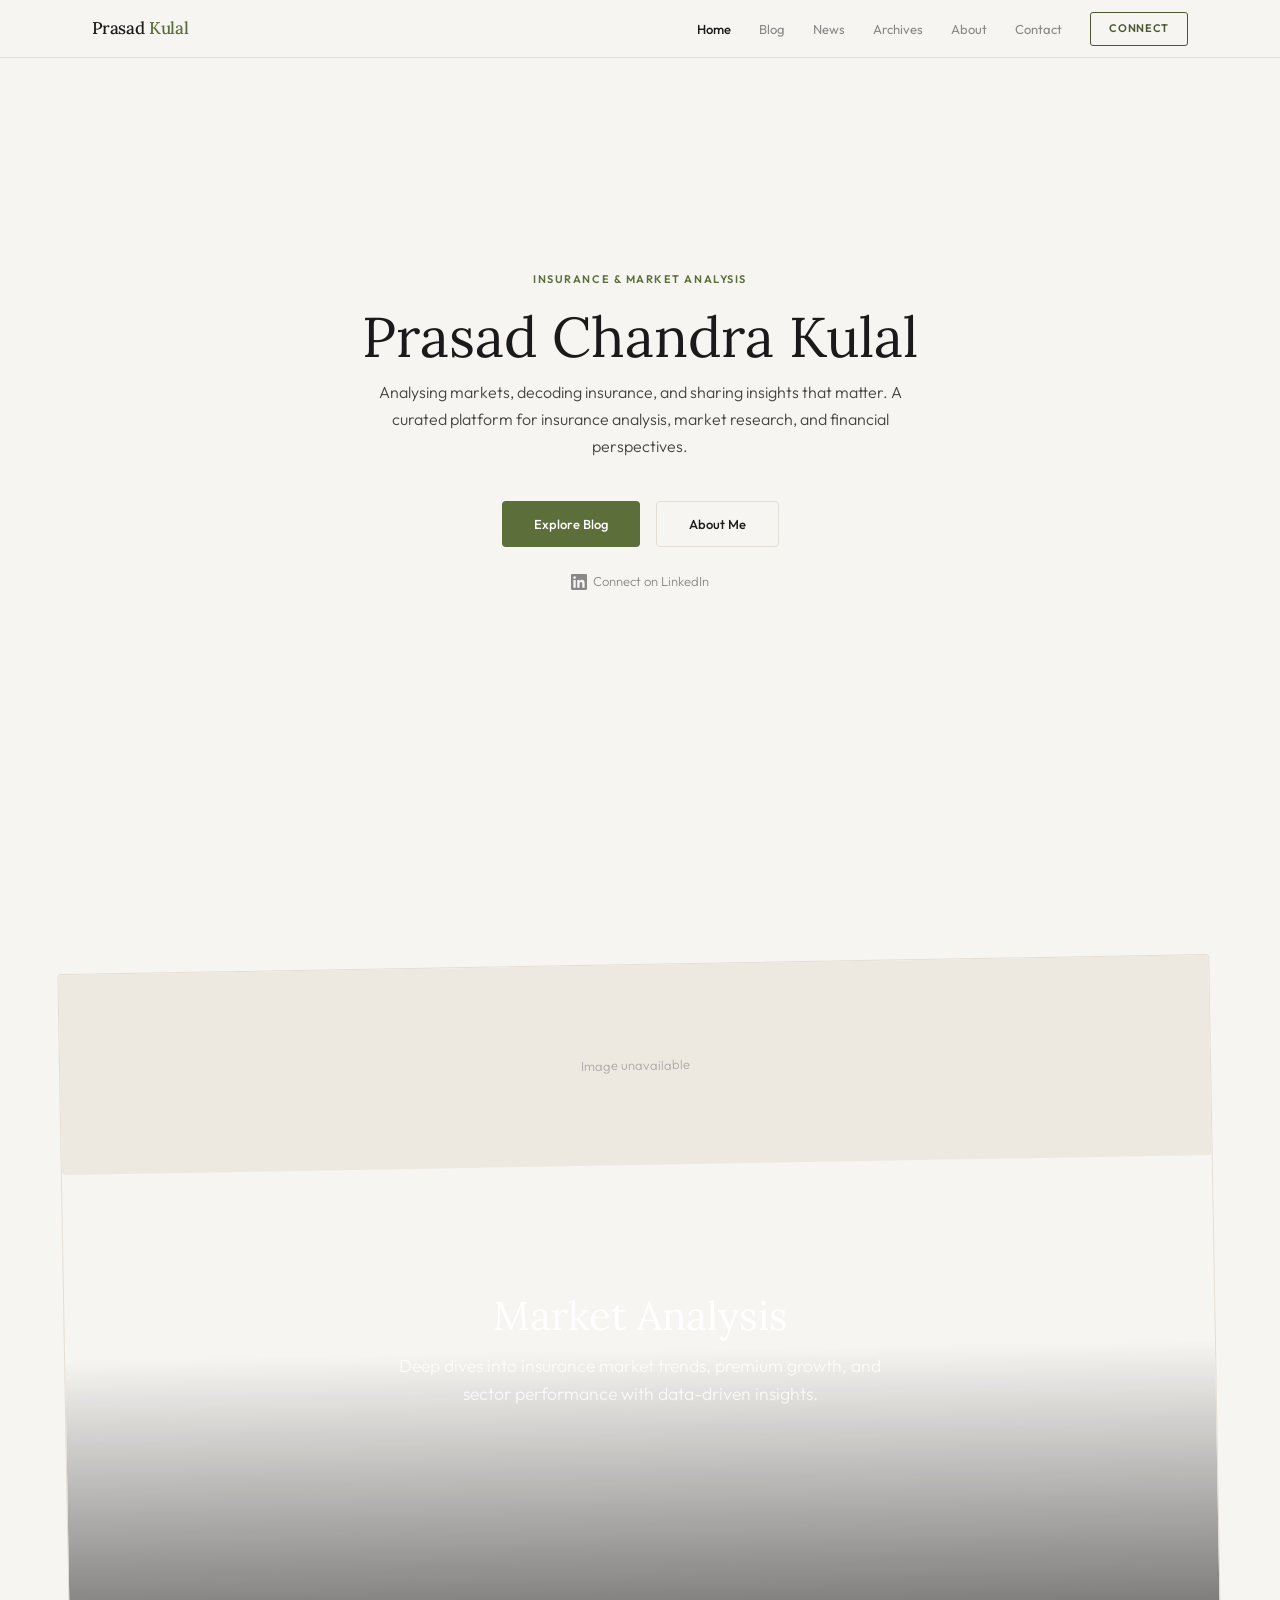
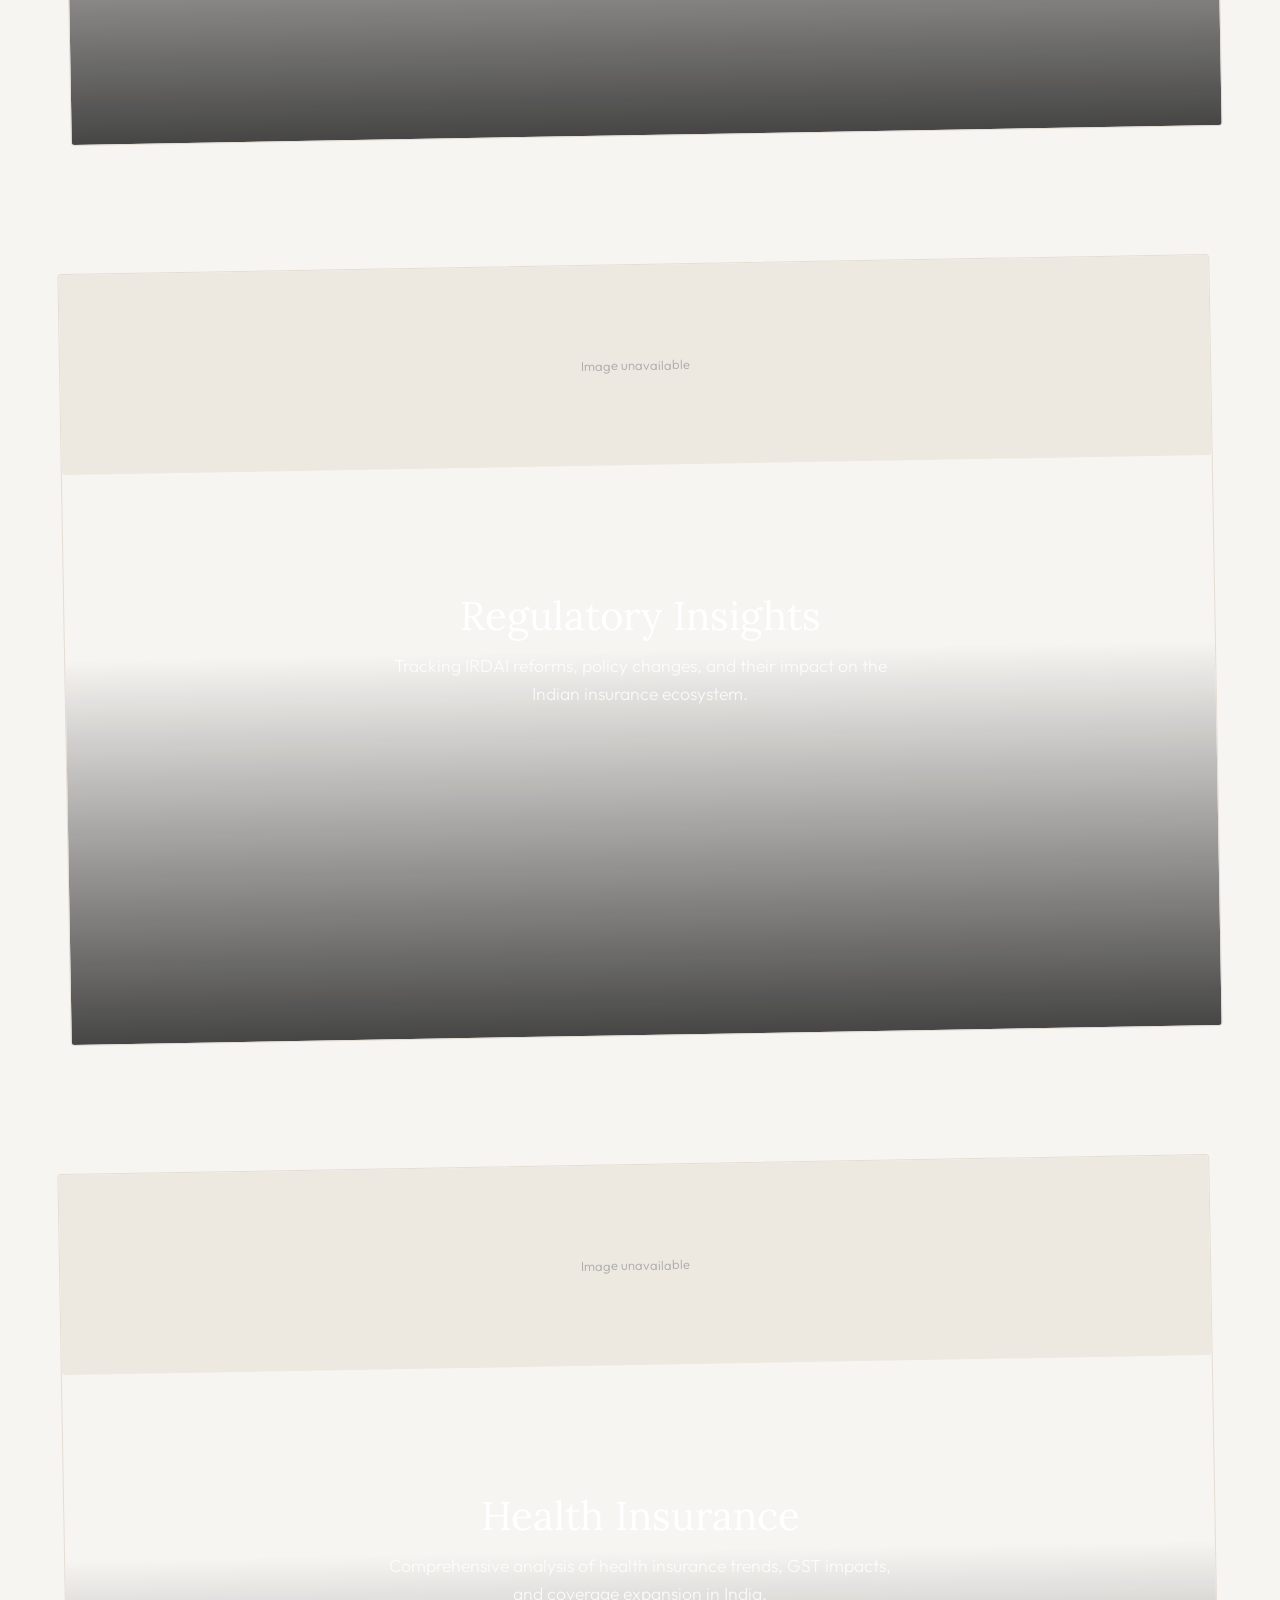
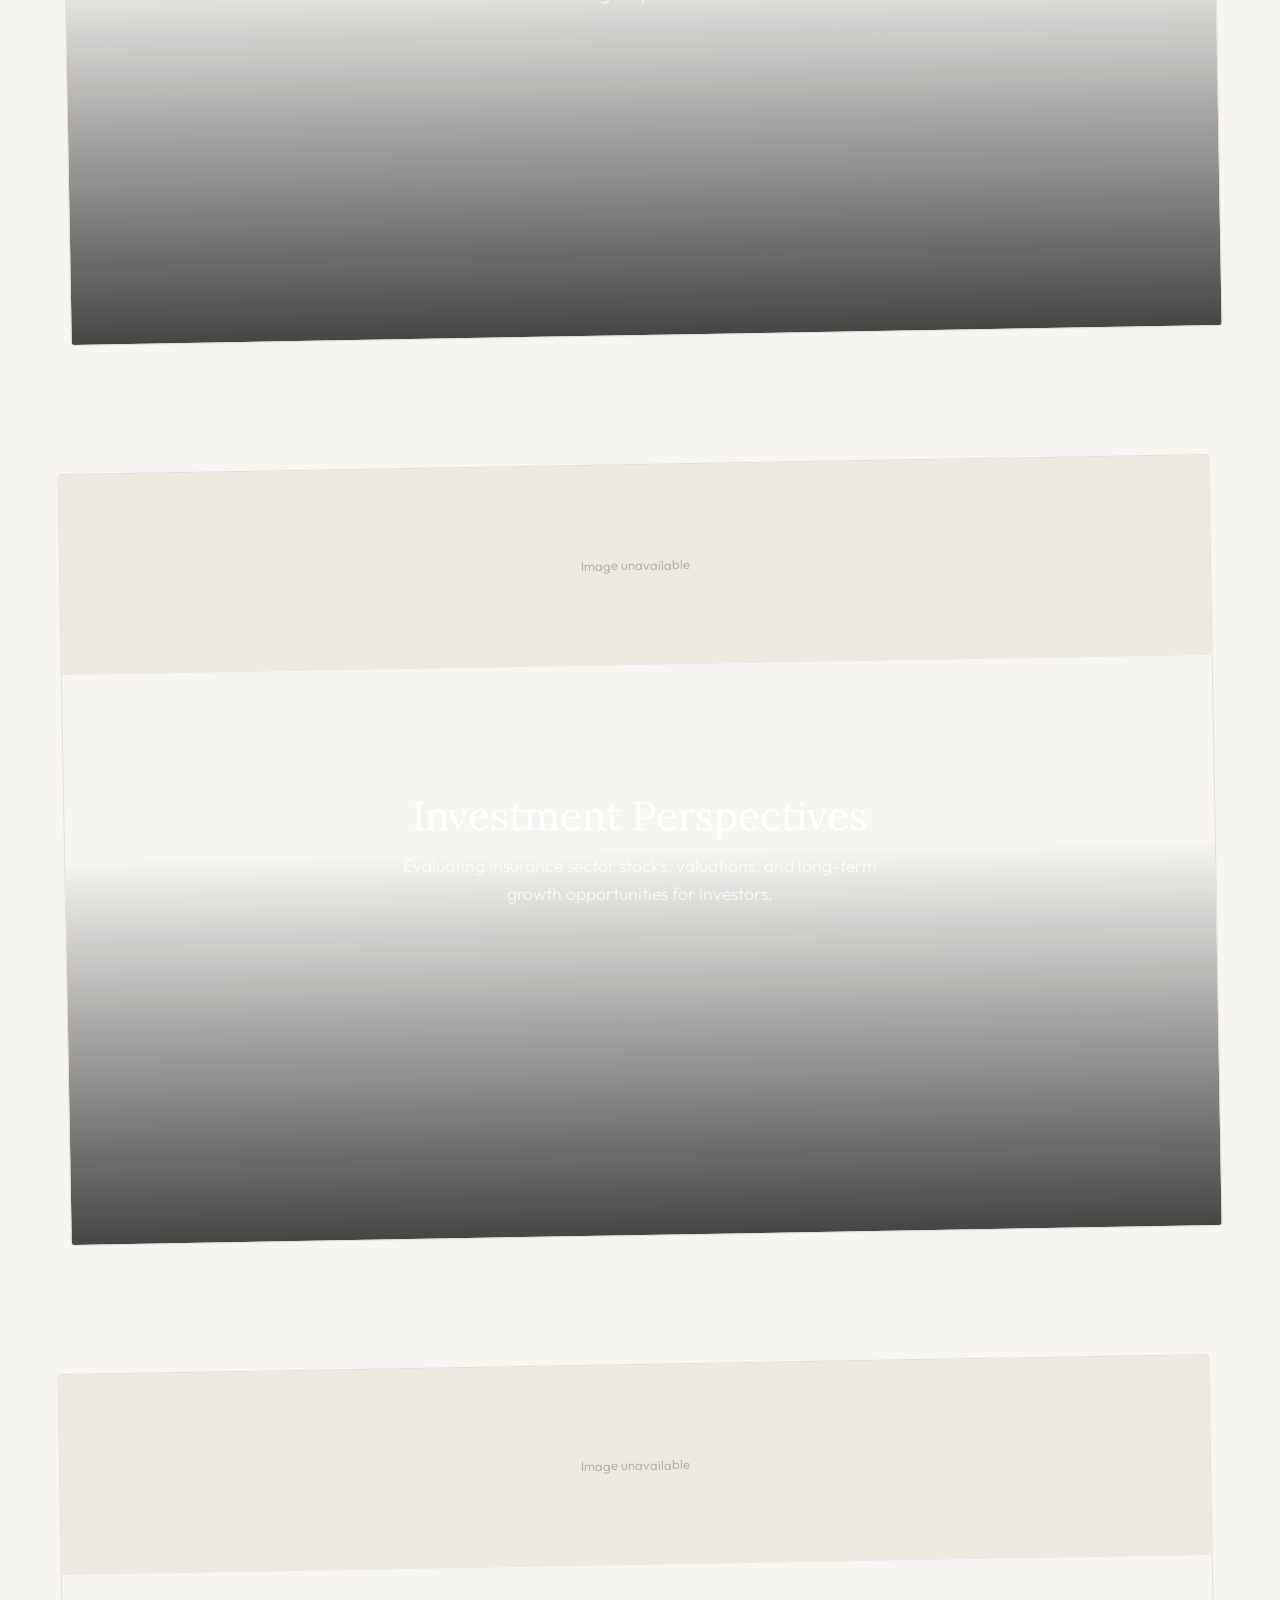
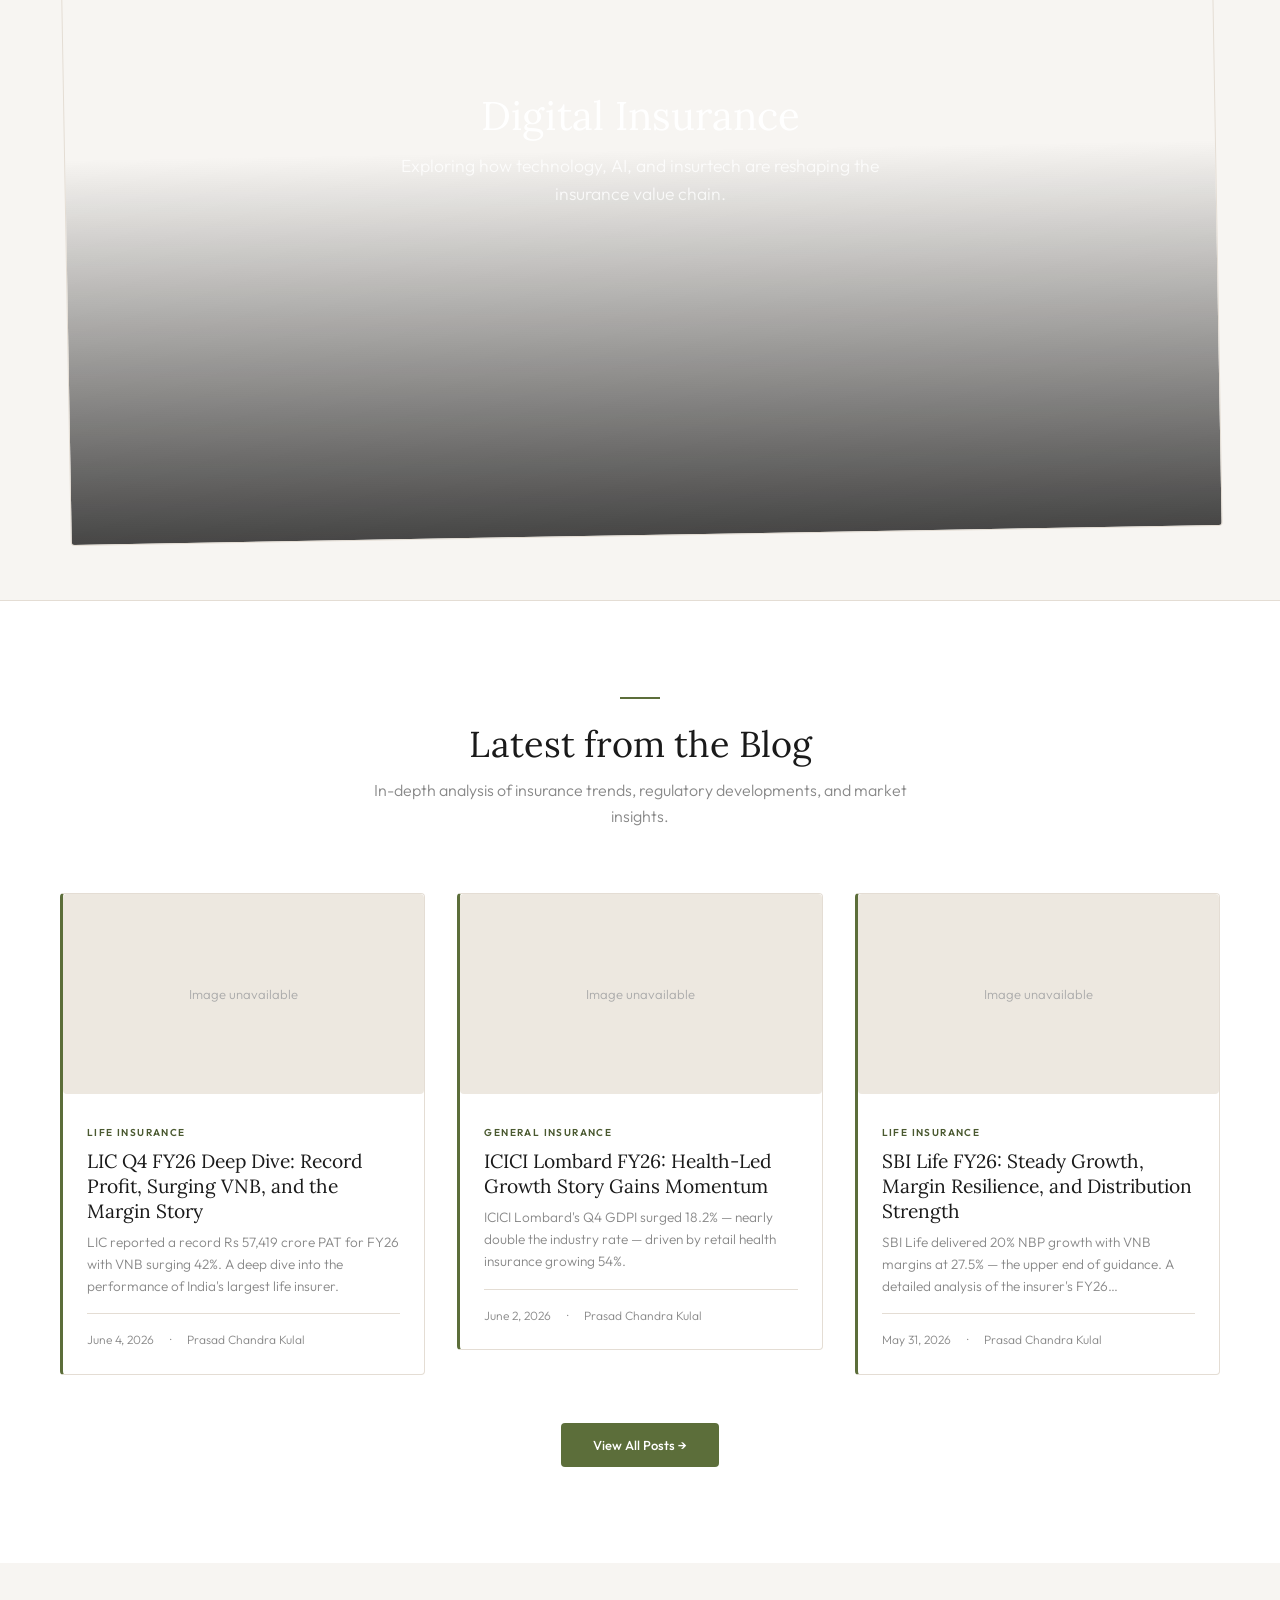
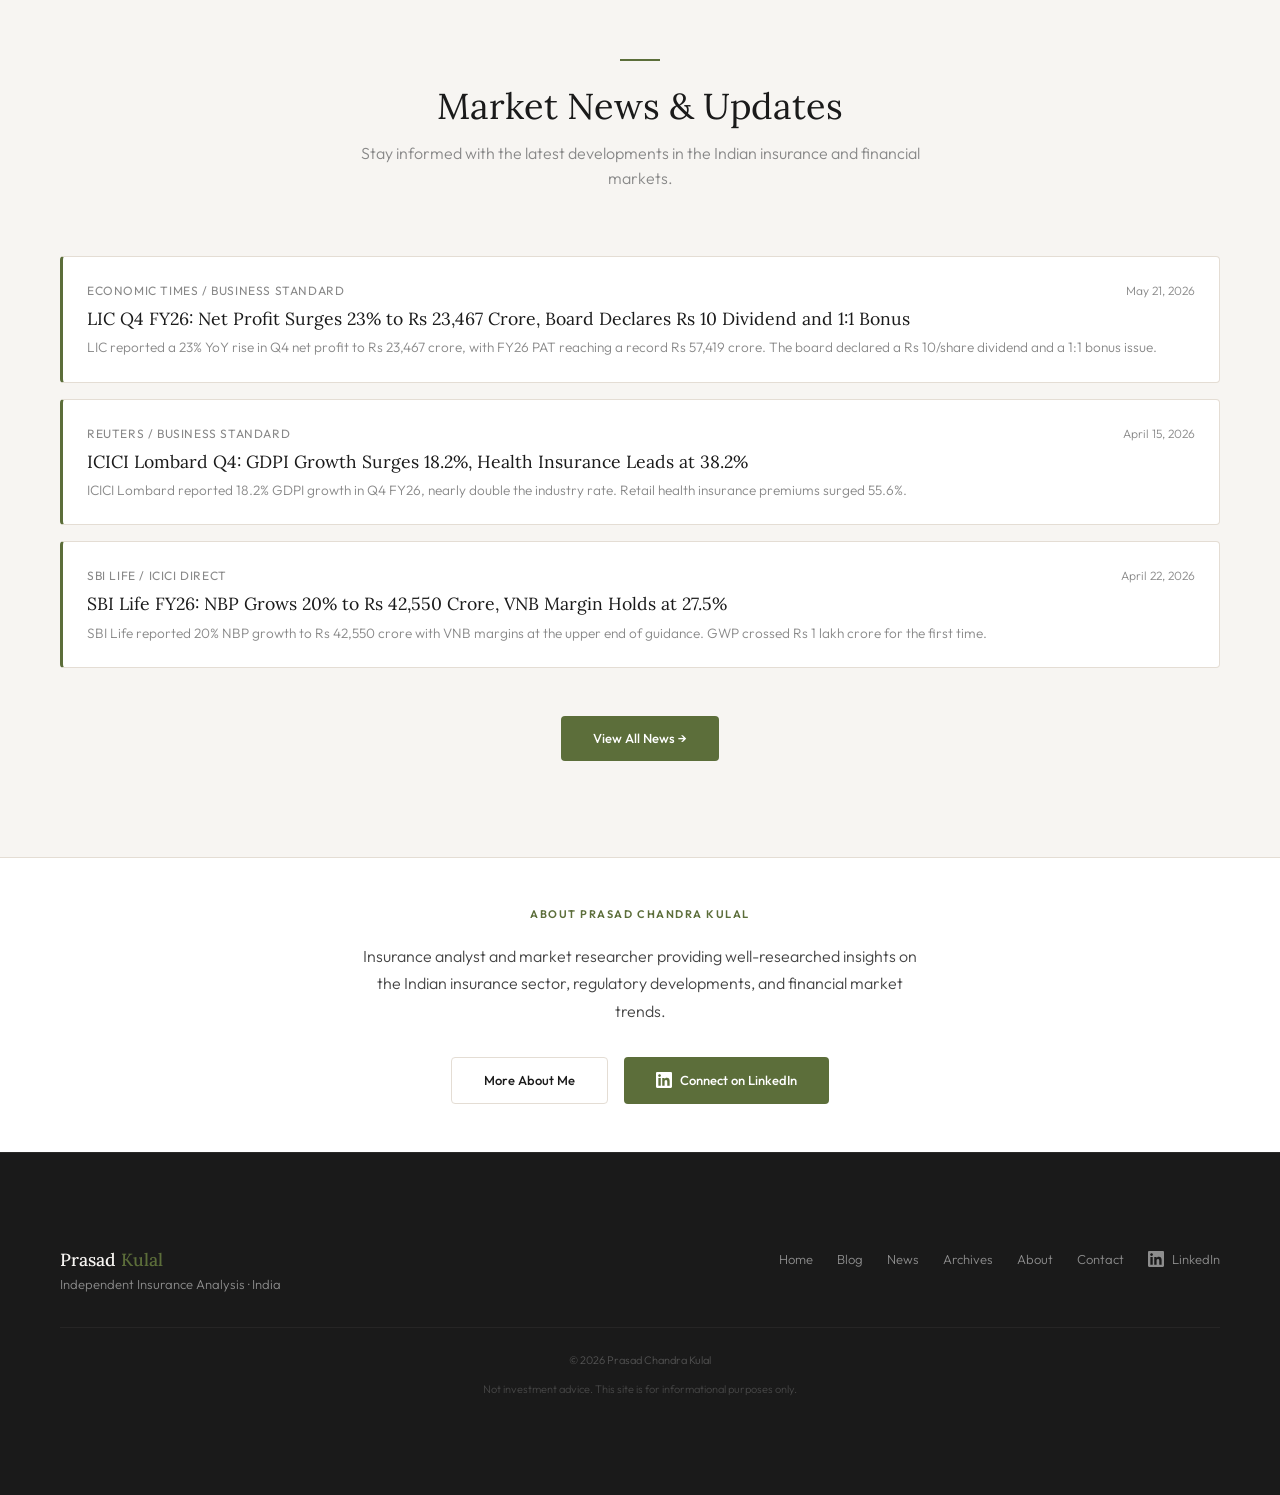
==== index.html @ c57cc8fb "restore stacking gallery animation on front page" ====
<!DOCTYPE html>
<html lang="en">
<head>
    <meta charset="UTF-8">
    <meta name="viewport" content="width=device-width, initial-scale=1.0">
    <title>Prasad Kulal — Insurance & Market Insights</title>
    <meta name="description" content="Analysing markets, decoding insurance, and sharing insights that matter. A curated platform for insurance analysis, market research, and financial perspectives.">
    <meta name="keywords" content="insurance, market analysis, Indian insurance, IRDAI, financial insights, Prasad Kulal">
    <meta name="robots" content="index, follow">
    <meta property="og:title" content="Prasad Kulal — Insurance & Market Insights">
    <meta property="og:description" content="Analysing markets, decoding insurance, and sharing insights that matter.">
    <meta property="og:type" content="website">
    <meta property="og:url" content="https://iamkprasad.github.io">
    <link rel="stylesheet" href="style.css">
    <link rel="preconnect" href="https://fonts.googleapis.com">
    <link rel="preconnect" href="https://fonts.gstatic.com" crossorigin>
    <link href="https://fonts.googleapis.com/css2?family=Lora:ital,wght@0,400;0,500;1,400&family=Outfit:wght@300;400;500;600&display=swap" rel="stylesheet">
</head>
<body>
    <nav class="navbar">
        <div class="nav-container">
            <a href="index.html" class="logo">Prasad<span class="logo-accent"> Kulal</span></a>
            <div class="desktop-nav">
                <a href="index.html" class="nav-link active">Home</a>
                <a href="blog.html" class="nav-link">Blog</a>
                <a href="news.html" class="nav-link">News</a>
                <a href="archives.html" class="nav-link">Archives</a>
                <a href="about.html" class="nav-link">About</a>
                <a href="contact.html" class="nav-link">Contact</a>
                <a href="https://www.linkedin.com/in/prasadkulal/" target="_blank" class="nav-cta">Connect</a>
            </div>
            <button class="mobile-menu-btn" aria-label="Toggle menu">
                <svg xmlns="http://www.w3.org/2000/svg" width="24" height="24" viewBox="0 0 24 24" fill="none" stroke="currentColor" stroke-width="2" stroke-linecap="round" stroke-linejoin="round" class="menu-icon"><line x1="4" x2="20" y1="12" y2="12"/><line x1="4" x2="20" y1="6" y2="6"/><line x1="4" x2="20" y1="18" y2="18"/></svg>
                <svg xmlns="http://www.w3.org/2000/svg" width="24" height="24" viewBox="0 0 24 24" fill="none" stroke="currentColor" stroke-width="2" stroke-linecap="round" stroke-linejoin="round" class="close-icon hidden"><path d="M18 6 6 18"/><path d="m6 6 12 12"/></svg>
            </button>
        </div>
        <div class="mobile-nav">
            <div class="mobile-nav-content">
                <a href="index.html" class="mobile-nav-link active">Home</a>
                <a href="blog.html" class="mobile-nav-link">Blog</a>
                <a href="news.html" class="mobile-nav-link">News</a>
                <a href="archives.html" class="mobile-nav-link">Archives</a>
                <a href="about.html" class="mobile-nav-link">About</a>
                <a href="contact.html" class="mobile-nav-link">Contact</a>
                <a href="https://www.linkedin.com/in/prasadkulal/" target="_blank" class="mobile-nav-link" style="color:var(--accent);">LinkedIn →</a>
            </div>
        </div>
    </nav>

    <main>
        <section class="hero">
            <div class="hero-content">
                <div class="hero-eyebrow fade-in">Insurance &amp; Market Analysis</div>
                <h1 class="hero-title fade-in-up" style="animation-delay: 0.2s">Prasad Chandra Kulal</h1>
                <p class="hero-desc fade-in" style="animation-delay: 0.4s">
                    Analysing markets, decoding insurance, and sharing insights that matter.
                    A curated platform for insurance analysis, market research, and financial perspectives.
                </p>
                <div class="hero-actions fade-in-up" style="animation-delay: 0.6s">
                    <a href="blog.html" class="btn-primary">Explore Blog</a>
                    <a href="about.html" class="btn-outline">About Me</a>
                </div>
                <a href="https://www.linkedin.com/in/prasadkulal/" target="_blank" class="hero-linkedin-cta">
                    <svg xmlns="http://www.w3.org/2000/svg" width="16" height="16" viewBox="0 0 24 24" fill="currentColor"><path d="M20.447 20.452h-3.554v-5.569c0-1.328-.027-3.037-1.852-3.037-1.853 0-2.136 1.445-2.136 2.939v5.667H9.351V9h3.414v1.561h.046c.477-.9 1.637-1.85 3.37-1.85 3.601 0 4.267 2.37 4.267 5.455v6.286zM5.337 7.433c-1.144 0-2.063-.926-2.063-2.065 0-1.138.92-2.063 2.063-2.063 1.14 0 2.064.925 2.064 2.063 0 1.139-.925 2.065-2.064 2.065zm1.782 13.019H3.555V9h3.564v11.452zM22.225 0H1.771C.792 0 0 .774 0 1.729v20.542C0 23.227.792 24 1.771 24h20.451C23.2 24 24 23.227 24 22.271V1.729C24 .774 23.2 0 22.222 0h.003z"/></svg>
                    Connect on LinkedIn
                </a>
            </div>
        </section>

        <section class="stacking-section" id="stacking-container">
        </section>

        <section class="section-white py-24 px-6">
            <div class="max-w-5xl mx-auto">
                <div class="text-center mb-16">
                    <div class="divider"></div>
                    <h2 class="section-title">Latest from the Blog</h2>
                    <p class="section-desc">In-depth analysis of insurance trends, regulatory developments, and market insights.</p>
                </div>
                <div class="grid-3" id="featured-posts">
                </div>
                <div class="text-center mt-12">
                    <a href="blog.html" class="btn-primary">View All Posts →</a>
                </div>
            </div>
        </section>

        <section style="background: var(--page-bg); padding: 6rem 1.5rem;">
            <div class="max-w-5xl mx-auto">
                <div class="text-center mb-16">
                    <div class="divider"></div>
                    <h2 class="section-title">Market News &amp; Updates</h2>
                    <p class="section-desc">Stay informed with the latest developments in the Indian insurance and financial markets.</p>
                </div>
                <div class="space-y-4" id="latest-news">
                </div>
                <div class="text-center mt-12">
                    <a href="news.html" class="btn-primary">View All News →</a>
                </div>
            </div>
        </section>

        <section class="focus-section">
            <div class="max-w-4xl mx-auto text-center">
                <div style="font-family: var(--font-body); font-size: 11px; font-weight: 600; text-transform: uppercase; letter-spacing: 0.14em; color: var(--accent); margin-bottom: 20px;">About Prasad Chandra Kulal</div>
                <p style="color: var(--text-mid); max-width: 36rem; margin: 0 auto 2rem; line-height: 1.7; font-weight: 300; font-size: 1rem;">
                    Insurance analyst and market researcher providing well-researched insights on the Indian insurance sector,
                    regulatory developments, and financial market trends.
                </p>
                <div style="display: flex; gap: 1rem; justify-content: center; flex-wrap: wrap;">
                    <a href="about.html" class="btn-outline">More About Me</a>
                    <a href="https://www.linkedin.com/in/prasadkulal/" target="_blank" class="btn-primary">
                        <svg xmlns="http://www.w3.org/2000/svg" width="16" height="16" viewBox="0 0 24 24" fill="currentColor"><path d="M20.447 20.452h-3.554v-5.569c0-1.328-.027-3.037-1.852-3.037-1.853 0-2.136 1.445-2.136 2.939v5.667H9.351V9h3.414v1.561h.046c.477-.9 1.637-1.85 3.37-1.85 3.601 0 4.267 2.37 4.267 5.455v6.286zM5.337 7.433c-1.144 0-2.063-.926-2.063-2.065 0-1.138.92-2.063 2.063-2.063 1.14 0 2.064.925 2.064 2.063 0 1.139-.925 2.065-2.064 2.065zm1.782 13.019H3.555V9h3.564v11.452zM22.225 0H1.771C.792 0 0 .774 0 1.729v20.542C0 23.227.792 24 1.771 24h20.451C23.2 24 24 23.227 24 22.271V1.729C24 .774 23.2 0 22.222 0h.003z"/></svg>
                        Connect on LinkedIn
                    </a>
                </div>
            </div>
        </section>
    </main>

    <footer class="footer py-24 px-6">
        <div class="max-w-5xl mx-auto">
            <div class="footer-content">
                <div>
                    <h3 class="footer-brand">Prasad<span style="color:var(--accent);"> Kulal</span></h3>
                    <p class="footer-desc">Independent Insurance Analysis · India</p>
                </div>
                <div class="footer-links">
                    <a href="index.html" class="footer-link">Home</a>
                    <a href="blog.html" class="footer-link">Blog</a>
                    <a href="news.html" class="footer-link">News</a>
                    <a href="archives.html" class="footer-link">Archives</a>
                    <a href="about.html" class="footer-link">About</a>
                    <a href="contact.html" class="footer-link">Contact</a>
                    <a href="https://www.linkedin.com/in/prasadkulal/" target="_blank" class="footer-social">
                        <svg xmlns="http://www.w3.org/2000/svg" width="16" height="16" viewBox="0 0 24 24" fill="currentColor"><path d="M20.447 20.452h-3.554v-5.569c0-1.328-.027-3.037-1.852-3.037-1.853 0-2.136 1.445-2.136 2.939v5.667H9.351V9h3.414v1.561h.046c.477-.9 1.637-1.85 3.37-1.85 3.601 0 4.267 2.37 4.267 5.455v6.286zM5.337 7.433c-1.144 0-2.063-.926-2.063-2.065 0-1.138.92-2.063 2.063-2.063 1.14 0 2.064.925 2.064 2.063 0 1.139-.925 2.065-2.064 2.065zm1.782 13.019H3.555V9h3.564v11.452zM22.225 0H1.771C.792 0 0 .774 0 1.729v20.542C0 23.227.792 24 1.771 24h20.451C23.2 24 24 23.227 24 22.271V1.729C24 .774 23.2 0 22.222 0h.003z"/></svg>
                        LinkedIn
                    </a>
                </div>
            </div>
            <p class="footer-copyright">© <span id="currentYear"></span> Prasad Chandra Kulal</p>
            <p class="footer-disclaimer">Not investment advice. This site is for informational purposes only.</p>
        </div>
    </footer>

    <script src="script.js" defer></script>
</body>
</html>
---- style.css ----
@import url('https://fonts.googleapis.com/css2?family=Lora:ital,wght@0,400;0,500;1,400&family=Outfit:wght@300;400;500;600&display=swap');

:root {
  --font-display: 'Lora', Georgia, serif;
  --font-body: 'Outfit', system-ui, sans-serif;
  --page-bg: #F7F5F2;
  --surface: #FFFFFF;
  --text-dark: #1A1A1A;
  --text-mid: #444444;
  --text-muted: #888888;
  --border: #E4DDD4;
  --accent: #5C6E3A;
  --accent-hover: #4A5930;
  --alert: #B94040;
  --dark-bg: #1A1A1A;
  --max-w: 1160px;
  --article-w: 680px;
  --radius: 4px;
  --transition: 200ms ease;
}

* { box-sizing: border-box; margin: 0; padding: 0; }


body {
  background: var(--page-bg);
  color: #333333;
  font-family: var(--font-body);
  font-weight: 300;
  -webkit-font-smoothing: antialiased;
  line-height: 1.6;
  overflow-x: hidden;
}

a { text-decoration: none; color: inherit; }

h1, h2, h3, h4, h5, h6 {
  font-family: var(--font-display);
  font-weight: 400;
  line-height: 1.2;
  color: var(--text-dark);
}

::selection { background: rgba(92,110,58,0.2); color: var(--text-dark); }
img { max-width: 100%; height: auto; }

/* Utilities */
.hidden { display: none !important; }
.py-28 { padding-top: 7rem; padding-bottom: 7rem; }
.py-24 { padding-top: 6rem; padding-bottom: 6rem; }
.py-20 { padding-top: 5rem; padding-bottom: 5rem; }
.py-12 { padding-top: 3rem; padding-bottom: 3rem; }
.px-6 { padding-left: 1.5rem; padding-right: 1.5rem; }
.pt-20 { padding-top: 5rem; }
.scroll-mt-20 { scroll-margin-top: 5rem; }
.mx-auto { margin-left: auto; margin-right: auto; }
.mb-2 { margin-bottom: 0.5rem; }
.mb-3 { margin-bottom: 0.75rem; }
.mb-4 { margin-bottom: 1rem; }
.mb-6 { margin-bottom: 1.5rem; }
.mb-8 { margin-bottom: 2rem; }
.mb-10 { margin-bottom: 2.5rem; }
.mb-12 { margin-bottom: 3rem; }
.mb-16 { margin-bottom: 4rem; }
.mt-4 { margin-top: 1rem; }
.mt-8 { margin-top: 2rem; }
.mt-12 { margin-top: 3rem; }
.mt-16 { margin-top: 4rem; }
.max-w-3xl { max-width: 48rem; }
.max-w-4xl { max-width: 56rem; }
.max-w-5xl { max-width: var(--max-w); }
.text-center { text-align: center; }
.text-sm { font-size: 0.875rem; }
.text-lg { font-size: 1.125rem; }
.text-xl { font-size: 1.25rem; }
.text-2xl { font-size: 1.5rem; }
.text-3xl { font-size: 2rem; }
.w-full { width: 100%; }
.flex { display: flex; }
.flex-col { display: flex; flex-direction: column; }
.items-center { align-items: center; }
.justify-center { justify-content: center; }
.justify-between { justify-content: space-between; }
.gap-2 { gap: 0.5rem; }
.gap-4 { gap: 1rem; }
.gap-6 { gap: 1.5rem; }
.gap-8 { gap: 2rem; }
.flex-1 { flex: 1; }
.space-y-4 > * + * { margin-top: 1rem; }
.space-y-6 > * + * { margin-top: 1.5rem; }
.space-y-8 > * + * { margin-top: 2rem; }
.font-serif { font-family: var(--font-display); }

@media (min-width: 768px) {
  .text-3xl { font-size: 2.5rem; }
}

/* Navbar */
.navbar {
  position: fixed;
  top: 0; left: 0; right: 0;
  z-index: 100;
  height: 58px;
  background: var(--page-bg);
  border-bottom: 1px solid var(--border);
}

.nav-container {
  max-width: var(--max-w);
  margin: 0 auto;
  padding: 0 32px;
  height: 58px;
  display: flex;
  align-items: center;
  justify-content: space-between;
}

@media (max-width: 640px) {
  .nav-container { padding: 0 16px; }
}

.logo {
  font-family: var(--font-display);
  font-size: 17px;
  font-weight: 500;
  color: var(--text-dark);
  letter-spacing: -0.01em;
}

.logo-accent {
  color: var(--accent);
}

.desktop-nav { display: none; align-items: center; gap: 28px; }
@media (min-width: 768px) { .desktop-nav { display: flex; } }

.nav-link {
  font-family: var(--font-body);
  font-size: 13px;
  font-weight: 400;
  color: var(--text-muted);
  transition: color 150ms ease;
}

.nav-link:hover, .nav-link.active {
  color: var(--text-dark);
  font-weight: 500;
}

.nav-cta {
  font-family: var(--font-body);
  font-size: 11px;
  font-weight: 600;
  text-transform: uppercase;
  letter-spacing: 0.06em;
  color: #4A5930;
  border: 1.5px solid #4A5930;
  padding: 7px 18px;
  border-radius: 3px;
  background: transparent;
  transition: background 0.15s ease, color 0.15s ease;
}

.nav-cta:hover {
  background: #4A5930;
  color: #fff;
}

.mobile-menu-btn {
  display: block;
  background: none;
  border: none;
  color: var(--text-dark);
  cursor: pointer;
  padding: 0.5rem;
}
@media (min-width: 768px) { .mobile-menu-btn { display: none; } }

.mobile-nav {
  position: absolute;
  top: 100%;
  left: 0;
  right: 0;
  z-index: 99;
  background: var(--page-bg);
  border-top: 1px solid var(--border);
  border-bottom: 1px solid var(--border);
  overflow: hidden;
  transition: max-height 0.4s ease, opacity 0.3s ease;
  max-height: 0; opacity: 0;
}

.mobile-nav.open { max-height: 500px; opacity: 1; }

.mobile-nav-content {
  padding: 1.5rem;
  display: flex;
  flex-direction: column;
  gap: 1rem;
}

.mobile-nav-link {
  font-family: var(--font-body);
  font-size: 15px;
  color: var(--text-mid);
  padding: 0.25rem 0;
}

.mobile-nav-link.active { color: var(--accent); font-weight: 500; }

/* Hero */
.hero {
  min-height: 100vh;
  min-height: 100dvh;
  display: flex;
  flex-direction: column;
  align-items: center;
  justify-content: center;
  padding: 6rem 1.5rem 8rem;
  position: relative;
  background: var(--page-bg);
}

.hero-content {
  position: relative;
  z-index: 10;
  text-align: center;
  max-width: 48rem;
}

.hero-eyebrow {
  font-family: var(--font-body);
  font-size: 11px;
  font-weight: 600;
  text-transform: uppercase;
  letter-spacing: 0.14em;
  color: var(--accent);
  margin-bottom: 20px;
}

.hero-title {
  font-family: var(--font-display);
  font-size: 2.75rem;
  font-weight: 400;
  color: var(--text-dark);
  line-height: 1.05;
  margin-bottom: 0.75rem;
}

@media (min-width: 768px) {
  .hero-title { font-size: 3.5rem; }
}

.hero-desc {
  font-family: var(--font-body);
  font-size: 1rem;
  font-weight: 300;
  color: var(--text-mid);
  line-height: 1.7;
  max-width: 560px;
  margin: 0 auto 2.5rem;
}

.hero-actions {
  display: flex;
  flex-wrap: wrap;
  gap: 1rem;
  justify-content: center;
}

.btn-primary {
  display: inline-flex;
  align-items: center;
  gap: 0.5rem;
  padding: 0.75rem 2rem;
  background: var(--accent);
  color: #fff;
  border: none;
  border-radius: var(--radius);
  font-family: var(--font-body);
  font-size: 0.8125rem;
  font-weight: 500;
  cursor: pointer;
  transition: all var(--transition);
}

.btn-primary:hover {
  background: var(--accent-hover);
}

.btn-outline {
  display: inline-flex;
  align-items: center;
  gap: 0.5rem;
  padding: 0.75rem 2rem;
  background: transparent;
  color: var(--text-dark);
  border: 1px solid var(--border);
  border-radius: var(--radius);
  font-family: var(--font-body);
  font-size: 0.8125rem;
  font-weight: 500;
  cursor: pointer;
  transition: all var(--transition);
}

.btn-outline:hover {
  border-color: var(--accent);
  color: var(--accent);
}

.hero-linkedin-cta {
  display: inline-flex;
  align-items: center;
  gap: 0.375rem;
  margin-top: 1.5rem;
  color: var(--text-muted);
  font-size: 0.8125rem;
  font-family: var(--font-body);
  font-weight: 300;
  text-decoration: underline;
  text-underline-offset: 4px;
  text-decoration-color: transparent;
  transition: color var(--transition), text-decoration-color var(--transition);
}

.hero-linkedin-cta:hover {
  color: var(--accent);
  text-decoration-color: var(--accent);
}

/* Sections */
.section-default {
  background: var(--page-bg);
  color: var(--text-mid);
}

.section-white {
  background: var(--surface);
  color: var(--text-mid);
  border-top: 1px solid var(--border);
}

.section-title {
  font-family: var(--font-display);
  font-size: 2rem;
  font-weight: 400;
  color: var(--text-dark);
  margin-bottom: 0.75rem;
}

@media (min-width: 768px) {
  .section-title { font-size: 2.25rem; }
}

.section-label {
  font-family: var(--font-body);
  font-size: 11px;
  font-weight: 600;
  text-transform: uppercase;
  letter-spacing: 0.14em;
  color: var(--accent);
  display: block;
  margin-bottom: 24px;
}

.section-desc {
  color: var(--text-muted);
  max-width: 36rem;
  margin: 0.75rem auto 3rem;
  font-size: 1rem;
  font-weight: 300;
}

.divider {
  width: 40px;
  height: 2px;
  background: var(--accent);
  margin: 0 auto 1.5rem;
}

/* Grid layouts */
.grid-2 {
  display: grid;
  gap: 1.5rem;
}

@media (min-width: 768px) {
  .grid-2 { grid-template-columns: repeat(2, 1fr); gap: 2rem; }
}

.grid-3 {
  display: grid;
  gap: 1.5rem;
}

@media (min-width: 768px) {
  .grid-3 { grid-template-columns: repeat(3, 1fr); gap: 2rem; }
}

/* Category Pills */
.tag-pill {
  display: inline-block;
  font-family: var(--font-body);
  font-size: 10px;
  font-weight: 600;
  text-transform: uppercase;
  letter-spacing: 0.08em;
  padding: 3px 10px;
  border-radius: 3px;
  line-height: 1.4;
}

.tag-life { background: #EAF0F5; color: #1A4A6E; }
.tag-general { background: #EAF5EA; color: #1A4A2A; }
.tag-health { background: #F5EAF0; color: #6E1A4A; }
.tag-motor { background: #FFF3E0; color: #7A4000; }
.tag-irdai { background: #F0EDF5; color: #3A1A6E; }
.tag-breaking { background: #FDECEA; color: var(--alert); }

/* Cards */
.card {
  background: var(--surface);
  border: 1px solid var(--border);
  border-left: 3px solid var(--accent);
  border-radius: var(--radius);
  overflow: hidden;
  transition: all var(--transition);
}

.card.breaking {
  border-left: 3px solid var(--alert);
}

.card:hover {
  transform: translateY(-2px);
}

.card-img {
  width: 100%;
  aspect-ratio: 16/9;
  object-fit: cover;
  display: block;
}

.card-body {
  padding: 1.5rem;
}

.card-label {
  font-family: var(--font-body);
  font-size: 10px;
  font-weight: 600;
  text-transform: uppercase;
  letter-spacing: 0.14em;
  color: #4A5930;
  margin-bottom: 0.5rem;
  display: inline-block;
}

.card-title {
  font-family: var(--font-display);
  font-size: 1.2rem;
  font-weight: 400;
  color: var(--text-dark);
  margin-bottom: 0.5rem;
  line-height: 1.3;
}

.card-excerpt {
  font-family: var(--font-body);
  font-size: 0.85rem;
  color: var(--text-muted);
  font-weight: 300;
  line-height: 1.6;
  display: -webkit-box;
  -webkit-line-clamp: 3;
  line-clamp: 3;
  -webkit-box-orient: vertical;
  overflow: hidden;
}

.card-meta {
  display: flex;
  align-items: center;
  gap: 1rem;
  font-family: var(--font-body);
  font-size: 0.75rem;
  font-weight: 300;
  color: var(--text-muted);
  margin-top: 1rem;
  padding-top: 1rem;
  border-top: 1px solid var(--border);
}

.card-link { display: block; height: 100%; }

/* Blog list card — text-only */
.blog-card {
  background: #FFFFFF;
  border: 1px solid #E4DDD4;
  border-left: 3px solid #4A5930;
  border-radius: 6px;
  padding: 24px 28px;
  margin-bottom: 14px;
  display: block;
  transition: box-shadow 0.15s ease, border-left-color 0.15s ease;
}

.blog-card:hover {
  border-left-color: #2E3D1E;
  box-shadow: 0 2px 12px rgba(0,0,0,0.06);
}

.blog-card-tag {
  font-size: 10px;
  font-weight: 600;
  text-transform: uppercase;
  letter-spacing: 0.12em;
  color: #4A5930;
  margin-bottom: 10px;
  display: block;
}

.blog-card-title {
  font-family: var(--font-display);
  font-size: 20px;
  font-weight: 500;
  color: #1A1A1A;
  line-height: 1.3;
  margin-bottom: 8px;
}

.blog-card-excerpt {
  font-size: 14px;
  font-weight: 300;
  color: #666666;
  line-height: 1.7;
  max-width: 580px;
  margin-bottom: 16px;
}

.blog-card-footer {
  display: flex;
  justify-content: space-between;
  align-items: center;
  border-top: 1px solid #F0EBE4;
  padding-top: 14px;
}

.blog-card-meta {
  font-size: 12px;
  font-weight: 300;
  color: #999999;
}

.blog-card-meta strong {
  font-weight: 400;
  color: #555555;
}

.blog-card-more {
  font-size: 12px;
  font-weight: 600;
  color: #4A5930;
  text-transform: uppercase;
  letter-spacing: 0.04em;
}

/* Filter and search */
.filter-section {
  display: flex;
  flex-direction: column;
  gap: 1rem;
  margin-bottom: 2rem;
}

@media (min-width: 640px) {
  .filter-section {
    flex-direction: row;
    align-items: center;
    justify-content: space-between;
  }
}

.search-box {
  position: relative;
  flex: 1;
  max-width: 320px;
}

.search-box input {
  width: 100%;
  padding: 8px 14px 8px 36px;
  border: 1px solid #DDD6CC;
  border-radius: 4px;
  background: #FFFFFF;
  color: #333333;
  font-family: var(--font-body);
  font-size: 13px;
  font-weight: 300;
  outline: none;
  transition: border-color var(--transition);
}

.search-box input:focus {
  border-color: var(--accent);
}

.search-box input::placeholder {
  color: #AAAAAA;
  opacity: 1;
}

.search-box svg {
  position: absolute;
  left: 12px;
  top: 50%;
  transform: translateY(-50%);
  color: #AAAAAA;
}

.filter-buttons {
  display: flex;
  flex-wrap: wrap;
  gap: 8px;
}

.filter-btn {
  padding: 7px 18px;
  font-family: var(--font-body);
  font-size: 12px;
  font-weight: 500;
  border-radius: 20px;
  border: 1px solid #DDD6CC;
  background: #FFFFFF;
  color: #777777;
  cursor: pointer;
  transition: border-color 0.15s ease, color 0.15s ease, background 0.15s ease;
}

.filter-btn:hover:not(.active) {
  border-color: #4A5930;
  color: #4A5930;
}

.filter-btn.active {
  background: #1A1A1A;
  border-color: #1A1A1A;
  color: #FFFFFF;
}

/* Stacking Gallery */
.stacking-section {
  position: relative;
  background: var(--page-bg);
}

.stack-layer {
  position: sticky;
  top: 0;
  height: 100vh;
  height: 100dvh;
  display: flex;
  align-items: center;
  justify-content: center;
  overflow: hidden;
}

.stack-content {
  position: relative;
  width: 100%;
  height: 100%;
  display: flex;
  flex-direction: column;
  align-items: center;
  justify-content: center;
}

.stack-img-wrapper {
  position: absolute;
  inset: 2rem;
  border-radius: 4px;
  overflow: hidden;
  border: 1px solid var(--border);
  transform: rotate(var(--rot, 0deg));
}

.stack-img-wrapper:nth-child(odd) { --rot: -1deg; }
.stack-img-wrapper:nth-child(even) { --rot: 1deg; }

@media (min-width: 768px) {
  .stack-img-wrapper { inset: 4rem; }
}

.stack-img {
  width: 100%;
  height: 100%;
  object-fit: cover;
}

.stack-overlay {
  position: absolute;
  inset: 0;
  background: linear-gradient(to top, rgba(26,26,26,0.8), transparent 50%);
}

.stack-text {
  position: relative;
  z-index: 3;
  text-align: center;
  padding: 2rem;
  max-width: 36rem;
}

.stack-title {
  font-family: var(--font-display);
  font-size: 2.5rem;
  color: #fff;
  margin-bottom: 0.75rem;
}

.stack-desc {
  font-family: var(--font-body);
  font-size: 1.1rem;
  color: rgba(255,255,255,0.8);
  font-weight: 300;
}

@media (max-width: 768px) {
  .stack-title { font-size: 2rem; }
  .stack-desc { font-size: 0.95rem; }
  .stack-text {
    padding: 1.5rem;
    background: rgba(0,0,0,0.3);
    backdrop-filter: blur(5px);
    border-radius: 4px;
    margin: 1rem;
    width: calc(100% - 2rem);
  }
}

/* Footer */
.footer {
  background: var(--dark-bg);
  color: #fff;
  border-top: 1px solid rgba(228,221,212,0.08);
}

.footer-content {
  display: flex;
  flex-direction: column;
  gap: 2rem;
  margin-bottom: 2rem;
}

@media (min-width: 768px) {
  .footer-content {
    flex-direction: row;
    justify-content: space-between;
    align-items: flex-start;
  }
}

.footer-brand {
  font-family: var(--font-display);
  font-size: 1.1rem;
  font-weight: 500;
  color: var(--page-bg);
  margin-bottom: 0.25rem;
}

.footer-desc {
  font-family: var(--font-body);
  font-size: 0.8125rem;
  color: rgba(255,255,255,0.5);
  font-weight: 300;
  max-width: 20rem;
  line-height: 1.6;
}

.footer-links {
  display: flex;
  flex-wrap: wrap;
  gap: 1.5rem;
}

.footer-link {
  font-family: var(--font-body);
  font-size: 0.8125rem;
  color: rgba(255,255,255,0.5);
  font-weight: 300;
  transition: color var(--transition);
}

.footer-link:hover { color: var(--accent); }

.footer-social {
  display: inline-flex;
  align-items: center;
  gap: 0.5rem;
  color: rgba(255,255,255,0.5);
  font-family: var(--font-body);
  font-size: 0.8125rem;
  font-weight: 300;
  transition: color var(--transition);
}

.footer-social:hover { color: var(--accent); }

.footer-copyright {
  font-family: var(--font-body);
  font-size: 0.6875rem;
  color: rgba(255,255,255,0.25);
  font-weight: 300;
  text-align: center;
  padding-top: 1.5rem;
  border-top: 1px solid rgba(228,221,212,0.06);
}

.footer-disclaimer {
  font-family: var(--font-body);
  font-size: 0.6875rem;
  color: rgba(255,255,255,0.2);
  font-weight: 300;
  text-align: center;
  margin-top: 0.75rem;
}

/* Post page */
.post-hero {
  background: var(--page-bg);
  text-align: center;
  padding: 48px 24px 40px;
}

.post-hero-inner {
  max-width: 680px;
  margin: 0 auto;
}

.post-hero-tag {
  font-size: 10px;
  font-weight: 600;
  text-transform: uppercase;
  letter-spacing: 0.13em;
  color: #4A5930;
  margin-bottom: 14px;
  display: block;
}

.post-hero h1 {
  font-family: var(--font-display);
  font-size: 34px;
  font-weight: 500;
  color: #1A1A1A;
  line-height: 1.2;
  max-width: 640px;
  margin: 0 auto 14px;
  opacity: 1;
}

@media (min-width: 768px) {
  .post-hero h1 { font-size: 36px; }
}

.post-hero-byline {
  font-family: var(--font-body);
  font-size: 13px;
  font-weight: 300;
  color: #888888;
}

.post-hero-byline strong {
  font-weight: 400;
  color: #555555;
}

.post-body-wrapper {
  background: var(--surface);
  padding: 0 24px 64px;
}

.post-featured-image {
  max-width: 680px;
  margin: 32px auto;
  display: block;
  border-radius: 6px;
  width: 100%;
}

.post-featured-placeholder {
  max-width: 680px;
  margin: 32px auto;
  background: #EDE8E0;
  height: 260px;
  border-radius: 6px;
  display: flex;
  align-items: center;
  justify-content: center;
  font-family: var(--font-body);
  font-size: 13px;
  color: #AAAAAA;
}

.post-content {
  max-width: 680px;
  margin: 0 auto;
  font-family: var(--font-body);
  font-size: 16px;
  font-weight: 300;
  line-height: 1.85;
  color: #333333;
}

.post-content h2 {
  font-family: var(--font-display);
  font-size: 1.5rem;
  font-weight: 400;
  color: var(--text-dark);
  margin-top: 2.5rem;
  margin-bottom: 1rem;
  line-height: 1.2;
}

.post-content h3 {
  font-family: var(--font-display);
  font-size: 1.25rem;
  font-weight: 400;
  color: var(--text-dark);
  margin-top: 2rem;
  margin-bottom: 0.75rem;
}

.post-content p {
  margin-bottom: 1.25rem;
  margin-top: 20px;
}

.post-content p:first-of-type {
  margin-top: 0;
}

.post-content > p:first-of-type::first-letter {
  font-family: 'Lora', serif;
  font-size: 52px;
  font-weight: 500;
  color: #4A5930;
  float: left;
  line-height: 0.82;
  margin: 6px 10px 0 0;
  padding: 0;
}

@media (max-width: 640px) {
  .post-content > p:first-of-type::first-letter {
    font-size: 36px;
    margin: 4px 8px 0 0;
  }
}

.post-content ul, .post-content ol {
  margin-bottom: 1.25rem;
  padding-left: 1.5rem;
}

.post-content li {
  margin-bottom: 0.5rem;
}

.post-content strong {
  color: var(--text-dark);
  font-weight: 500;
}

.post-content em {
  color: var(--text-muted);
}

.post-content blockquote {
  border-left: 3px solid var(--accent);
  padding-left: 1.25rem;
  margin: 1.5rem 0;
  font-family: var(--font-display);
  font-size: 1.375rem;
  font-style: italic;
  color: var(--text-dark);
  line-height: 1.4;
}

.post-sources {
  max-width: var(--article-w);
  margin: 3rem auto 0;
  border-top: 1px solid var(--border);
  padding-top: 1.5rem;
}

.post-sources h4 {
  font-family: var(--font-body);
  font-size: 0.8125rem;
  text-transform: uppercase;
  letter-spacing: 0.1em;
  color: var(--text-muted);
  margin-bottom: 0.75rem;
}

.post-sources a {
  font-family: var(--font-body);
  font-size: 0.8125rem;
  color: var(--accent);
  transition: color var(--transition);
}

.post-sources a:hover {
  color: var(--accent-hover);
  text-decoration: underline;
}

/* Post card for listings */
.post-card {
  background: var(--surface);
  border: 1px solid var(--border);
  border-radius: var(--radius);
  border-left: 3px solid var(--accent);
  padding: 1.5rem;
  transition: all var(--transition);
  display: block;
}

.post-card.breaking {
  border-left: 3px solid var(--alert);
}

.post-card:hover {
  transform: translateY(-2px);
}

.post-card-title {
  font-family: var(--font-display);
  font-size: 1.1rem;
  font-weight: 400;
  color: var(--text-dark);
  margin: 0.5rem 0;
}

.post-card-desc {
  font-family: var(--font-body);
  font-size: 0.85rem;
  color: var(--text-muted);
  font-weight: 300;
  line-height: 1.6;
  display: -webkit-box;
  -webkit-line-clamp: 2;
  line-clamp: 2;
  -webkit-box-orient: vertical;
  overflow: hidden;
}

.post-card-meta {
  display: flex;
  align-items: center;
  gap: 0.75rem;
  font-family: var(--font-body);
  font-size: 0.75rem;
  font-weight: 300;
  color: var(--text-muted);
  margin-top: 1rem;
  padding-top: 0.75rem;
  border-top: 1px solid var(--border);
}

.news-source {
  display: inline-flex;
  align-items: center;
  gap: 0.35rem;
  font-family: var(--font-body);
  font-size: 0.75rem;
  color: var(--text-muted);
  font-weight: 400;
  text-transform: uppercase;
  letter-spacing: 0.05em;
}

/* Contact page */
.contact-card {
  background: var(--surface);
  border: 1px solid var(--border);
  border-radius: var(--radius);
  padding: 2.5rem;
}

.contact-input {
  width: 100%;
  padding: 0.75rem 1rem;
  border: 1px solid var(--border);
  border-radius: var(--radius);
  background: var(--page-bg);
  color: var(--text-dark);
  font-family: var(--font-body);
  font-size: 0.95rem;
  font-weight: 300;
  outline: none;
  transition: border-color var(--transition);
}

.contact-input:focus {
  border-color: var(--accent);
}

.contact-input::placeholder {
  color: var(--text-muted);
  opacity: 0.6;
}

textarea.contact-input {
  min-height: 140px;
  resize: vertical;
}

/* Share buttons */
.share-btn {
  display: inline-flex;
  align-items: center;
  gap: 0.5rem;
  padding: 0.5rem 1rem;
  background: transparent;
  border: 1px solid var(--border);
  border-radius: var(--radius);
  color: var(--text-muted);
  font-family: var(--font-body);
  font-size: 0.8125rem;
  font-weight: 300;
  cursor: pointer;
  transition: all var(--transition);
}

.share-btn:hover {
  border-color: var(--accent);
  color: var(--accent);
}

/* Archives specific */
.archive-section {
  margin-bottom: 3rem;
}

.archive-section-title {
  font-family: var(--font-display);
  font-size: 20px;
  font-weight: 500;
  color: #1A1A1A;
  display: inline-block;
  border-bottom: 2px solid #4A5930;
  padding-bottom: 6px;
  margin: 32px 0 12px;
}

.archive-row {
  display: flex;
  justify-content: space-between;
  align-items: baseline;
  gap: 16px;
  padding: 14px 20px;
  background: #FFFFFF;
  border: 1px solid #E4DDD4;
  border-left: 3px solid #E4DDD4;
  border-radius: 4px;
  margin-bottom: 8px;
  display: block;
  transition: border-left-color 0.15s ease;
}

.archive-row:hover {
  border-left-color: #4A5930;
}

.archive-row-left {
  display: flex;
  flex-direction: column;
  gap: 5px;
  min-width: 0;
}

.archive-row-tag {
  font-size: 10px;
  font-weight: 600;
  text-transform: uppercase;
  letter-spacing: 0.1em;
  color: #4A5930;
  display: block;
}

.archive-row-title {
  font-family: var(--font-display);
  font-size: 16px;
  font-weight: 400;
  color: #1A1A1A;
  line-height: 1.3;
}

.archive-row-date {
  font-size: 12px;
  font-weight: 300;
  color: #AAAAAA;
  white-space: nowrap;
  flex-shrink: 0;
}

/* About page - mockup based */
.page-header {
  padding: 64px 1.5rem 48px;
  max-width: 720px;
  margin: 0 auto;
  text-align: left;
}

.page-eyebrow {
  font-family: var(--font-body);
  font-size: 11px;
  font-weight: 600;
  text-transform: uppercase;
  letter-spacing: 0.14em;
  color: var(--accent);
  margin-bottom: 20px;
}

.page-name {
  font-family: var(--font-display);
  font-size: 40px;
  font-weight: 400;
  color: var(--text-dark);
  line-height: 1.15;
  margin-bottom: 10px;
}

.page-role {
  font-family: var(--font-display);
  font-size: 17px;
  font-style: italic;
  color: var(--text-muted);
  margin-bottom: 28px;
}

.page-bio {
  font-size: 16px;
  line-height: 1.8;
  color: var(--text-mid);
  font-weight: 300;
  max-width: 620px;
}

.page-bio strong {
  font-weight: 500;
  color: var(--text-dark);
}

.divider-line {
  width: 40px;
  height: 2px;
  background: var(--accent);
  margin: 32px 0;
}

/* Focus cards */
.focus-section {
  background: var(--surface);
  border-top: 1px solid var(--border);
  padding: 48px 1.5rem;
}

.focus-grid {
  display: grid;
  grid-template-columns: 1fr;
  gap: 16px;
}

@media (min-width: 640px) {
  .focus-grid {
    grid-template-columns: 1fr 1fr;
  }
}

.focus-card {
  background: var(--page-bg);
  border-radius: var(--radius);
  padding: 18px 20px;
  border-left: 2px solid var(--accent);
}

.focus-card h4 {
  font-family: var(--font-body);
  font-size: 14px;
  font-weight: 500;
  color: var(--text-dark);
  margin-bottom: 5px;
}

.focus-card p {
  font-size: 13px;
  color: var(--text-muted);
  line-height: 1.6;
  font-weight: 300;
}

/* Recent writing rows */
.writing-section {
  padding: 48px 1.5rem;
  max-width: 720px;
  margin: 0 auto;
}

.post-row {
  display: flex;
  gap: 16px;
  align-items: flex-start;
  padding: 16px 0;
  border-bottom: 1px solid var(--border);
}

.post-tag {
  font-family: var(--font-body);
  font-size: 10px;
  font-weight: 600;
  text-transform: uppercase;
  letter-spacing: 0.1em;
  color: var(--accent);
  min-width: 90px;
  margin-top: 3px;
}

.post-info {}

.post-title {
  font-family: var(--font-display);
  font-size: 16px;
  color: var(--text-dark);
  line-height: 1.35;
  margin-bottom: 4px;
}

.post-meta {
  font-family: var(--font-body);
  font-size: 12px;
  color: var(--text-muted);
  font-weight: 300;
}

/* Connect strip (dark) */
.connect-section {
  background: var(--dark-bg);
  padding: 40px 1.5rem;
}

.connect-inner {
  max-width: 720px;
  margin: 0 auto;
  display: flex;
  align-items: center;
  justify-content: space-between;
  flex-wrap: wrap;
  gap: 24px;
}

.connect-text h3 {
  font-family: var(--font-display);
  font-size: 22px;
  color: var(--page-bg);
  font-weight: 400;
  margin-bottom: 6px;
}

.connect-text p {
  font-family: var(--font-body);
  font-size: 13px;
  color: var(--text-muted);
  font-weight: 300;
}

.connect-btn {
  font-family: var(--font-body);
  font-size: 12px;
  font-weight: 500;
  text-transform: uppercase;
  letter-spacing: 0.08em;
  color: var(--page-bg);
  border: 1px solid var(--accent);
  background: transparent;
  padding: 10px 22px;
  border-radius: 3px;
  white-space: nowrap;
  cursor: pointer;
  transition: all var(--transition);
}

.connect-btn:hover {
  background: var(--accent);
}

/* Animations removed — editorial site uses minimal motion */

/* Responsive */
@media (max-width: 640px) {
  .py-24 { padding-top: 3rem; padding-bottom: 3rem; }
  .px-6 { padding-left: 1rem; padding-right: 1rem; }
  .mb-16 { margin-bottom: 2.5rem; }
  .hero-title { font-size: 2.25rem; }
  .section-title { font-size: 1.75rem; }
  .page-name { font-size: 2rem; }
  .post-content { font-size: 1rem; }
  .post-hero h1 { font-size: 28px; }
  .post-content blockquote {
    font-size: 1.125rem;
  }
}
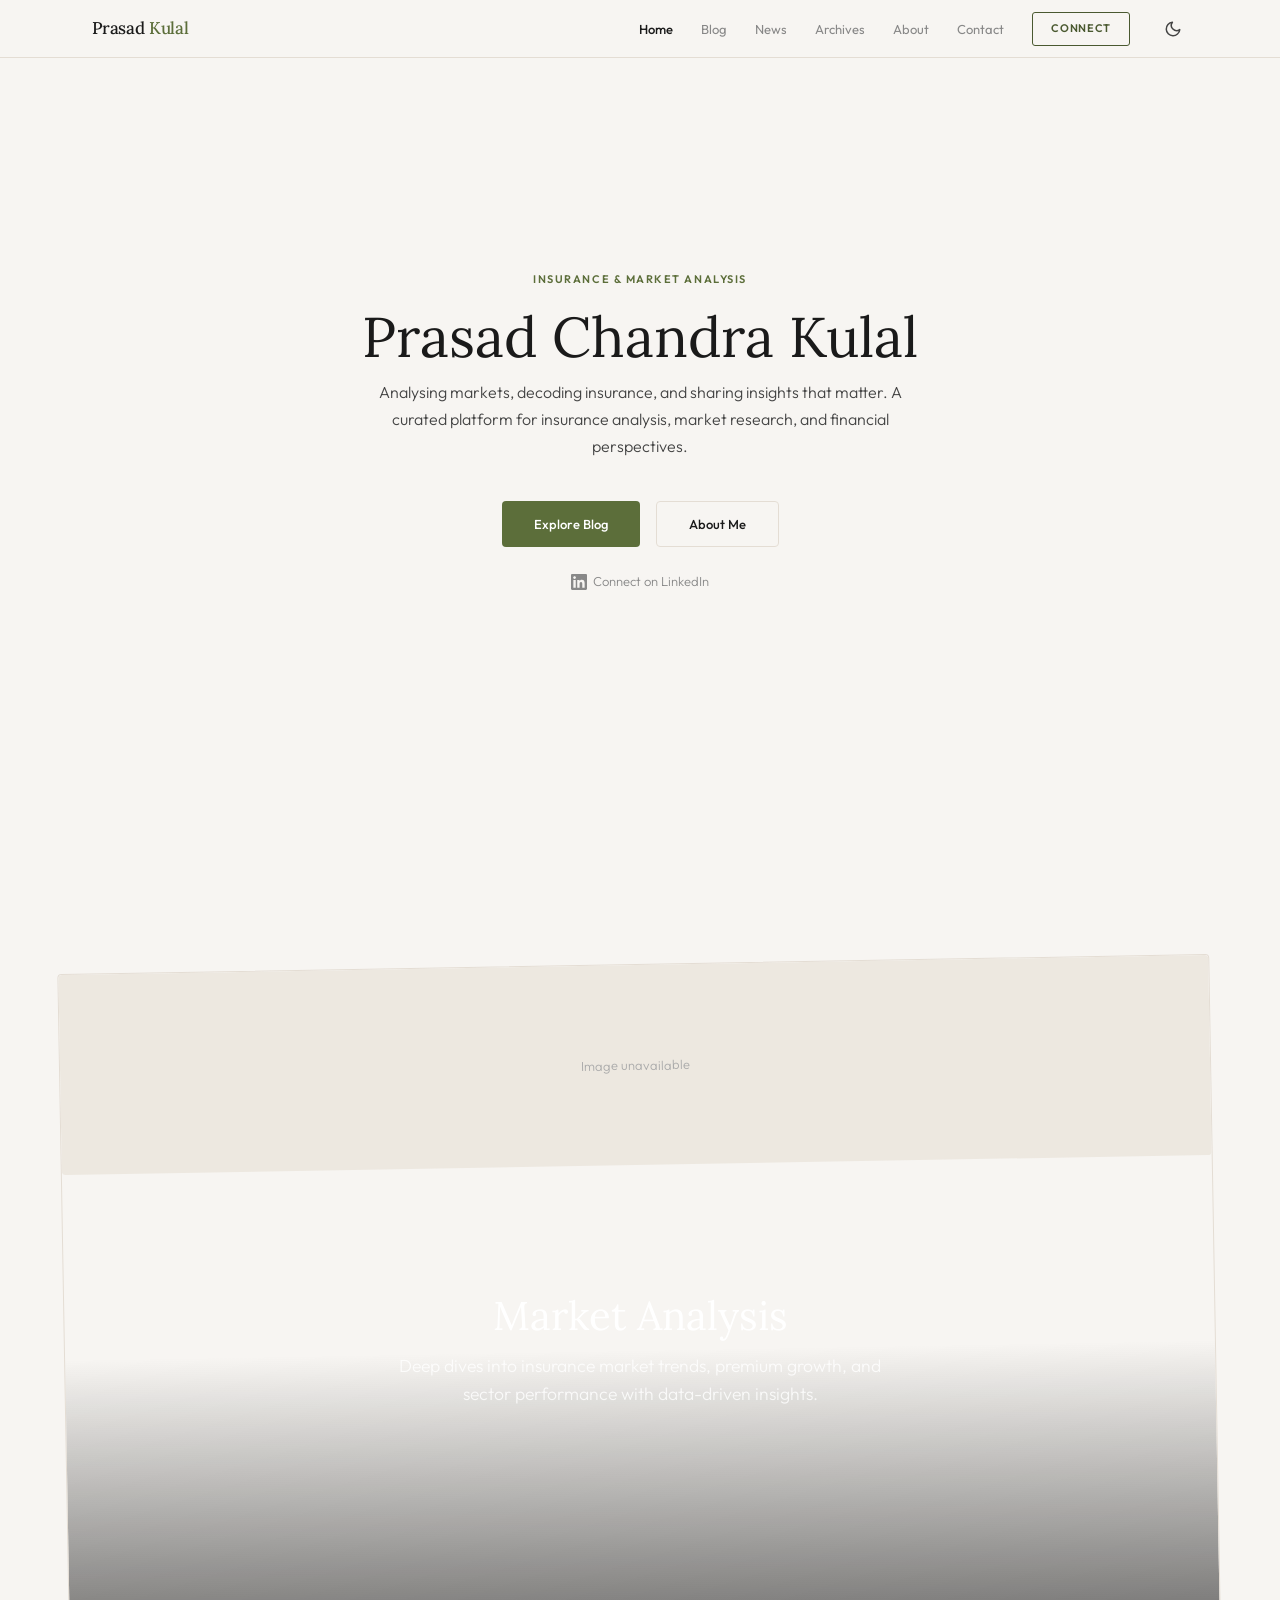
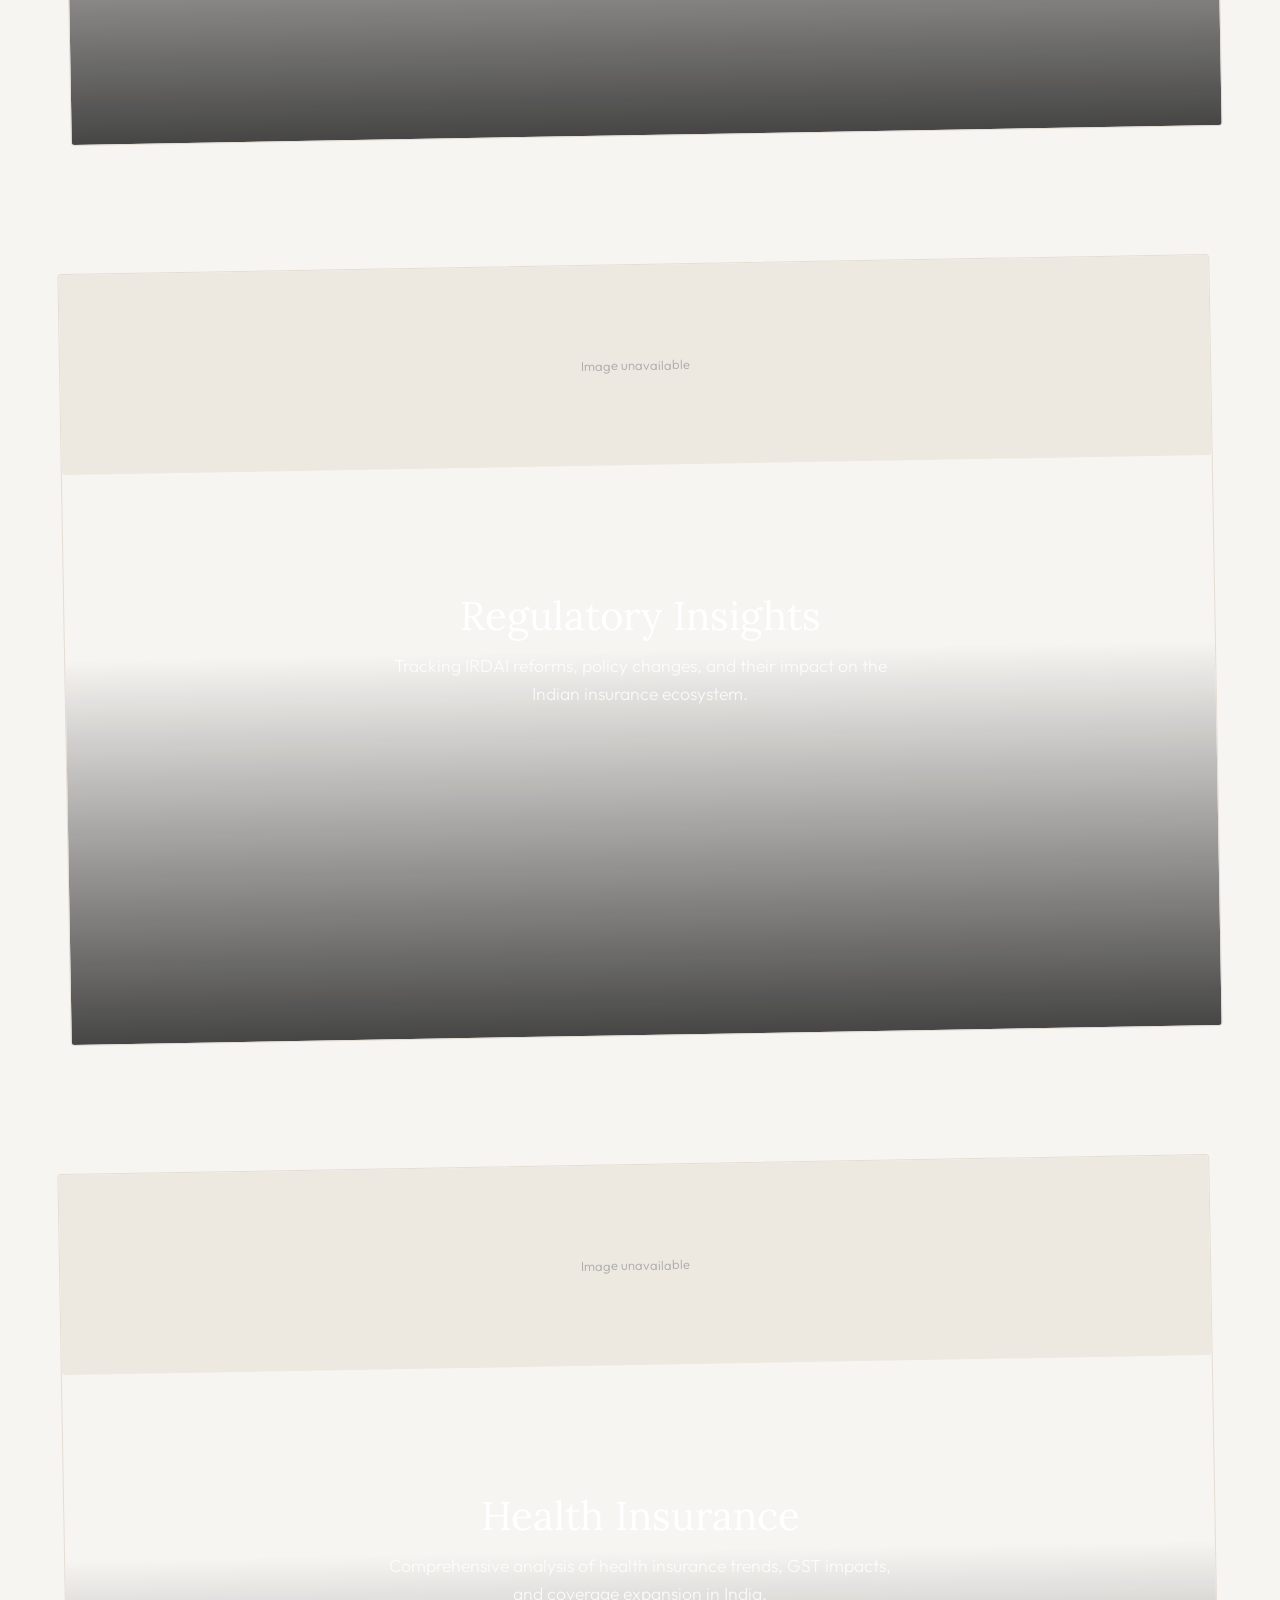
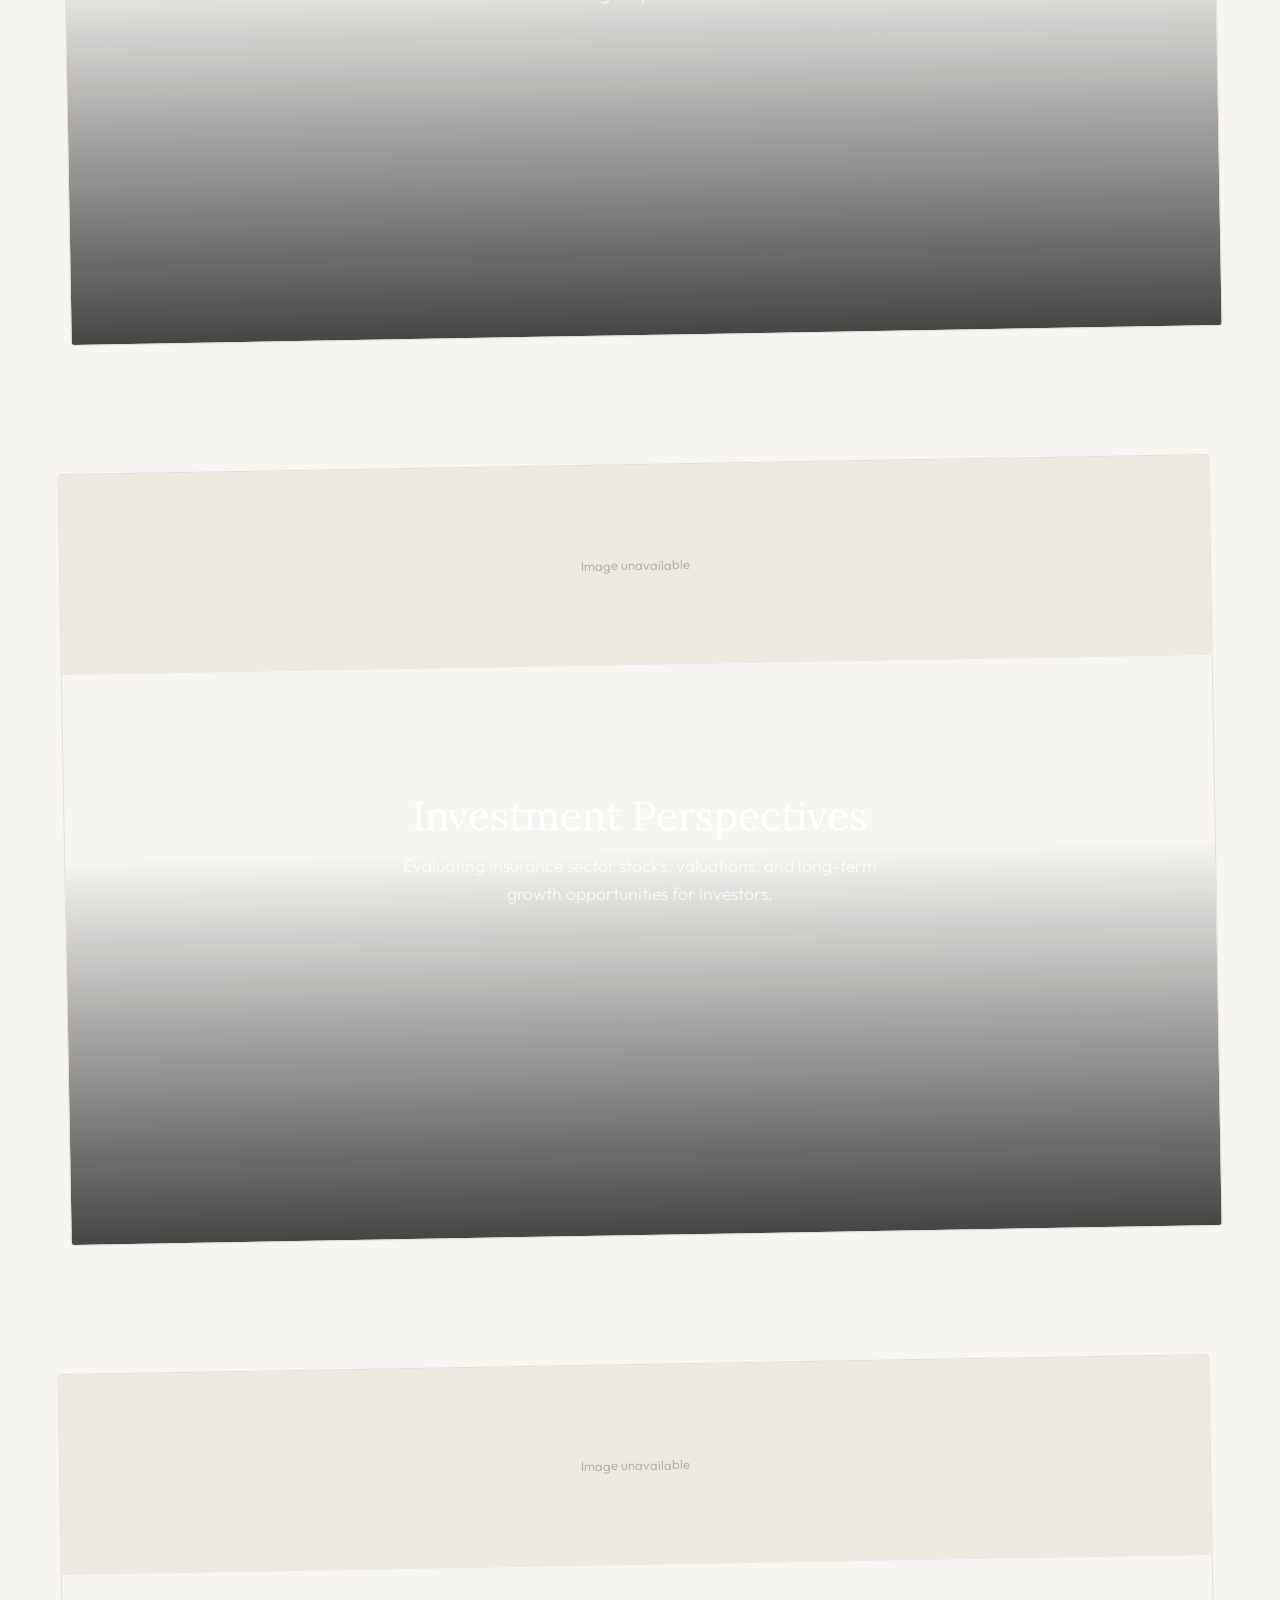
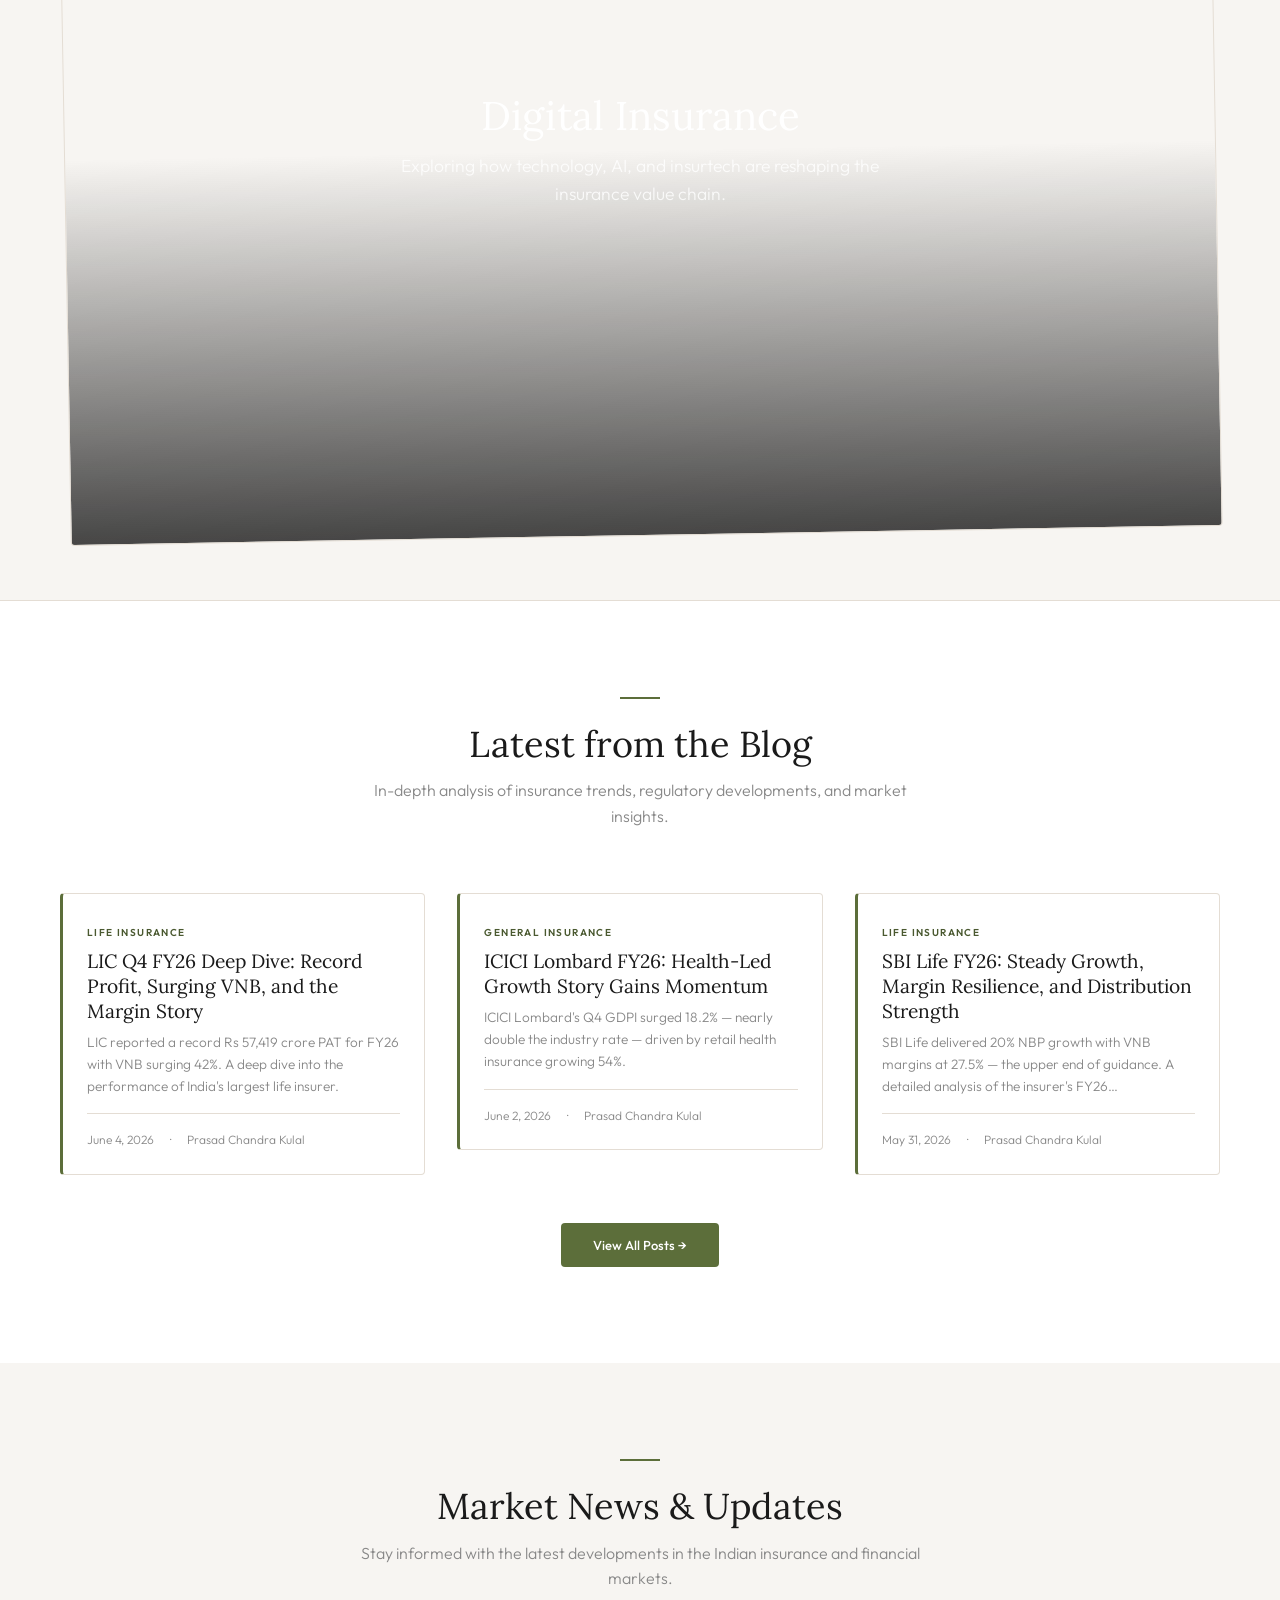
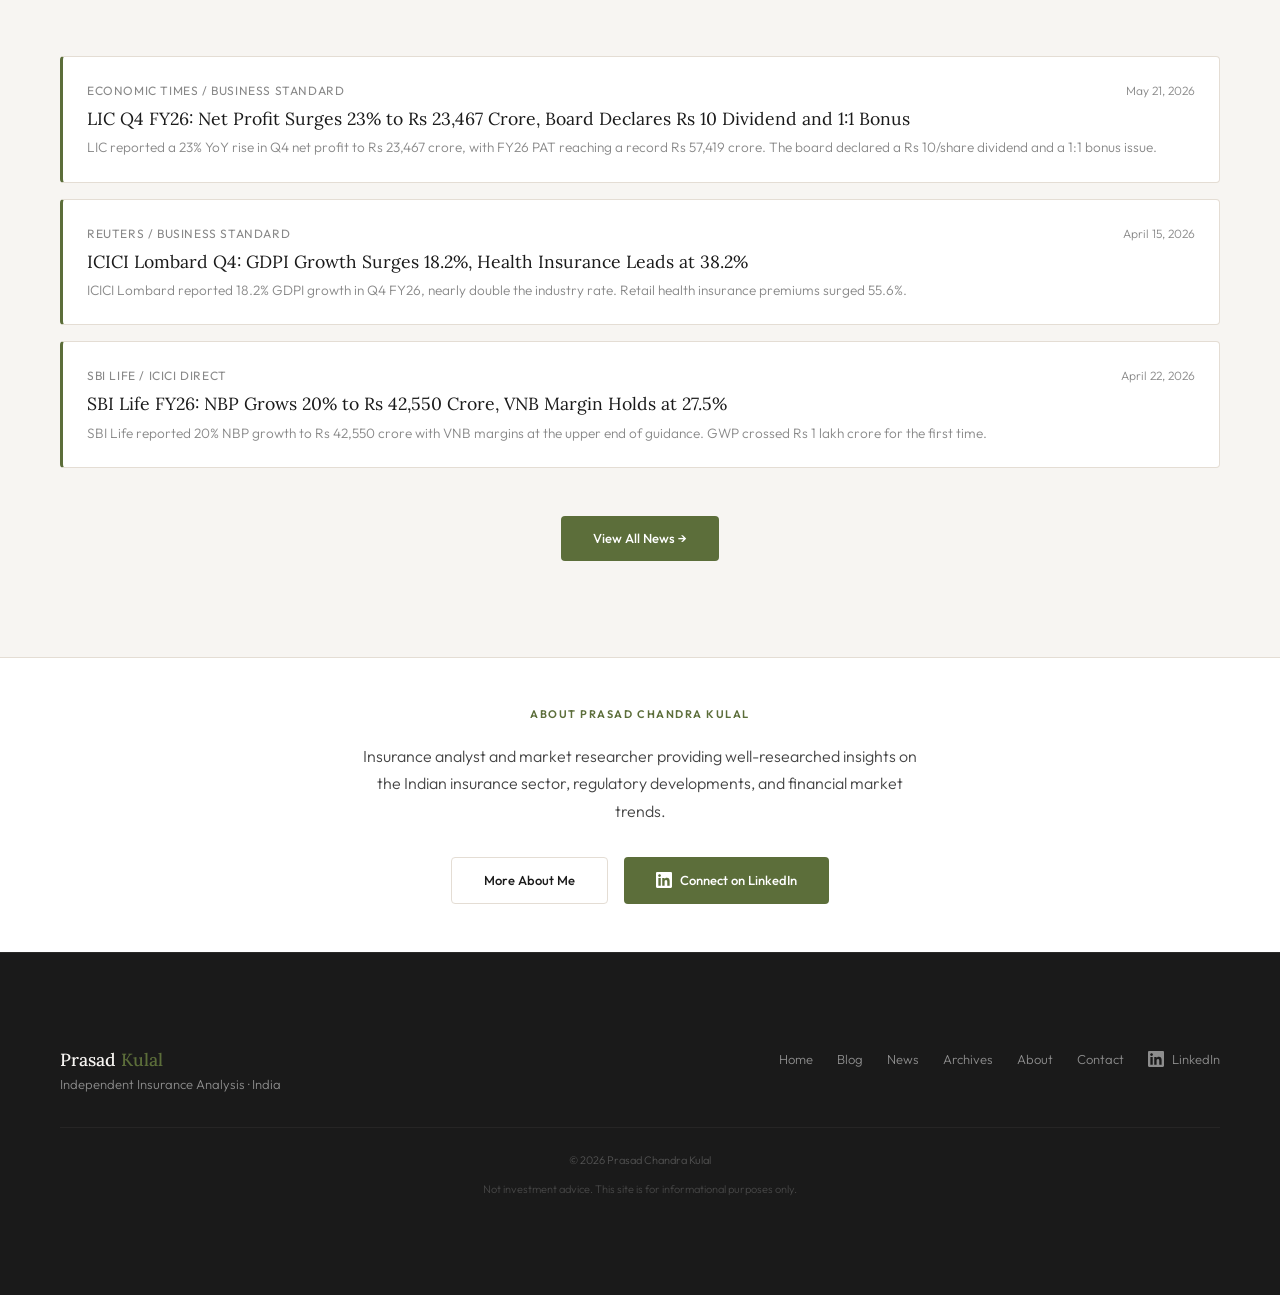
==== commit bb8dd80c: "dark mode, fadeUp animation, post hero crop fix - Dark mode: .dark CSS vars (warm dark tones), theme" ====
--- a/index.html
+++ b/index.html
@@ -28,6 +28,10 @@
                 <a href="about.html" class="nav-link">About</a>
                 <a href="contact.html" class="nav-link">Contact</a>
                 <a href="https://www.linkedin.com/in/prasadkulal/" target="_blank" class="nav-cta">Connect</a>
+                <button class="theme-toggle" aria-label="Toggle dark mode">
+                    <svg class="icon-moon" xmlns="http://www.w3.org/2000/svg" width="18" height="18" viewBox="0 0 24 24" fill="none" stroke="currentColor" stroke-width="2" stroke-linecap="round" stroke-linejoin="round"><path d="M21 12.79A9 9 0 1 1 11.21 3 7 7 0 0 0 21 12.79z"/></svg>
+                    <svg class="icon-sun" xmlns="http://www.w3.org/2000/svg" width="18" height="18" viewBox="0 0 24 24" fill="none" stroke="currentColor" stroke-width="2" stroke-linecap="round" stroke-linejoin="round"><circle cx="12" cy="12" r="5"/><line x1="12" y1="1" x2="12" y2="3"/><line x1="12" y1="21" x2="12" y2="23"/><line x1="4.22" y1="4.22" x2="5.64" y2="5.64"/><line x1="18.36" y1="18.36" x2="19.78" y2="19.78"/><line x1="1" y1="12" x2="3" y2="12"/><line x1="21" y1="12" x2="23" y2="12"/><line x1="4.22" y1="19.78" x2="5.64" y2="18.36"/><line x1="18.36" y1="5.64" x2="19.78" y2="4.22"/></svg>
+                </button>
             </div>
             <button class="mobile-menu-btn" aria-label="Toggle menu">
                 <svg xmlns="http://www.w3.org/2000/svg" width="24" height="24" viewBox="0 0 24 24" fill="none" stroke="currentColor" stroke-width="2" stroke-linecap="round" stroke-linejoin="round" class="menu-icon"><line x1="4" x2="20" y1="12" y2="12"/><line x1="4" x2="20" y1="6" y2="6"/><line x1="4" x2="20" y1="18" y2="18"/></svg>
--- a/style.css
+++ b/style.css
@@ -1,4 +1,20 @@
 @import url('https://fonts.googleapis.com/css2?family=Lora:ital,wght@0,400;0,500;1,400&family=Outfit:wght@300;400;500;600&display=swap');
+
+html {
+  color-scheme: light;
+}
+
+html.dark {
+  color-scheme: dark;
+}
+
+/* Theme transitions — only fire when .dark is toggled, not on page load */
+html.theme-transition,
+html.theme-transition *,
+html.theme-transition *::before,
+html.theme-transition *::after {
+  transition: background-color 0.25s ease, border-color 0.25s ease, color 0.15s ease !important;
+}
 
 :root {
   --font-display: 'Lora', Georgia, serif;
@@ -19,12 +35,24 @@
   --transition: 200ms ease;
 }
 
+.dark {
+  --page-bg: #141410;
+  --surface: #1e1e1a;
+  --text-dark: #e8e4dc;
+  --text-mid: #b0aa9e;
+  --text-muted: #6e6a62;
+  --border: #2e2e28;
+  --accent: #8aaa7a;
+  --accent-hover: #a0be90;
+  --dark-bg: #0a0a08;
+}
+
 * { box-sizing: border-box; margin: 0; padding: 0; }
 
 
 body {
   background: var(--page-bg);
-  color: #333333;
+  color: var(--text-mid);
   font-family: var(--font-body);
   font-weight: 300;
   -webkit-font-smoothing: antialiased;
@@ -153,8 +181,8 @@
   font-weight: 600;
   text-transform: uppercase;
   letter-spacing: 0.06em;
-  color: #4A5930;
-  border: 1.5px solid #4A5930;
+  color: var(--accent-hover);
+  border: 1.5px solid var(--accent-hover);
   padding: 7px 18px;
   border-radius: 3px;
   background: transparent;
@@ -162,9 +190,33 @@
 }
 
 .nav-cta:hover {
-  background: #4A5930;
+  background: var(--accent-hover);
   color: #fff;
 }
+
+.theme-toggle {
+  background: none;
+  border: none;
+  cursor: pointer;
+  padding: 6px;
+  color: var(--text-mid);
+  display: flex;
+  align-items: center;
+  justify-content: center;
+  border-radius: 4px;
+  line-height: 0;
+}
+.theme-toggle:hover {
+  color: var(--text-dark);
+  background: var(--border);
+}
+.theme-toggle svg {
+  display: block;
+}
+html.dark .theme-toggle .icon-sun { display: block; }
+html.dark .theme-toggle .icon-moon { display: none; }
+.theme-toggle .icon-sun { display: none; }
+.theme-toggle .icon-moon { display: block; }
 
 .mobile-menu-btn {
   display: block;
@@ -436,13 +488,6 @@
   transform: translateY(-2px);
 }
 
-.card-img {
-  width: 100%;
-  aspect-ratio: 16/9;
-  object-fit: cover;
-  display: block;
-}
-
 .card-body {
   padding: 1.5rem;
 }
@@ -453,7 +498,7 @@
   font-weight: 600;
   text-transform: uppercase;
   letter-spacing: 0.14em;
-  color: #4A5930;
+  color: var(--accent-hover);
   margin-bottom: 0.5rem;
   display: inline-block;
 }
@@ -497,9 +542,9 @@
 
 /* Blog list card — text-only */
 .blog-card {
-  background: #FFFFFF;
-  border: 1px solid #E4DDD4;
-  border-left: 3px solid #4A5930;
+  background: var(--surface);
+  border: 1px solid var(--border);
+  border-left: 3px solid var(--accent-hover);
   border-radius: 6px;
   padding: 24px 28px;
   margin-bottom: 14px;
@@ -508,7 +553,7 @@
 }
 
 .blog-card:hover {
-  border-left-color: #2E3D1E;
+  border-left-color: var(--accent-hover);
   box-shadow: 0 2px 12px rgba(0,0,0,0.06);
 }
 
@@ -517,7 +562,7 @@
   font-weight: 600;
   text-transform: uppercase;
   letter-spacing: 0.12em;
-  color: #4A5930;
+  color: var(--accent-hover);
   margin-bottom: 10px;
   display: block;
 }
@@ -526,7 +571,7 @@
   font-family: var(--font-display);
   font-size: 20px;
   font-weight: 500;
-  color: #1A1A1A;
+  color: var(--text-dark);
   line-height: 1.3;
   margin-bottom: 8px;
 }
@@ -534,7 +579,7 @@
 .blog-card-excerpt {
   font-size: 14px;
   font-weight: 300;
-  color: #666666;
+  color: var(--text-mid);
   line-height: 1.7;
   max-width: 580px;
   margin-bottom: 16px;
@@ -544,25 +589,25 @@
   display: flex;
   justify-content: space-between;
   align-items: center;
-  border-top: 1px solid #F0EBE4;
+  border-top: 1px solid var(--border);
   padding-top: 14px;
 }
 
 .blog-card-meta {
   font-size: 12px;
   font-weight: 300;
-  color: #999999;
+  color: var(--text-muted);
 }
 
 .blog-card-meta strong {
   font-weight: 400;
-  color: #555555;
+  color: var(--text-mid);
 }
 
 .blog-card-more {
   font-size: 12px;
   font-weight: 600;
-  color: #4A5930;
+  color: var(--accent-hover);
   text-transform: uppercase;
   letter-spacing: 0.04em;
 }
@@ -592,10 +637,10 @@
 .search-box input {
   width: 100%;
   padding: 8px 14px 8px 36px;
-  border: 1px solid #DDD6CC;
+  border: 1px solid var(--border);
   border-radius: 4px;
-  background: #FFFFFF;
-  color: #333333;
+  background: var(--surface);
+  color: var(--text-mid);
   font-family: var(--font-body);
   font-size: 13px;
   font-weight: 300;
@@ -608,7 +653,7 @@
 }
 
 .search-box input::placeholder {
-  color: #AAAAAA;
+  color: var(--text-muted);
   opacity: 1;
 }
 
@@ -617,7 +662,7 @@
   left: 12px;
   top: 50%;
   transform: translateY(-50%);
-  color: #AAAAAA;
+  color: var(--text-muted);
 }
 
 .filter-buttons {
@@ -632,22 +677,22 @@
   font-size: 12px;
   font-weight: 500;
   border-radius: 20px;
-  border: 1px solid #DDD6CC;
-  background: #FFFFFF;
-  color: #777777;
+  border: 1px solid var(--border);
+  background: var(--surface);
+  color: var(--text-muted);
   cursor: pointer;
   transition: border-color 0.15s ease, color 0.15s ease, background 0.15s ease;
 }
 
 .filter-btn:hover:not(.active) {
-  border-color: #4A5930;
-  color: #4A5930;
+  border-color: var(--accent-hover);
+  color: var(--accent-hover);
 }
 
 .filter-btn.active {
-  background: #1A1A1A;
-  border-color: #1A1A1A;
-  color: #FFFFFF;
+  background: var(--text-dark);
+  border-color: var(--text-dark);
+  color: var(--surface);
 }
 
 /* Stacking Gallery */
@@ -831,7 +876,8 @@
 .post-hero {
   background: var(--page-bg);
   text-align: center;
-  padding: 48px 24px 40px;
+  padding: calc(48px + 58px) 24px 40px;
+  scroll-margin-top: 80px;
 }
 
 .post-hero-inner {
@@ -844,7 +890,7 @@
   font-weight: 600;
   text-transform: uppercase;
   letter-spacing: 0.13em;
-  color: #4A5930;
+  color: var(--accent-hover);
   margin-bottom: 14px;
   display: block;
 }
@@ -853,7 +899,7 @@
   font-family: var(--font-display);
   font-size: 34px;
   font-weight: 500;
-  color: #1A1A1A;
+  color: var(--text-dark);
   line-height: 1.2;
   max-width: 640px;
   margin: 0 auto 14px;
@@ -868,12 +914,12 @@
   font-family: var(--font-body);
   font-size: 13px;
   font-weight: 300;
-  color: #888888;
+  color: var(--text-muted);
 }
 
 .post-hero-byline strong {
   font-weight: 400;
-  color: #555555;
+  color: var(--text-mid);
 }
 
 .post-body-wrapper {
@@ -881,28 +927,6 @@
   padding: 0 24px 64px;
 }
 
-.post-featured-image {
-  max-width: 680px;
-  margin: 32px auto;
-  display: block;
-  border-radius: 6px;
-  width: 100%;
-}
-
-.post-featured-placeholder {
-  max-width: 680px;
-  margin: 32px auto;
-  background: #EDE8E0;
-  height: 260px;
-  border-radius: 6px;
-  display: flex;
-  align-items: center;
-  justify-content: center;
-  font-family: var(--font-body);
-  font-size: 13px;
-  color: #AAAAAA;
-}
-
 .post-content {
   max-width: 680px;
   margin: 0 auto;
@@ -910,7 +934,7 @@
   font-size: 16px;
   font-weight: 300;
   line-height: 1.85;
-  color: #333333;
+  color: var(--text-mid);
 }
 
 .post-content h2 {
@@ -945,7 +969,7 @@
   font-family: 'Lora', serif;
   font-size: 52px;
   font-weight: 500;
-  color: #4A5930;
+  color: var(--accent-hover);
   float: left;
   line-height: 0.82;
   margin: 6px 10px 0 0;
@@ -1148,9 +1172,9 @@
   font-family: var(--font-display);
   font-size: 20px;
   font-weight: 500;
-  color: #1A1A1A;
+  color: var(--text-dark);
   display: inline-block;
-  border-bottom: 2px solid #4A5930;
+  border-bottom: 2px solid var(--accent-hover);
   padding-bottom: 6px;
   margin: 32px 0 12px;
 }
@@ -1161,9 +1185,9 @@
   align-items: baseline;
   gap: 16px;
   padding: 14px 20px;
-  background: #FFFFFF;
-  border: 1px solid #E4DDD4;
-  border-left: 3px solid #E4DDD4;
+  background: var(--surface);
+  border: 1px solid var(--border);
+  border-left: 3px solid var(--border);
   border-radius: 4px;
   margin-bottom: 8px;
   display: block;
@@ -1171,7 +1195,7 @@
 }
 
 .archive-row:hover {
-  border-left-color: #4A5930;
+  border-left-color: var(--accent-hover);
 }
 
 .archive-row-left {
@@ -1186,7 +1210,7 @@
   font-weight: 600;
   text-transform: uppercase;
   letter-spacing: 0.1em;
-  color: #4A5930;
+  color: var(--accent-hover);
   display: block;
 }
 
@@ -1194,14 +1218,14 @@
   font-family: var(--font-display);
   font-size: 16px;
   font-weight: 400;
-  color: #1A1A1A;
+  color: var(--text-dark);
   line-height: 1.3;
 }
 
 .archive-row-date {
   font-size: 12px;
   font-weight: 300;
-  color: #AAAAAA;
+  color: var(--text-muted);
   white-space: nowrap;
   flex-shrink: 0;
 }
@@ -1364,7 +1388,7 @@
 .connect-text h3 {
   font-family: var(--font-display);
   font-size: 22px;
-  color: var(--page-bg);
+  color: #FFFFFF;
   font-weight: 400;
   margin-bottom: 6px;
 }
@@ -1382,7 +1406,7 @@
   font-weight: 500;
   text-transform: uppercase;
   letter-spacing: 0.08em;
-  color: var(--page-bg);
+  color: #FFFFFF;
   border: 1px solid var(--accent);
   background: transparent;
   padding: 10px 22px;
@@ -1396,7 +1420,21 @@
   background: var(--accent);
 }
 
-/* Animations removed — editorial site uses minimal motion */
+/* Content fade-up — post header + body only, no delays */
+@keyframes fadeUp {
+  from { opacity: 0; transform: translateY(12px); }
+  to { opacity: 1; transform: translateY(0); }
+}
+
+.post-hero,
+.post-body-wrapper {
+  animation: fadeUp 0.4s cubic-bezier(0.22, 1, 0.36, 1);
+}
+
+.post-body-wrapper {
+  animation-delay: 0.15s;
+  animation-fill-mode: backwards;
+}
 
 /* Responsive */
 @media (max-width: 640px) {
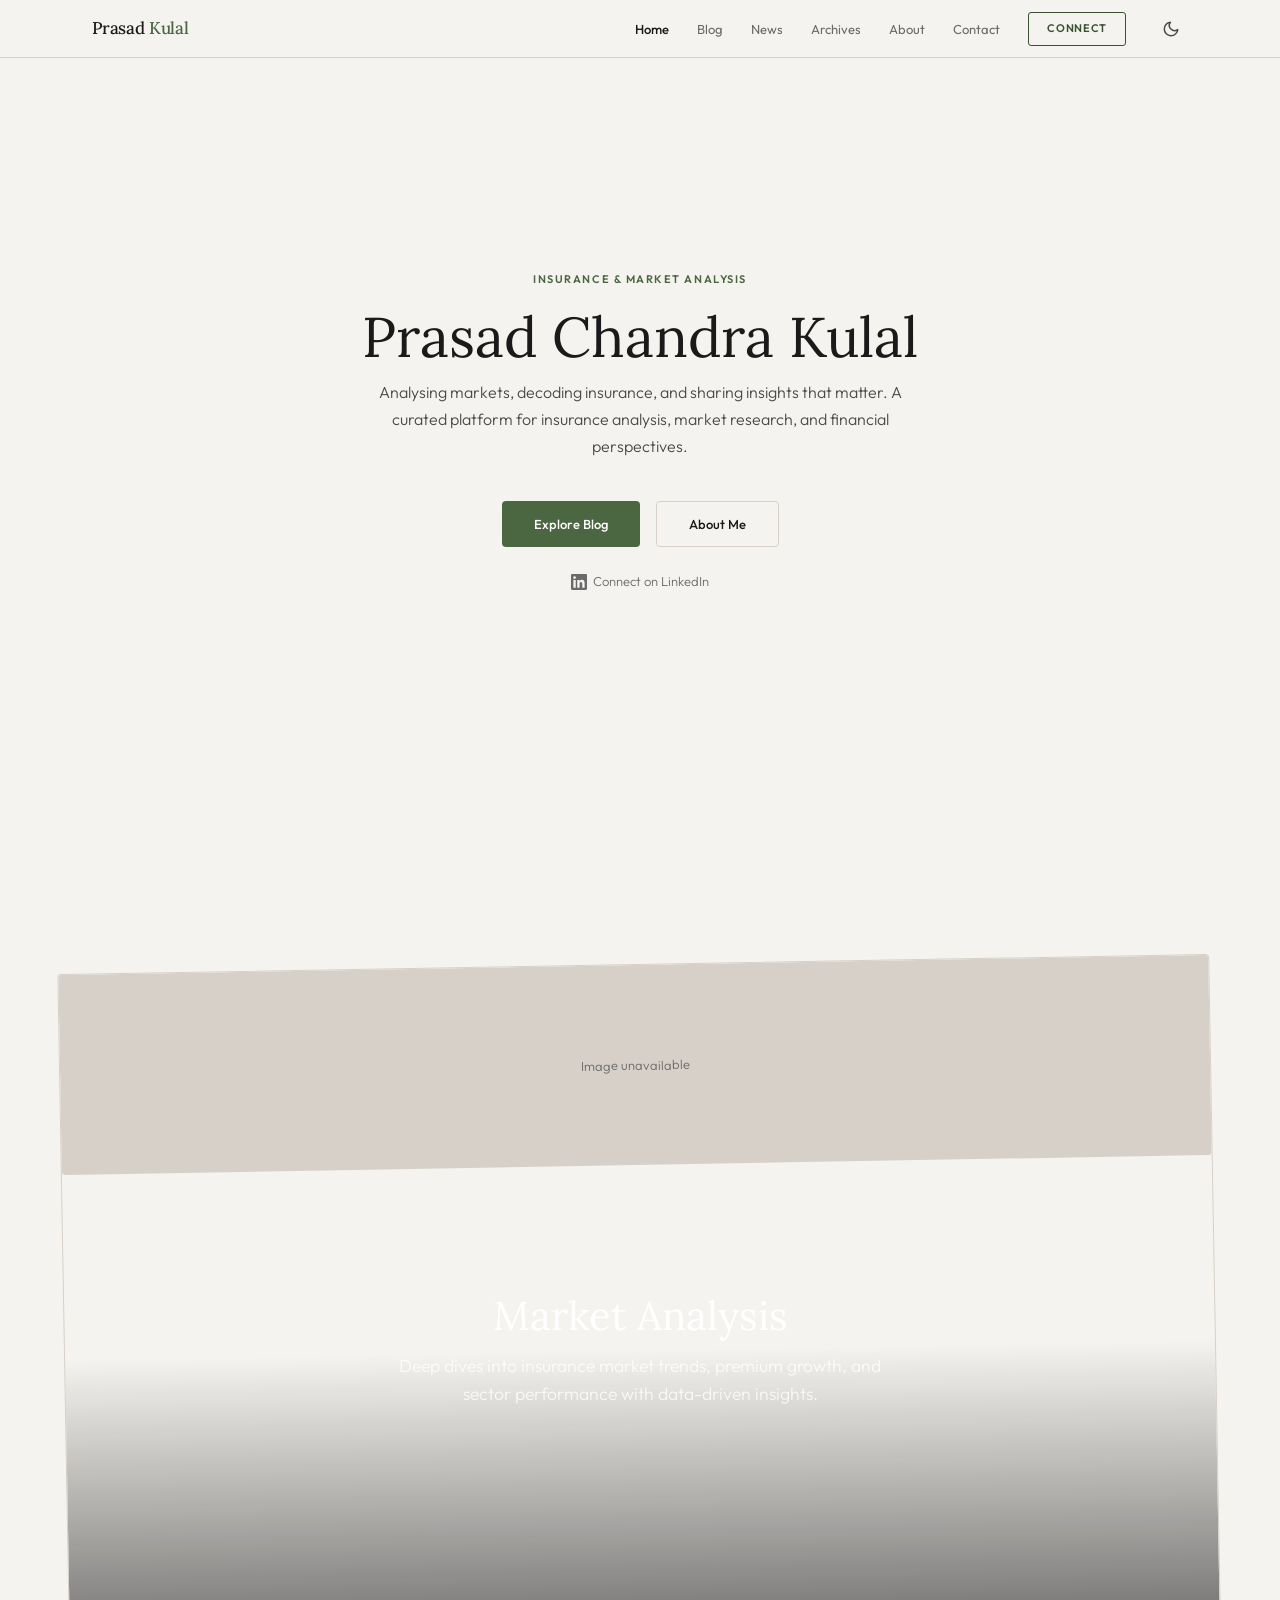
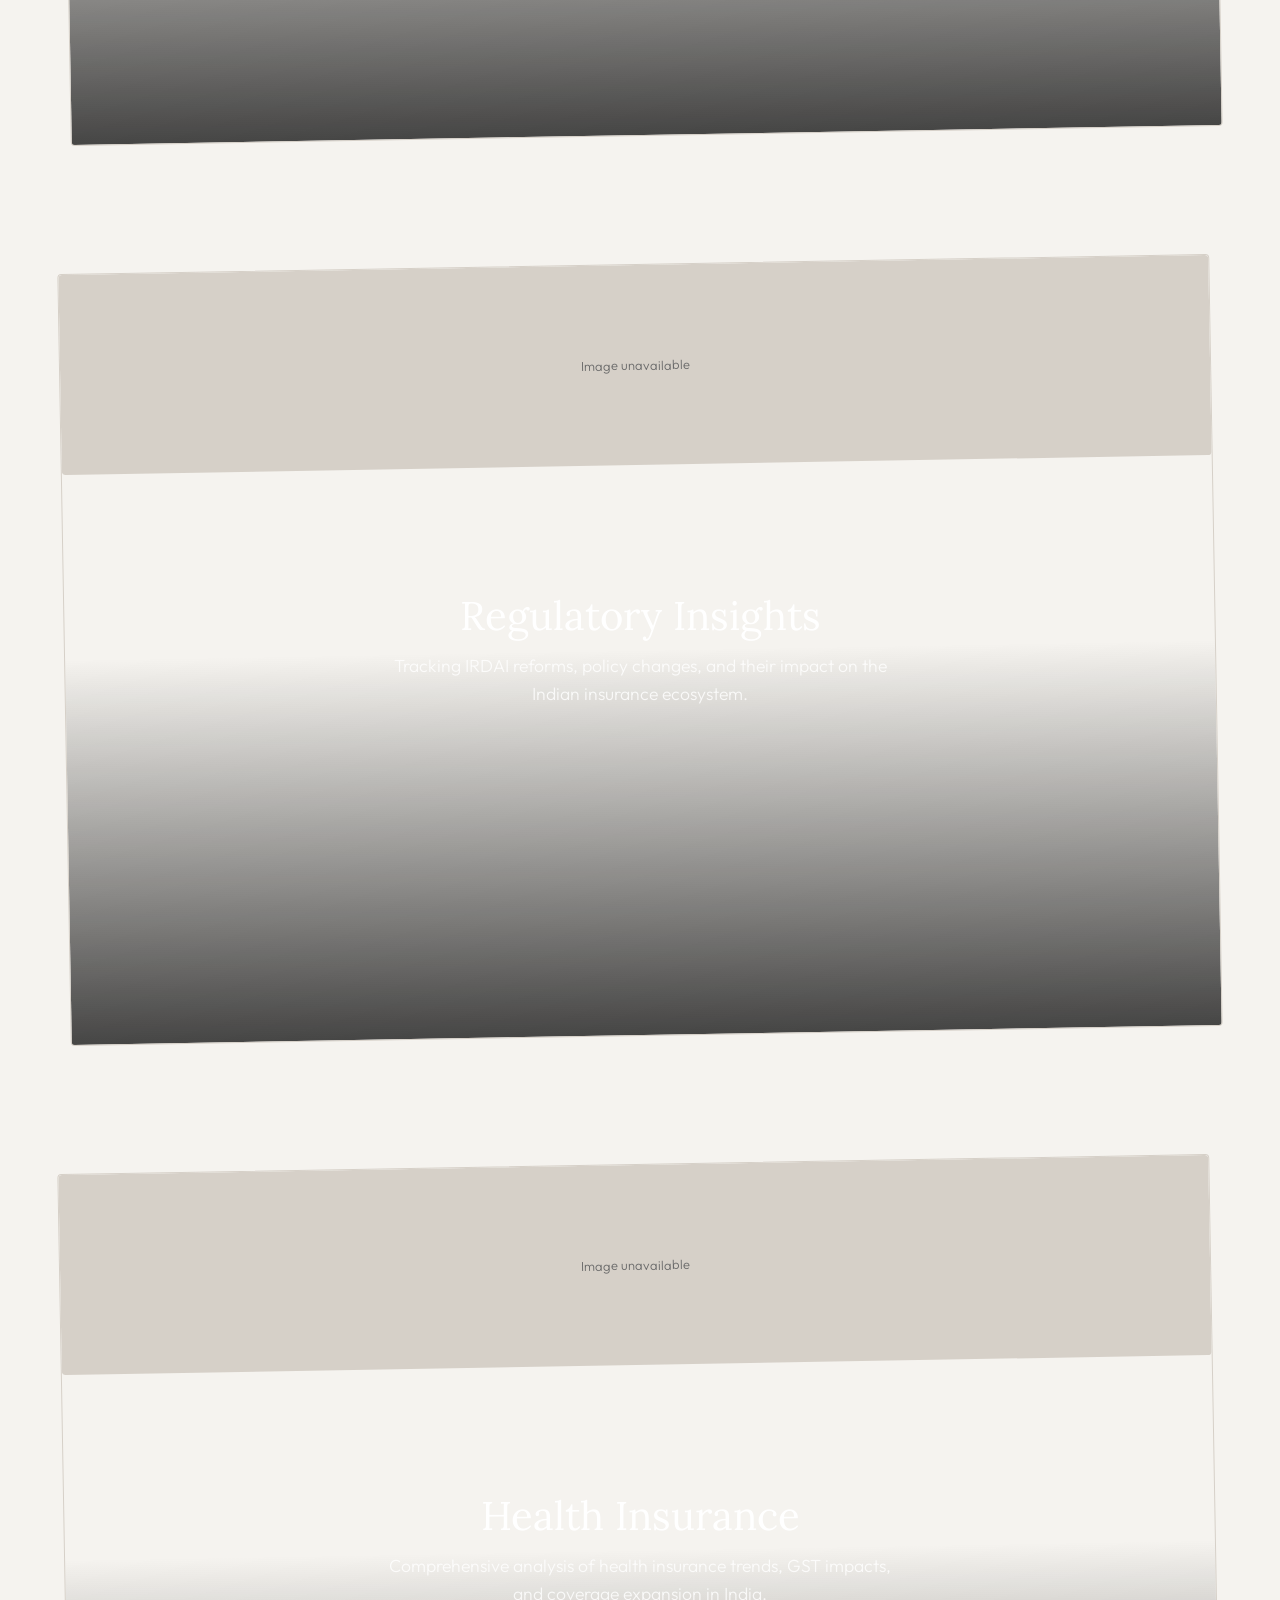
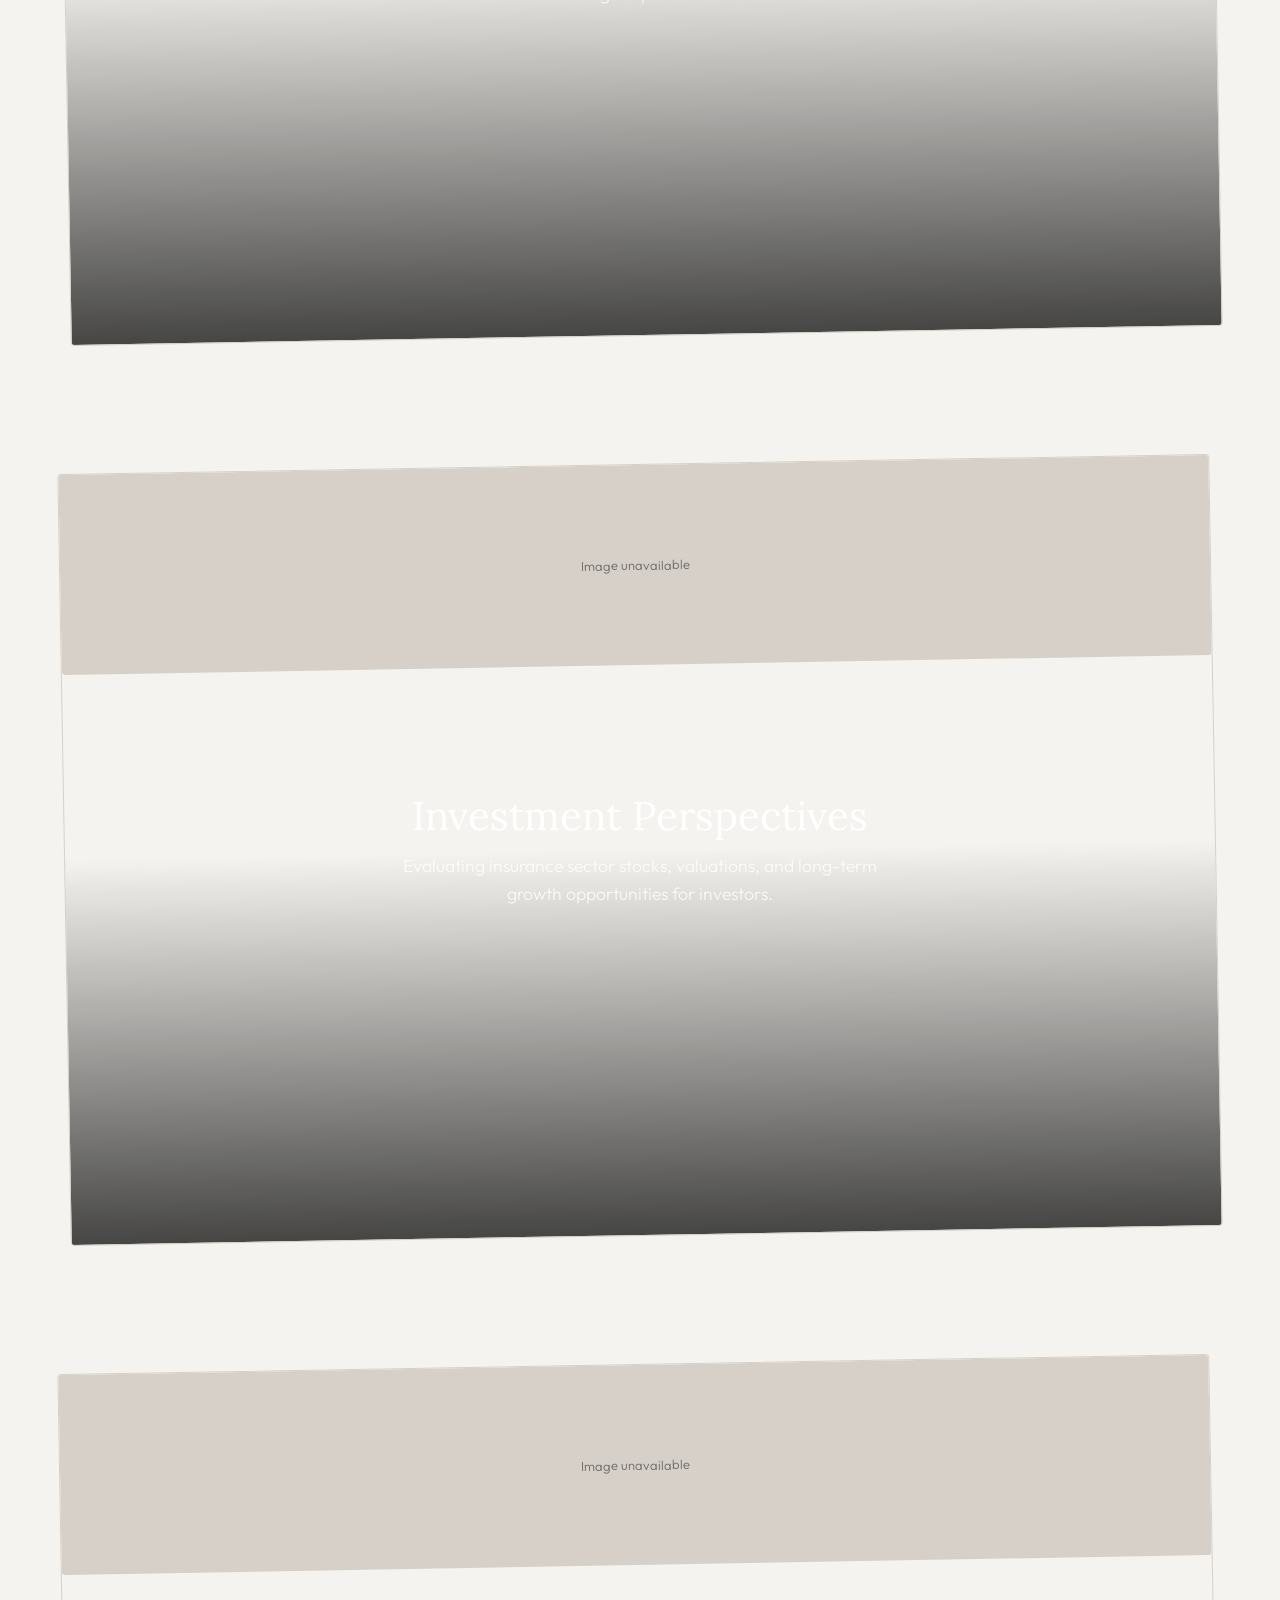
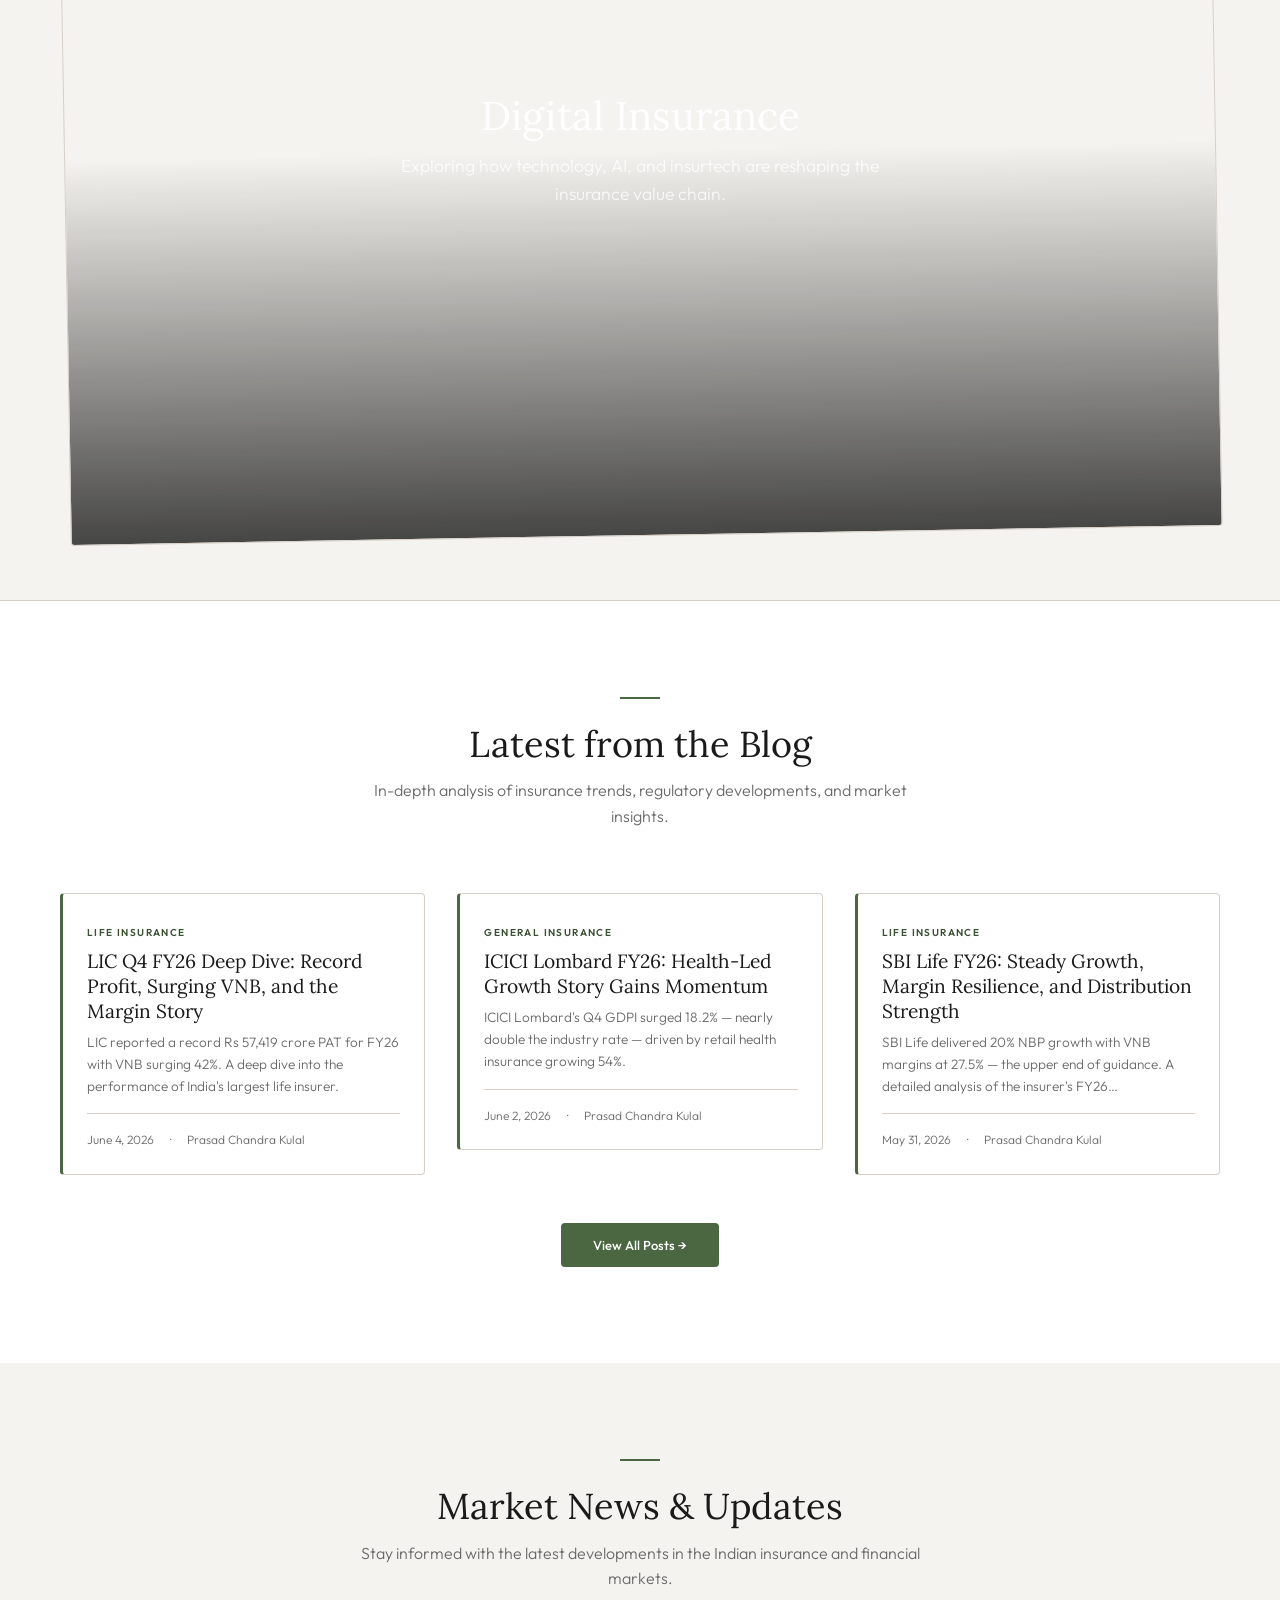
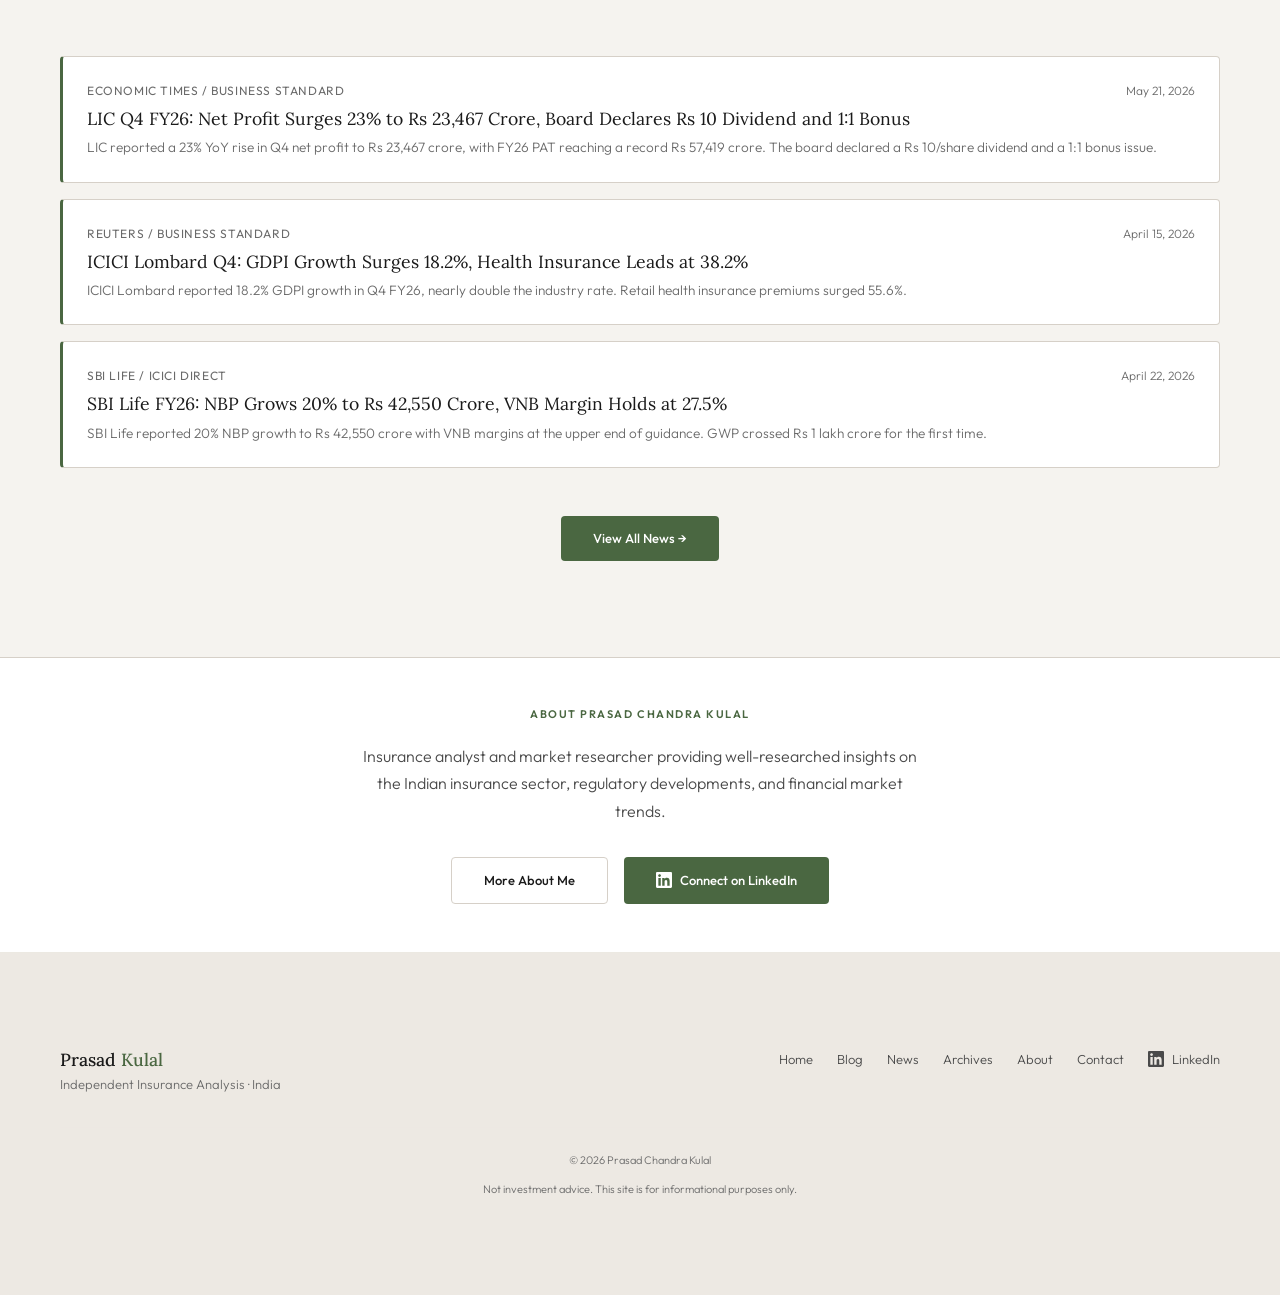
==== commit abffd344: "dark mode: new variable system, default light, header offset fixes - New CSS variable names: --bg-pr" ====
--- a/index.html
+++ b/index.html
@@ -89,7 +89,7 @@
             </div>
         </section>
 
-        <section style="background: var(--page-bg); padding: 6rem 1.5rem;">
+        <section style="background: var(--bg-primary); padding: 6rem 1.5rem;">
             <div class="max-w-5xl mx-auto">
                 <div class="text-center mb-16">
                     <div class="divider"></div>
@@ -107,7 +107,7 @@
         <section class="focus-section">
             <div class="max-w-4xl mx-auto text-center">
                 <div style="font-family: var(--font-body); font-size: 11px; font-weight: 600; text-transform: uppercase; letter-spacing: 0.14em; color: var(--accent); margin-bottom: 20px;">About Prasad Chandra Kulal</div>
-                <p style="color: var(--text-mid); max-width: 36rem; margin: 0 auto 2rem; line-height: 1.7; font-weight: 300; font-size: 1rem;">
+                <p style="color: var(--text-secondary); max-width: 36rem; margin: 0 auto 2rem; line-height: 1.7; font-weight: 300; font-size: 1rem;">
                     Insurance analyst and market researcher providing well-researched insights on the Indian insurance sector,
                     regulatory developments, and financial market trends.
                 </p>
--- a/style.css
+++ b/style.css
@@ -1,34 +1,26 @@
 @import url('https://fonts.googleapis.com/css2?family=Lora:ital,wght@0,400;0,500;1,400&family=Outfit:wght@300;400;500;600&display=swap');
 
-html {
-  color-scheme: light;
-}
-
-html.dark {
-  color-scheme: dark;
-}
-
-/* Theme transitions — only fire when .dark is toggled, not on page load */
-html.theme-transition,
-html.theme-transition *,
-html.theme-transition *::before,
-html.theme-transition *::after {
-  transition: background-color 0.25s ease, border-color 0.25s ease, color 0.15s ease !important;
+html { color-scheme: light; }
+html.dark { color-scheme: dark; }
+
+*, *::before, *::after {
+  transition: background-color 0.25s ease, border-color 0.2s ease, color 0.15s ease;
 }
 
 :root {
   --font-display: 'Lora', Georgia, serif;
   --font-body: 'Outfit', system-ui, sans-serif;
-  --page-bg: #F7F5F2;
-  --surface: #FFFFFF;
-  --text-dark: #1A1A1A;
-  --text-mid: #444444;
-  --text-muted: #888888;
-  --border: #E4DDD4;
-  --accent: #5C6E3A;
-  --accent-hover: #4A5930;
-  --alert: #B94040;
-  --dark-bg: #1A1A1A;
+  --bg-primary: #f5f3ef;
+  --bg-secondary: #ede9e3;
+  --text-primary: #1a1a1a;
+  --text-secondary: #4a4a4a;
+  --text-muted: #6a6a6a;
+  --accent: #4a6741;
+  --accent-hover: #3a5232;
+  --border: #d6d0c8;
+  --card-bg: #ffffff;
+  --nav-bg: #f5f3ef;
+  --alert: #b94040;
   --max-w: 1160px;
   --article-w: 680px;
   --radius: 4px;
@@ -36,23 +28,44 @@
 }
 
 .dark {
-  --page-bg: #141410;
-  --surface: #1e1e1a;
-  --text-dark: #e8e4dc;
-  --text-mid: #b0aa9e;
-  --text-muted: #6e6a62;
-  --border: #2e2e28;
+  --bg-primary: #141410;
+  --bg-secondary: #1c1c18;
+  --text-primary: #e8e4dc;
+  --text-secondary: #c0bab0;
+  --text-muted: #8a8680;
   --accent: #8aaa7a;
   --accent-hover: #a0be90;
-  --dark-bg: #0a0a08;
+  --border: #2e2e28;
+  --card-bg: #1e1e1a;
+  --nav-bg: #141410;
 }
 
 * { box-sizing: border-box; margin: 0; padding: 0; }
 
+/* Page header offset — prevents fixed navbar from cropping content */
+.page-header {
+  padding-top: 80px;
+  scroll-margin-top: 96px;
+}
+@media (max-width: 768px) {
+  .page-header { padding-top: 64px; scroll-margin-top: 80px; }
+}
+
+/* Page section eyebrow label — e.g. "Insurance analysis" */
+.page-eyebrow {
+  font-family: var(--font-body);
+  font-size: 11px;
+  font-weight: 600;
+  text-transform: uppercase;
+  letter-spacing: 0.14em;
+  color: var(--accent);
+  margin-bottom: 12px;
+}
+
 
 body {
-  background: var(--page-bg);
-  color: var(--text-mid);
+  background: var(--bg-primary);
+  color: var(--text-secondary);
   font-family: var(--font-body);
   font-weight: 300;
   -webkit-font-smoothing: antialiased;
@@ -66,10 +79,10 @@
   font-family: var(--font-display);
   font-weight: 400;
   line-height: 1.2;
-  color: var(--text-dark);
-}
-
-::selection { background: rgba(92,110,58,0.2); color: var(--text-dark); }
+  color: var(--text-primary);
+}
+
+::selection { background: rgba(92,110,58,0.2); color: var(--text-primary); }
 img { max-width: 100%; height: auto; }
 
 /* Utilities */
@@ -129,7 +142,7 @@
   top: 0; left: 0; right: 0;
   z-index: 100;
   height: 58px;
-  background: var(--page-bg);
+  background: var(--bg-primary);
   border-bottom: 1px solid var(--border);
 }
 
@@ -151,7 +164,7 @@
   font-family: var(--font-display);
   font-size: 17px;
   font-weight: 500;
-  color: var(--text-dark);
+  color: var(--text-primary);
   letter-spacing: -0.01em;
 }
 
@@ -171,7 +184,7 @@
 }
 
 .nav-link:hover, .nav-link.active {
-  color: var(--text-dark);
+  color: var(--text-primary);
   font-weight: 500;
 }
 
@@ -198,17 +211,18 @@
   background: none;
   border: none;
   cursor: pointer;
-  padding: 6px;
-  color: var(--text-mid);
+  padding: 8px;
+  color: var(--text-secondary);
   display: flex;
   align-items: center;
   justify-content: center;
-  border-radius: 4px;
+  border-radius: 50%;
   line-height: 0;
+  transition: background-color 0.15s ease, color 0.15s ease;
 }
 .theme-toggle:hover {
-  color: var(--text-dark);
-  background: var(--border);
+  color: var(--text-primary);
+  background: color-mix(in srgb, var(--accent) 10%, transparent);
 }
 .theme-toggle svg {
   display: block;
@@ -222,7 +236,7 @@
   display: block;
   background: none;
   border: none;
-  color: var(--text-dark);
+  color: var(--text-primary);
   cursor: pointer;
   padding: 0.5rem;
 }
@@ -234,7 +248,7 @@
   left: 0;
   right: 0;
   z-index: 99;
-  background: var(--page-bg);
+  background: var(--bg-primary);
   border-top: 1px solid var(--border);
   border-bottom: 1px solid var(--border);
   overflow: hidden;
@@ -254,7 +268,7 @@
 .mobile-nav-link {
   font-family: var(--font-body);
   font-size: 15px;
-  color: var(--text-mid);
+  color: var(--text-secondary);
   padding: 0.25rem 0;
 }
 
@@ -270,7 +284,7 @@
   justify-content: center;
   padding: 6rem 1.5rem 8rem;
   position: relative;
-  background: var(--page-bg);
+  background: var(--bg-primary);
 }
 
 .hero-content {
@@ -294,7 +308,7 @@
   font-family: var(--font-display);
   font-size: 2.75rem;
   font-weight: 400;
-  color: var(--text-dark);
+  color: var(--text-primary);
   line-height: 1.05;
   margin-bottom: 0.75rem;
 }
@@ -307,7 +321,7 @@
   font-family: var(--font-body);
   font-size: 1rem;
   font-weight: 300;
-  color: var(--text-mid);
+  color: var(--text-secondary);
   line-height: 1.7;
   max-width: 560px;
   margin: 0 auto 2.5rem;
@@ -346,7 +360,7 @@
   gap: 0.5rem;
   padding: 0.75rem 2rem;
   background: transparent;
-  color: var(--text-dark);
+  color: var(--text-primary);
   border: 1px solid var(--border);
   border-radius: var(--radius);
   font-family: var(--font-body);
@@ -383,13 +397,13 @@
 
 /* Sections */
 .section-default {
-  background: var(--page-bg);
-  color: var(--text-mid);
+  background: var(--bg-primary);
+  color: var(--text-secondary);
 }
 
 .section-white {
-  background: var(--surface);
-  color: var(--text-mid);
+  background: var(--card-bg);
+  color: var(--text-secondary);
   border-top: 1px solid var(--border);
 }
 
@@ -397,7 +411,7 @@
   font-family: var(--font-display);
   font-size: 2rem;
   font-weight: 400;
-  color: var(--text-dark);
+  color: var(--text-primary);
   margin-bottom: 0.75rem;
 }
 
@@ -472,7 +486,7 @@
 
 /* Cards */
 .card {
-  background: var(--surface);
+  background: var(--card-bg);
   border: 1px solid var(--border);
   border-left: 3px solid var(--accent);
   border-radius: var(--radius);
@@ -507,7 +521,7 @@
   font-family: var(--font-display);
   font-size: 1.2rem;
   font-weight: 400;
-  color: var(--text-dark);
+  color: var(--text-primary);
   margin-bottom: 0.5rem;
   line-height: 1.3;
 }
@@ -542,7 +556,7 @@
 
 /* Blog list card — text-only */
 .blog-card {
-  background: var(--surface);
+  background: var(--card-bg);
   border: 1px solid var(--border);
   border-left: 3px solid var(--accent-hover);
   border-radius: 6px;
@@ -571,7 +585,7 @@
   font-family: var(--font-display);
   font-size: 20px;
   font-weight: 500;
-  color: var(--text-dark);
+  color: var(--text-primary);
   line-height: 1.3;
   margin-bottom: 8px;
 }
@@ -579,7 +593,7 @@
 .blog-card-excerpt {
   font-size: 14px;
   font-weight: 300;
-  color: var(--text-mid);
+  color: var(--text-secondary);
   line-height: 1.7;
   max-width: 580px;
   margin-bottom: 16px;
@@ -601,7 +615,7 @@
 
 .blog-card-meta strong {
   font-weight: 400;
-  color: var(--text-mid);
+  color: var(--text-secondary);
 }
 
 .blog-card-more {
@@ -639,8 +653,8 @@
   padding: 8px 14px 8px 36px;
   border: 1px solid var(--border);
   border-radius: 4px;
-  background: var(--surface);
-  color: var(--text-mid);
+  background: var(--card-bg);
+  color: var(--text-secondary);
   font-family: var(--font-body);
   font-size: 13px;
   font-weight: 300;
@@ -678,7 +692,7 @@
   font-weight: 500;
   border-radius: 20px;
   border: 1px solid var(--border);
-  background: var(--surface);
+  background: var(--card-bg);
   color: var(--text-muted);
   cursor: pointer;
   transition: border-color 0.15s ease, color 0.15s ease, background 0.15s ease;
@@ -690,15 +704,15 @@
 }
 
 .filter-btn.active {
-  background: var(--text-dark);
-  border-color: var(--text-dark);
-  color: var(--surface);
+  background: var(--text-primary);
+  border-color: var(--text-primary);
+  color: var(--card-bg);
 }
 
 /* Stacking Gallery */
 .stacking-section {
   position: relative;
-  background: var(--page-bg);
+  background: var(--bg-primary);
 }
 
 .stack-layer {
@@ -787,8 +801,8 @@
 
 /* Footer */
 .footer {
-  background: var(--dark-bg);
-  color: #fff;
+  background: var(--bg-secondary);
+  color: var(--text-secondary);
   border-top: 1px solid rgba(228,221,212,0.08);
 }
 
@@ -811,14 +825,14 @@
   font-family: var(--font-display);
   font-size: 1.1rem;
   font-weight: 500;
-  color: var(--page-bg);
+  color: var(--text-primary);
   margin-bottom: 0.25rem;
 }
 
 .footer-desc {
   font-family: var(--font-body);
   font-size: 0.8125rem;
-  color: rgba(255,255,255,0.5);
+  color: var(--text-muted);
   font-weight: 300;
   max-width: 20rem;
   line-height: 1.6;
@@ -833,7 +847,7 @@
 .footer-link {
   font-family: var(--font-body);
   font-size: 0.8125rem;
-  color: rgba(255,255,255,0.5);
+  color: var(--text-secondary);
   font-weight: 300;
   transition: color var(--transition);
 }
@@ -844,7 +858,7 @@
   display: inline-flex;
   align-items: center;
   gap: 0.5rem;
-  color: rgba(255,255,255,0.5);
+  color: var(--text-secondary);
   font-family: var(--font-body);
   font-size: 0.8125rem;
   font-weight: 300;
@@ -856,7 +870,7 @@
 .footer-copyright {
   font-family: var(--font-body);
   font-size: 0.6875rem;
-  color: rgba(255,255,255,0.25);
+  color: var(--text-muted);
   font-weight: 300;
   text-align: center;
   padding-top: 1.5rem;
@@ -866,7 +880,7 @@
 .footer-disclaimer {
   font-family: var(--font-body);
   font-size: 0.6875rem;
-  color: rgba(255,255,255,0.2);
+  color: var(--text-muted);
   font-weight: 300;
   text-align: center;
   margin-top: 0.75rem;
@@ -874,7 +888,7 @@
 
 /* Post page */
 .post-hero {
-  background: var(--page-bg);
+  background: var(--bg-primary);
   text-align: center;
   padding: calc(48px + 58px) 24px 40px;
   scroll-margin-top: 80px;
@@ -899,7 +913,7 @@
   font-family: var(--font-display);
   font-size: 34px;
   font-weight: 500;
-  color: var(--text-dark);
+  color: var(--text-primary);
   line-height: 1.2;
   max-width: 640px;
   margin: 0 auto 14px;
@@ -919,11 +933,11 @@
 
 .post-hero-byline strong {
   font-weight: 400;
-  color: var(--text-mid);
+  color: var(--text-secondary);
 }
 
 .post-body-wrapper {
-  background: var(--surface);
+  background: var(--card-bg);
   padding: 0 24px 64px;
 }
 
@@ -934,14 +948,14 @@
   font-size: 16px;
   font-weight: 300;
   line-height: 1.85;
-  color: var(--text-mid);
+  color: var(--text-secondary);
 }
 
 .post-content h2 {
   font-family: var(--font-display);
   font-size: 1.5rem;
   font-weight: 400;
-  color: var(--text-dark);
+  color: var(--text-primary);
   margin-top: 2.5rem;
   margin-bottom: 1rem;
   line-height: 1.2;
@@ -951,7 +965,7 @@
   font-family: var(--font-display);
   font-size: 1.25rem;
   font-weight: 400;
-  color: var(--text-dark);
+  color: var(--text-primary);
   margin-top: 2rem;
   margin-bottom: 0.75rem;
 }
@@ -993,7 +1007,7 @@
 }
 
 .post-content strong {
-  color: var(--text-dark);
+  color: var(--text-primary);
   font-weight: 500;
 }
 
@@ -1008,7 +1022,7 @@
   font-family: var(--font-display);
   font-size: 1.375rem;
   font-style: italic;
-  color: var(--text-dark);
+  color: var(--text-primary);
   line-height: 1.4;
 }
 
@@ -1042,7 +1056,7 @@
 
 /* Post card for listings */
 .post-card {
-  background: var(--surface);
+  background: var(--card-bg);
   border: 1px solid var(--border);
   border-radius: var(--radius);
   border-left: 3px solid var(--accent);
@@ -1063,7 +1077,7 @@
   font-family: var(--font-display);
   font-size: 1.1rem;
   font-weight: 400;
-  color: var(--text-dark);
+  color: var(--text-primary);
   margin: 0.5rem 0;
 }
 
@@ -1107,7 +1121,7 @@
 
 /* Contact page */
 .contact-card {
-  background: var(--surface);
+  background: var(--card-bg);
   border: 1px solid var(--border);
   border-radius: var(--radius);
   padding: 2.5rem;
@@ -1118,8 +1132,8 @@
   padding: 0.75rem 1rem;
   border: 1px solid var(--border);
   border-radius: var(--radius);
-  background: var(--page-bg);
-  color: var(--text-dark);
+  background: var(--bg-primary);
+  color: var(--text-primary);
   font-family: var(--font-body);
   font-size: 0.95rem;
   font-weight: 300;
@@ -1172,7 +1186,7 @@
   font-family: var(--font-display);
   font-size: 20px;
   font-weight: 500;
-  color: var(--text-dark);
+  color: var(--text-primary);
   display: inline-block;
   border-bottom: 2px solid var(--accent-hover);
   padding-bottom: 6px;
@@ -1185,7 +1199,7 @@
   align-items: baseline;
   gap: 16px;
   padding: 14px 20px;
-  background: var(--surface);
+  background: var(--card-bg);
   border: 1px solid var(--border);
   border-left: 3px solid var(--border);
   border-radius: 4px;
@@ -1218,7 +1232,7 @@
   font-family: var(--font-display);
   font-size: 16px;
   font-weight: 400;
-  color: var(--text-dark);
+  color: var(--text-primary);
   line-height: 1.3;
 }
 
@@ -1252,7 +1266,7 @@
   font-family: var(--font-display);
   font-size: 40px;
   font-weight: 400;
-  color: var(--text-dark);
+  color: var(--text-primary);
   line-height: 1.15;
   margin-bottom: 10px;
 }
@@ -1268,14 +1282,14 @@
 .page-bio {
   font-size: 16px;
   line-height: 1.8;
-  color: var(--text-mid);
+  color: var(--text-secondary);
   font-weight: 300;
   max-width: 620px;
 }
 
 .page-bio strong {
   font-weight: 500;
-  color: var(--text-dark);
+  color: var(--text-primary);
 }
 
 .divider-line {
@@ -1287,7 +1301,7 @@
 
 /* Focus cards */
 .focus-section {
-  background: var(--surface);
+  background: var(--card-bg);
   border-top: 1px solid var(--border);
   padding: 48px 1.5rem;
 }
@@ -1305,7 +1319,7 @@
 }
 
 .focus-card {
-  background: var(--page-bg);
+  background: var(--bg-primary);
   border-radius: var(--radius);
   padding: 18px 20px;
   border-left: 2px solid var(--accent);
@@ -1315,7 +1329,7 @@
   font-family: var(--font-body);
   font-size: 14px;
   font-weight: 500;
-  color: var(--text-dark);
+  color: var(--text-primary);
   margin-bottom: 5px;
 }
 
@@ -1357,7 +1371,7 @@
 .post-title {
   font-family: var(--font-display);
   font-size: 16px;
-  color: var(--text-dark);
+  color: var(--text-primary);
   line-height: 1.35;
   margin-bottom: 4px;
 }
@@ -1371,7 +1385,7 @@
 
 /* Connect strip (dark) */
 .connect-section {
-  background: var(--dark-bg);
+  background: var(--bg-secondary);
   padding: 40px 1.5rem;
 }
 
@@ -1406,9 +1420,9 @@
   font-weight: 500;
   text-transform: uppercase;
   letter-spacing: 0.08em;
-  color: #FFFFFF;
+  color: #fff;
+  background: var(--accent);
   border: 1px solid var(--accent);
-  background: transparent;
   padding: 10px 22px;
   border-radius: 3px;
   white-space: nowrap;
@@ -1417,7 +1431,8 @@
 }
 
 .connect-btn:hover {
-  background: var(--accent);
+  background: var(--accent-hover);
+  border-color: var(--accent-hover);
 }
 
 /* Content fade-up — post header + body only, no delays */
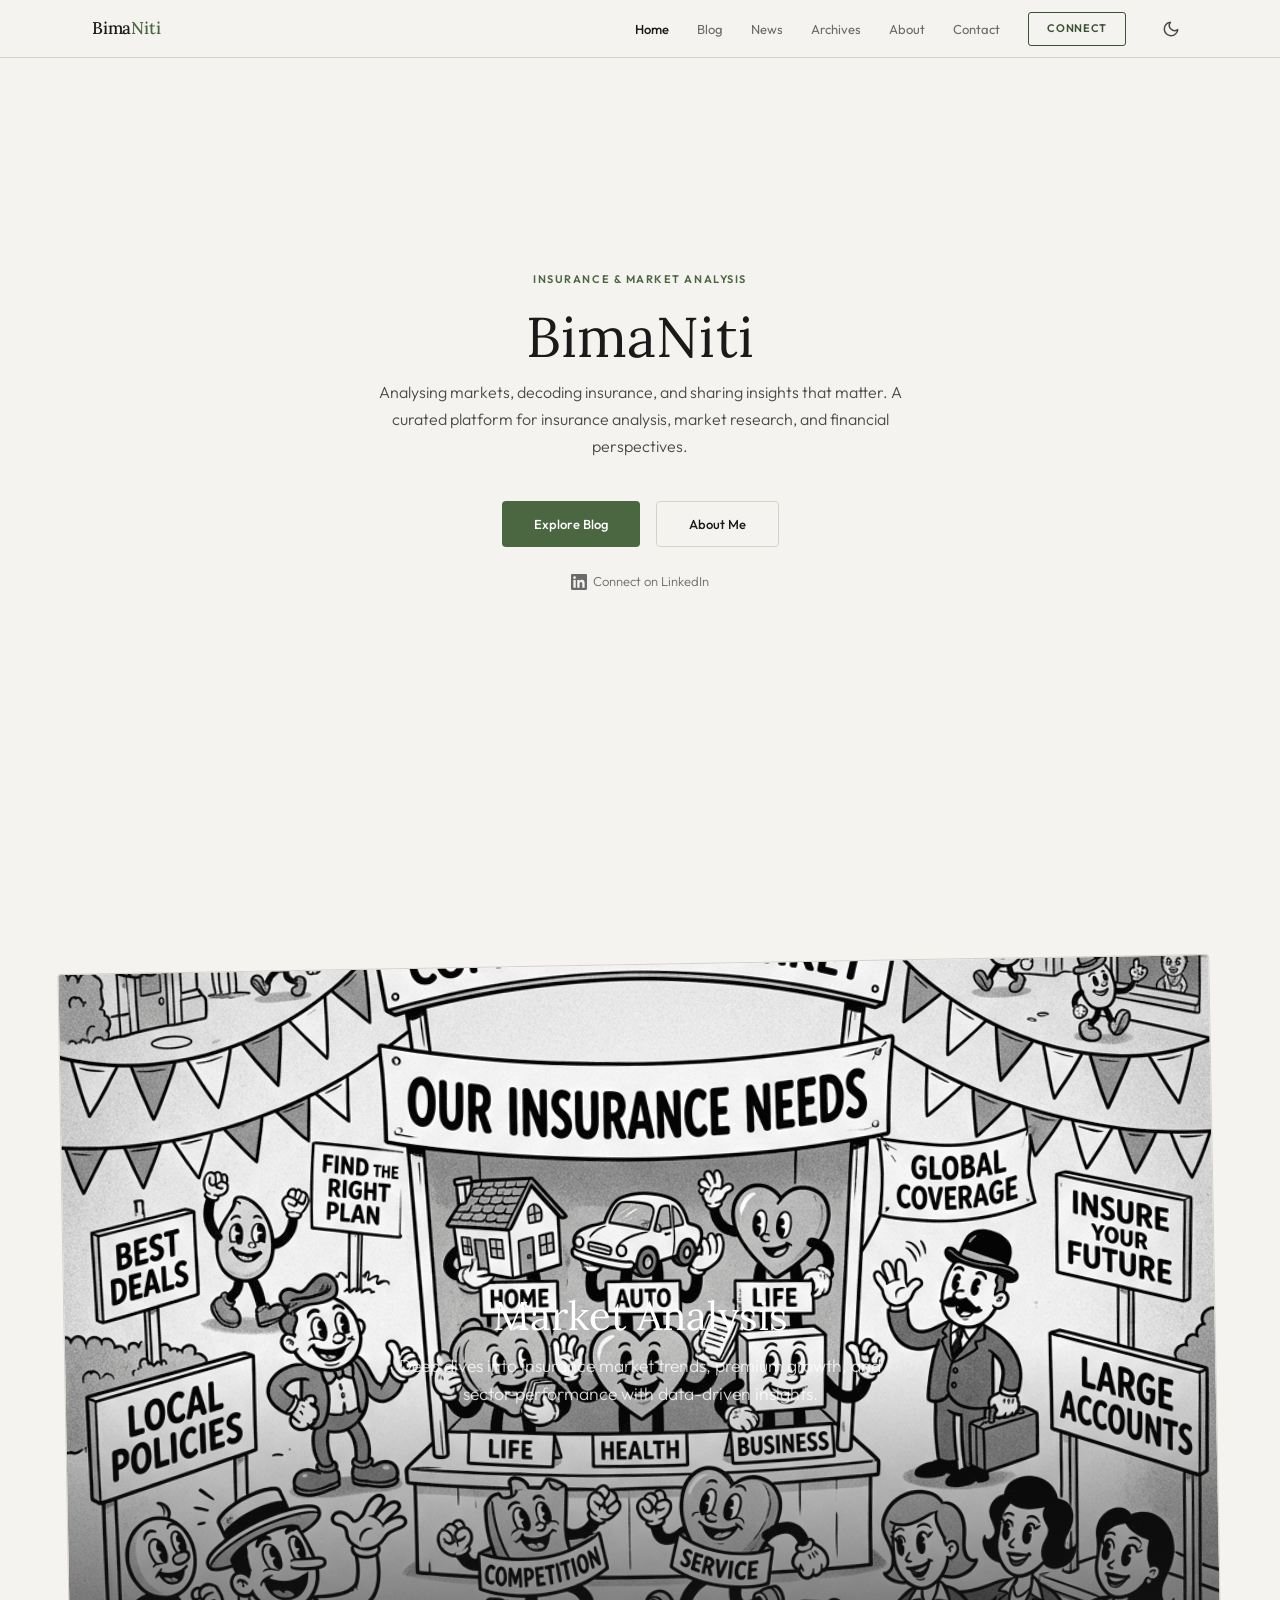
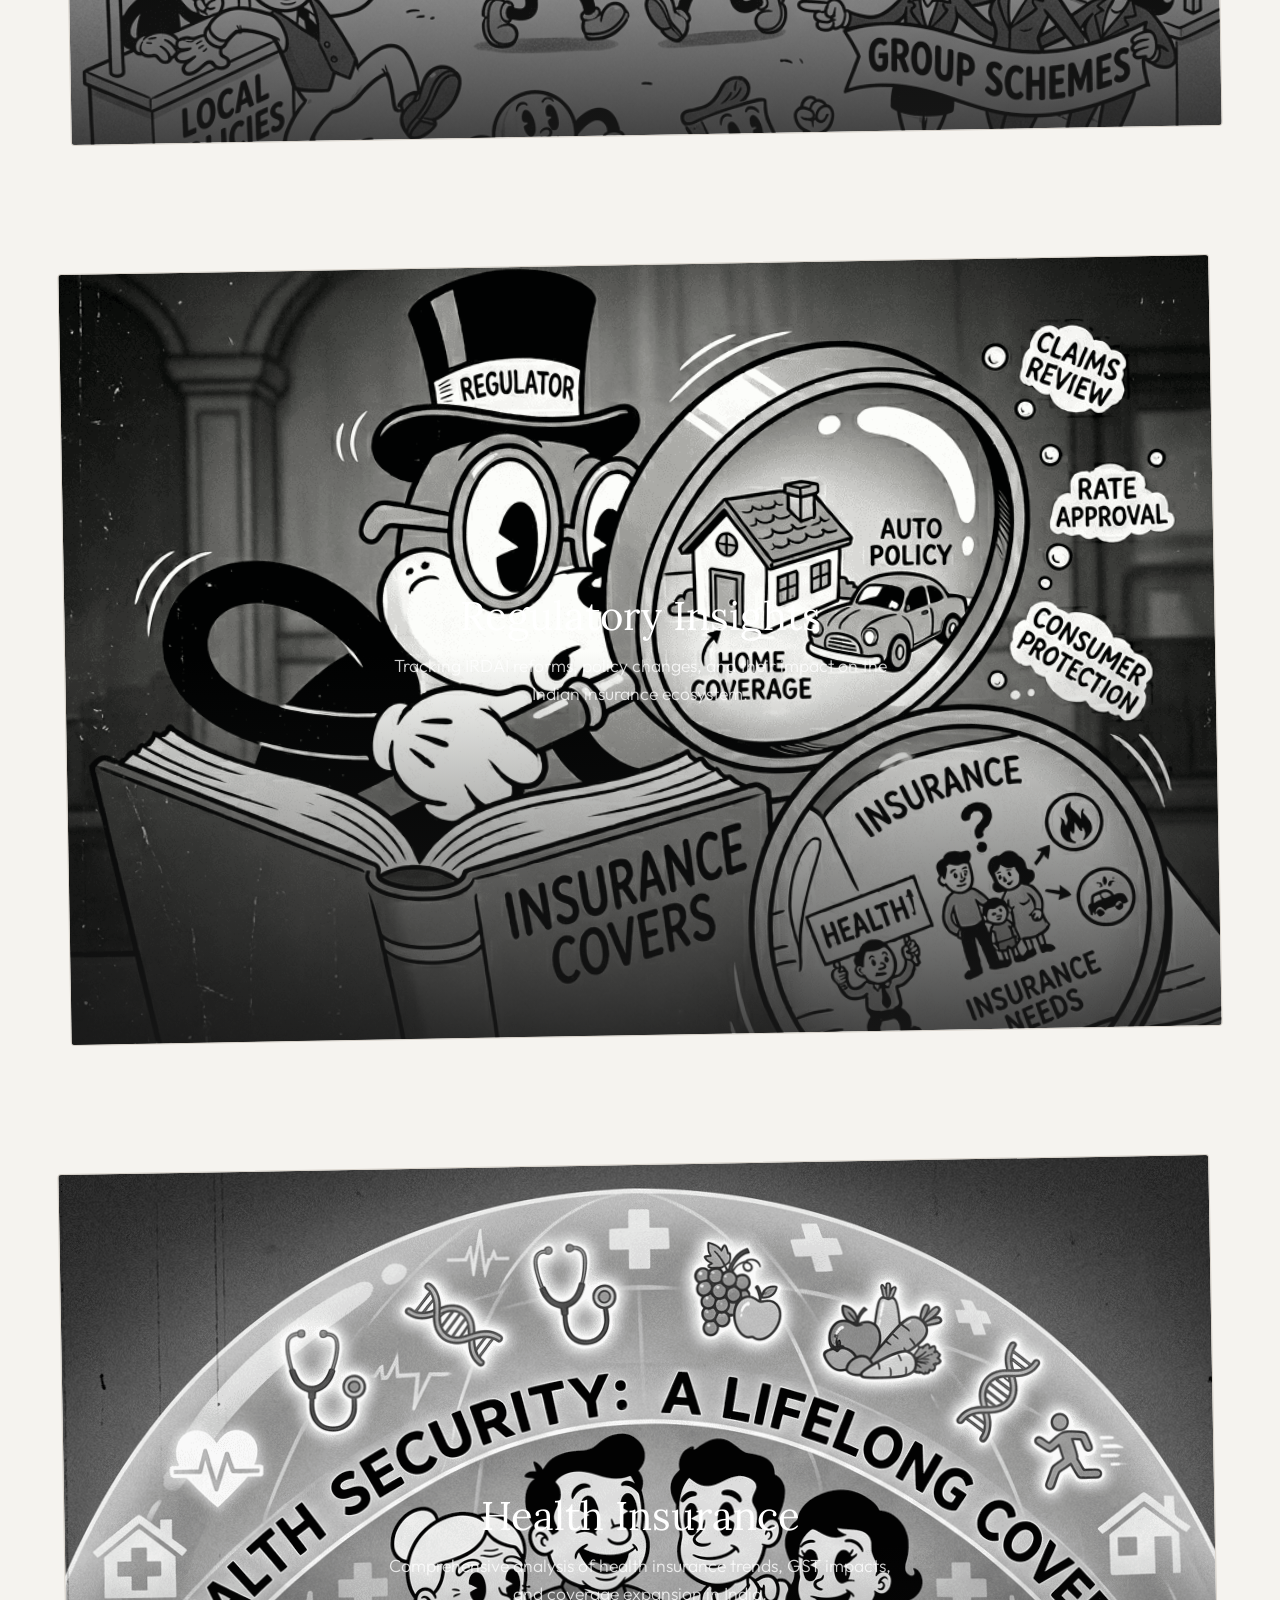
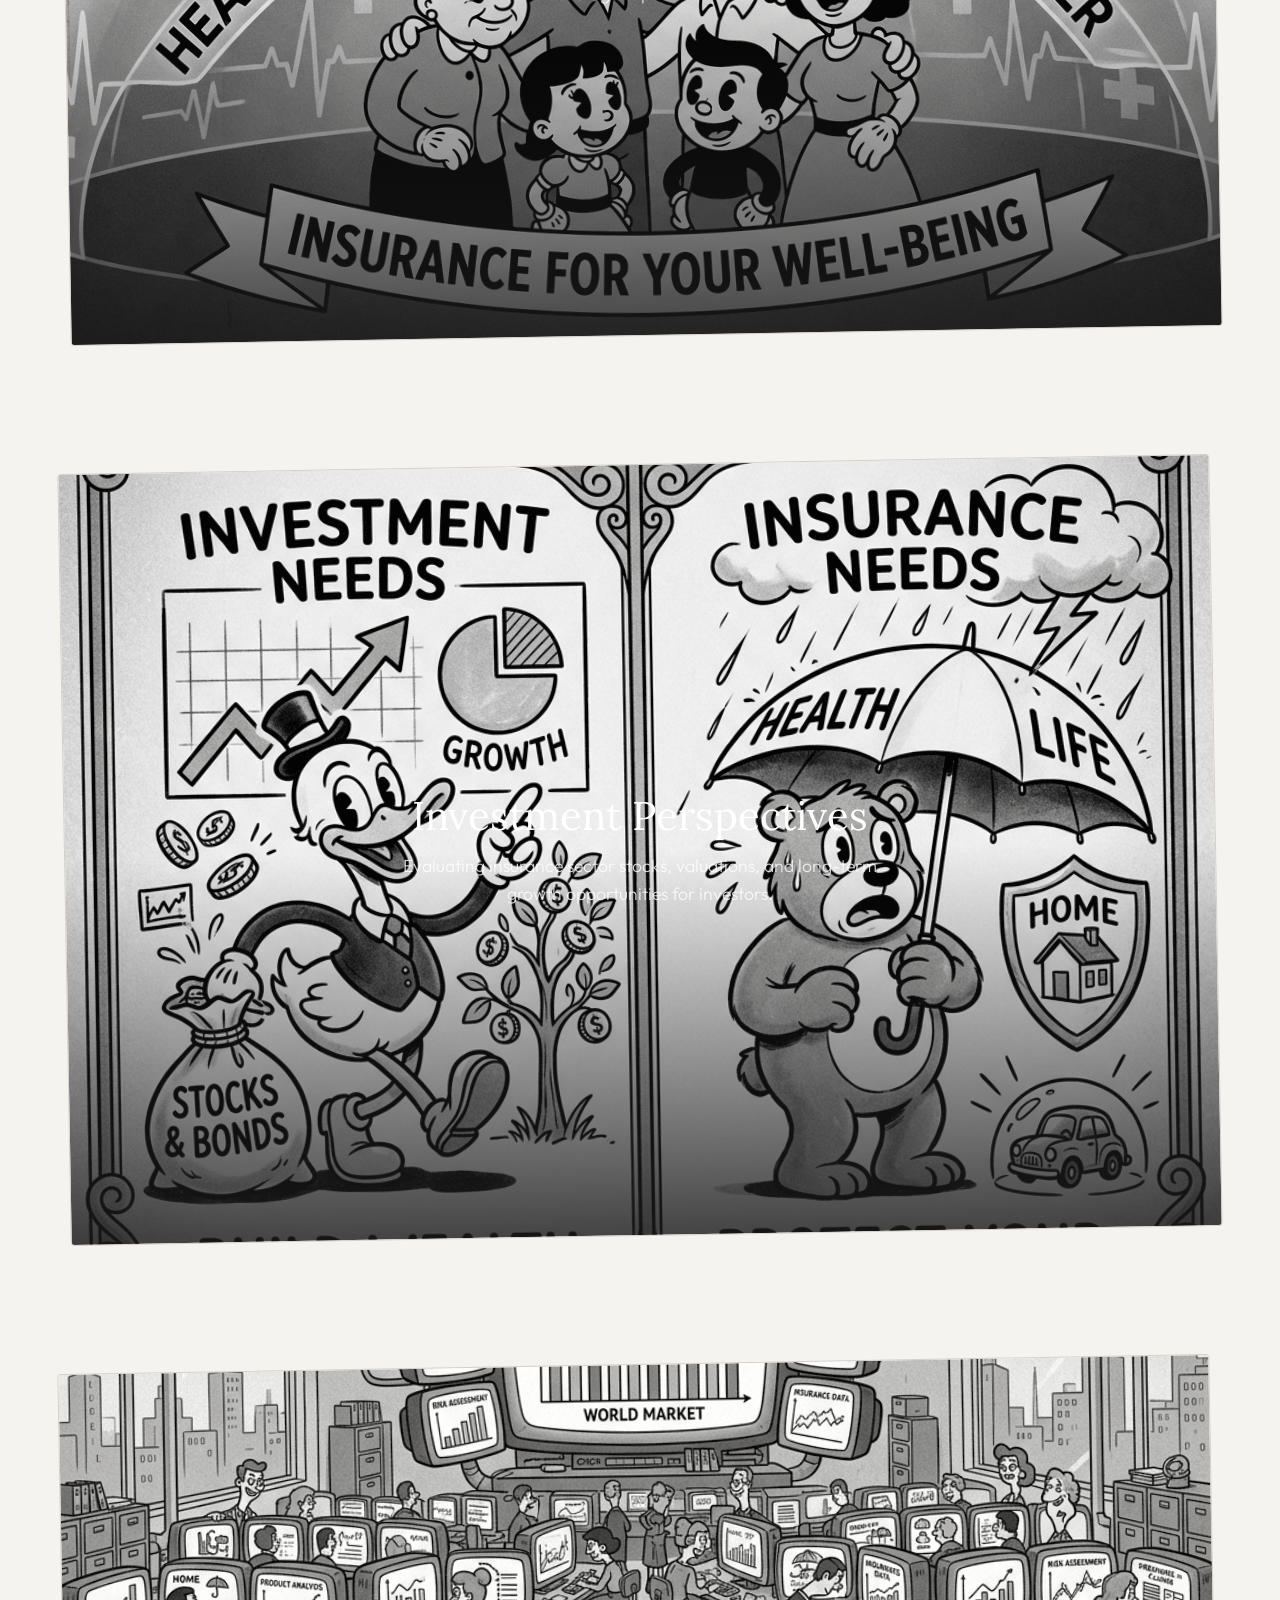
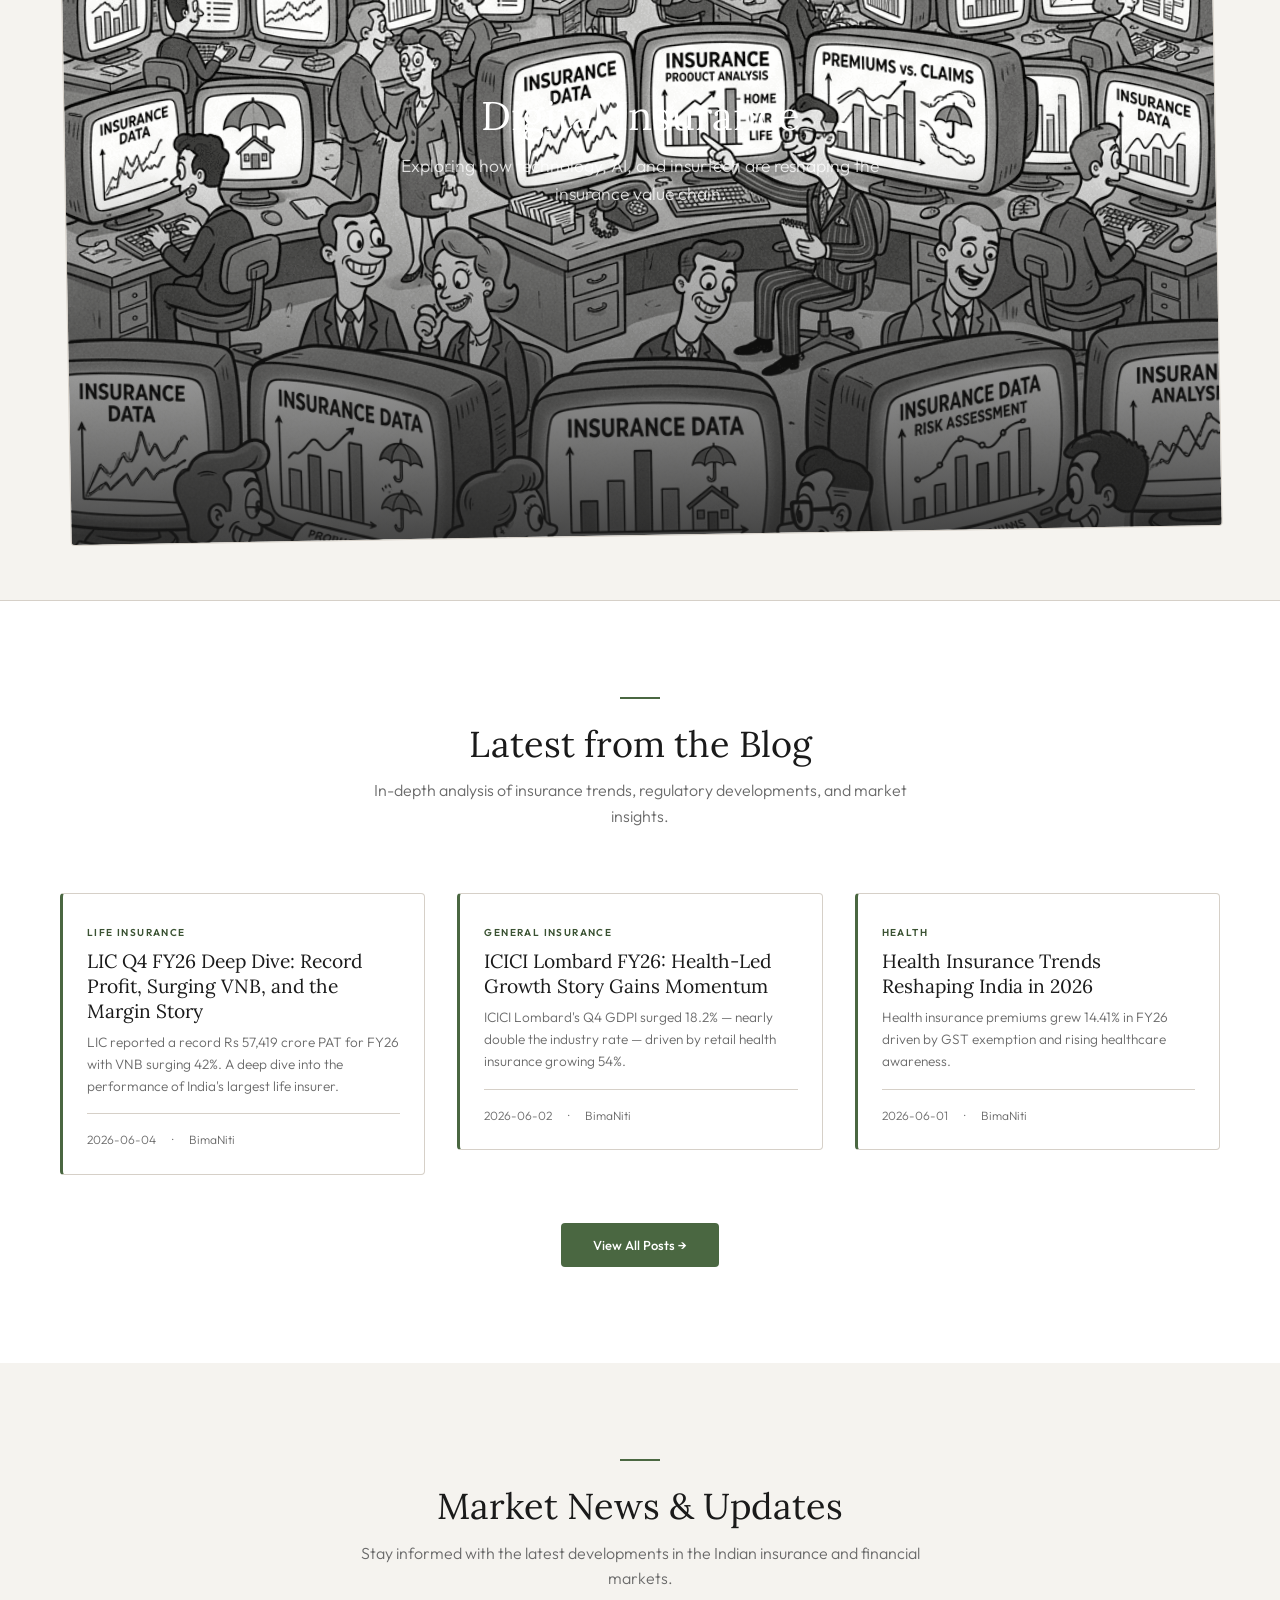
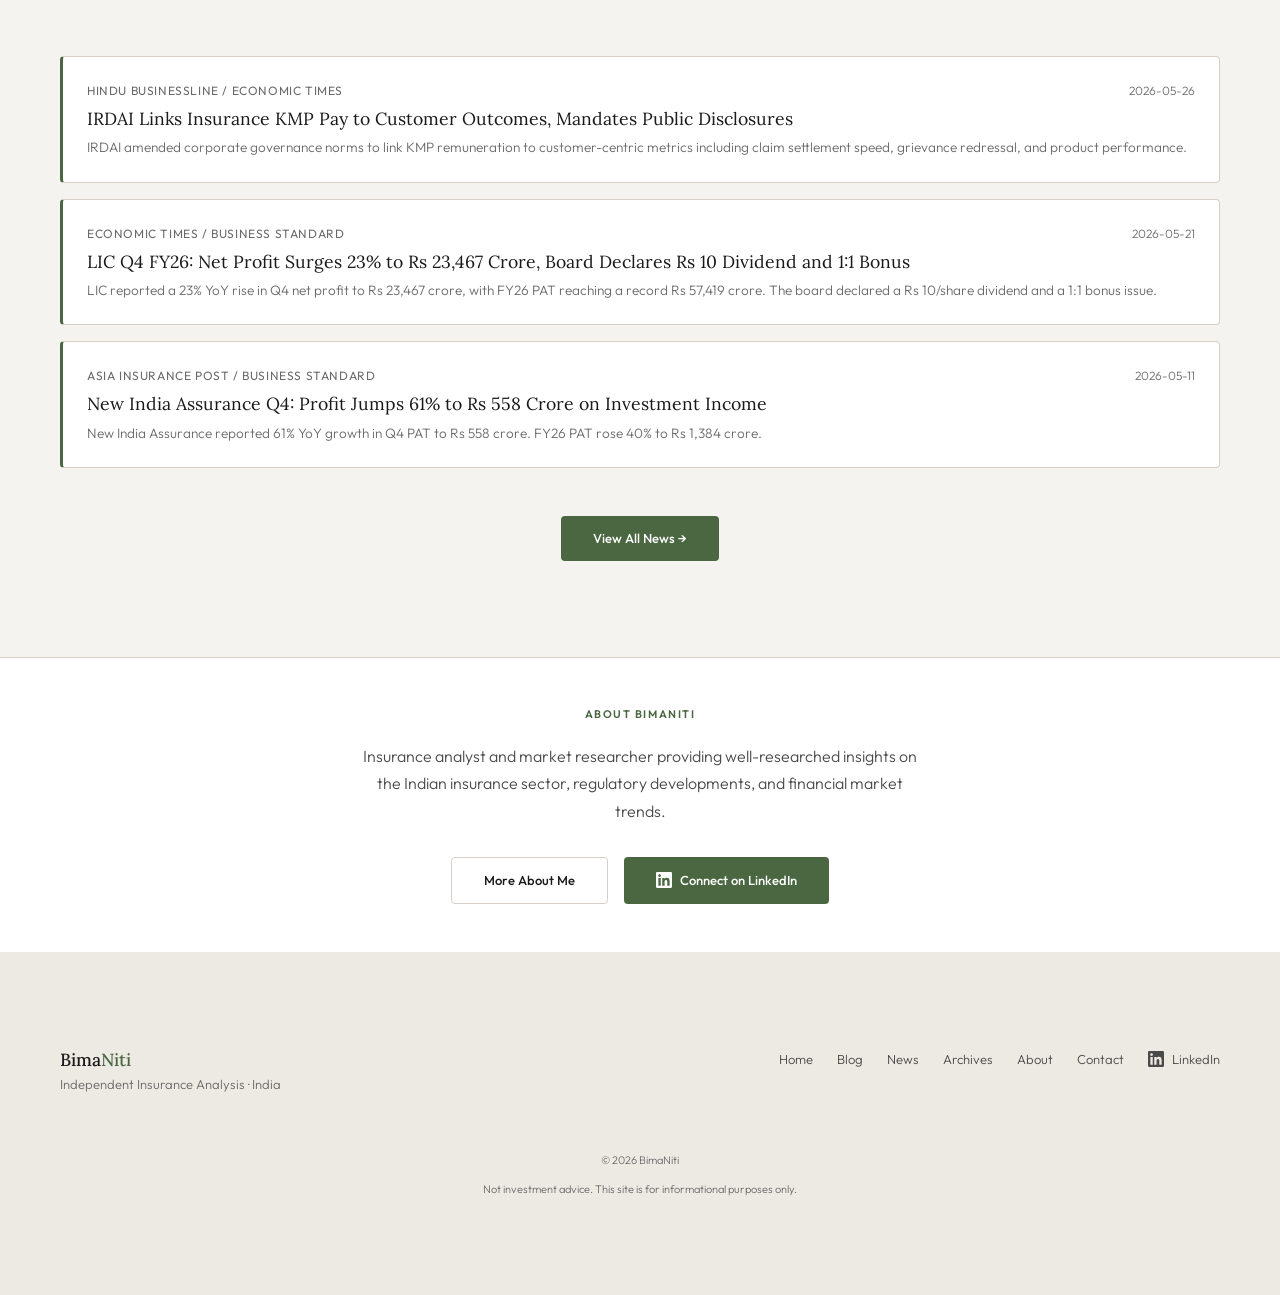
==== commit ae6928e2: "Rebrand site from Prasad Kulal to BimaNiti across all pages, data, and blueprint - Updated logos, ti" ====
--- a/index.html
+++ b/index.html
@@ -3,11 +3,11 @@
 <head>
     <meta charset="UTF-8">
     <meta name="viewport" content="width=device-width, initial-scale=1.0">
-    <title>Prasad Kulal — Insurance & Market Insights</title>
+    <title>BimaNiti — Insurance & Market Insights</title>
     <meta name="description" content="Analysing markets, decoding insurance, and sharing insights that matter. A curated platform for insurance analysis, market research, and financial perspectives.">
-    <meta name="keywords" content="insurance, market analysis, Indian insurance, IRDAI, financial insights, Prasad Kulal">
+    <meta name="keywords" content="insurance, market analysis, Indian insurance, IRDAI, financial insights, BimaNiti">
     <meta name="robots" content="index, follow">
-    <meta property="og:title" content="Prasad Kulal — Insurance & Market Insights">
+    <meta property="og:title" content="BimaNiti — Insurance & Market Insights">
     <meta property="og:description" content="Analysing markets, decoding insurance, and sharing insights that matter.">
     <meta property="og:type" content="website">
     <meta property="og:url" content="https://iamkprasad.github.io">
@@ -19,7 +19,7 @@
 <body>
     <nav class="navbar">
         <div class="nav-container">
-            <a href="index.html" class="logo">Prasad<span class="logo-accent"> Kulal</span></a>
+            <a href="index.html" class="logo">Bima<span class="logo-accent">Niti</span></a>
             <div class="desktop-nav">
                 <a href="index.html" class="nav-link active">Home</a>
                 <a href="blog.html" class="nav-link">Blog</a>
@@ -55,7 +55,7 @@
         <section class="hero">
             <div class="hero-content">
                 <div class="hero-eyebrow fade-in">Insurance &amp; Market Analysis</div>
-                <h1 class="hero-title fade-in-up" style="animation-delay: 0.2s">Prasad Chandra Kulal</h1>
+                <h1 class="hero-title fade-in-up" style="animation-delay: 0.2s">BimaNiti</h1>
                 <p class="hero-desc fade-in" style="animation-delay: 0.4s">
                     Analysing markets, decoding insurance, and sharing insights that matter.
                     A curated platform for insurance analysis, market research, and financial perspectives.
@@ -106,7 +106,7 @@
 
         <section class="focus-section">
             <div class="max-w-4xl mx-auto text-center">
-                <div style="font-family: var(--font-body); font-size: 11px; font-weight: 600; text-transform: uppercase; letter-spacing: 0.14em; color: var(--accent); margin-bottom: 20px;">About Prasad Chandra Kulal</div>
+                <div style="font-family: var(--font-body); font-size: 11px; font-weight: 600; text-transform: uppercase; letter-spacing: 0.14em; color: var(--accent); margin-bottom: 20px;">About BimaNiti</div>
                 <p style="color: var(--text-secondary); max-width: 36rem; margin: 0 auto 2rem; line-height: 1.7; font-weight: 300; font-size: 1rem;">
                     Insurance analyst and market researcher providing well-researched insights on the Indian insurance sector,
                     regulatory developments, and financial market trends.
@@ -126,7 +126,7 @@
         <div class="max-w-5xl mx-auto">
             <div class="footer-content">
                 <div>
-                    <h3 class="footer-brand">Prasad<span style="color:var(--accent);"> Kulal</span></h3>
+                    <h3 class="footer-brand">Bima<span style="color:var(--accent);">Niti</span></h3>
                     <p class="footer-desc">Independent Insurance Analysis · India</p>
                 </div>
                 <div class="footer-links">
@@ -142,7 +142,7 @@
                     </a>
                 </div>
             </div>
-            <p class="footer-copyright">© <span id="currentYear"></span> Prasad Chandra Kulal</p>
+            <p class="footer-copyright">© <span id="currentYear"></span> BimaNiti</p>
             <p class="footer-disclaimer">Not investment advice. This site is for informational purposes only.</p>
         </div>
     </footer>
--- a/style.css
+++ b/style.css
@@ -887,6 +887,23 @@
 }
 
 /* Post page */
+.prev-coverage-banner {
+  background: #fdf8e8;
+  border-left: 3px solid #b8860b;
+  padding: 10px 16px;
+  font-size: 13px;
+  border-radius: 6px;
+  margin-bottom: 24px;
+}
+.dark .prev-coverage-banner {
+  background: #2a2210;
+  color: #d4a84b;
+}
+.prev-coverage-banner a {
+  color: var(--accent);
+  text-decoration: underline;
+}
+
 .post-hero {
   background: var(--bg-primary);
   text-align: center;
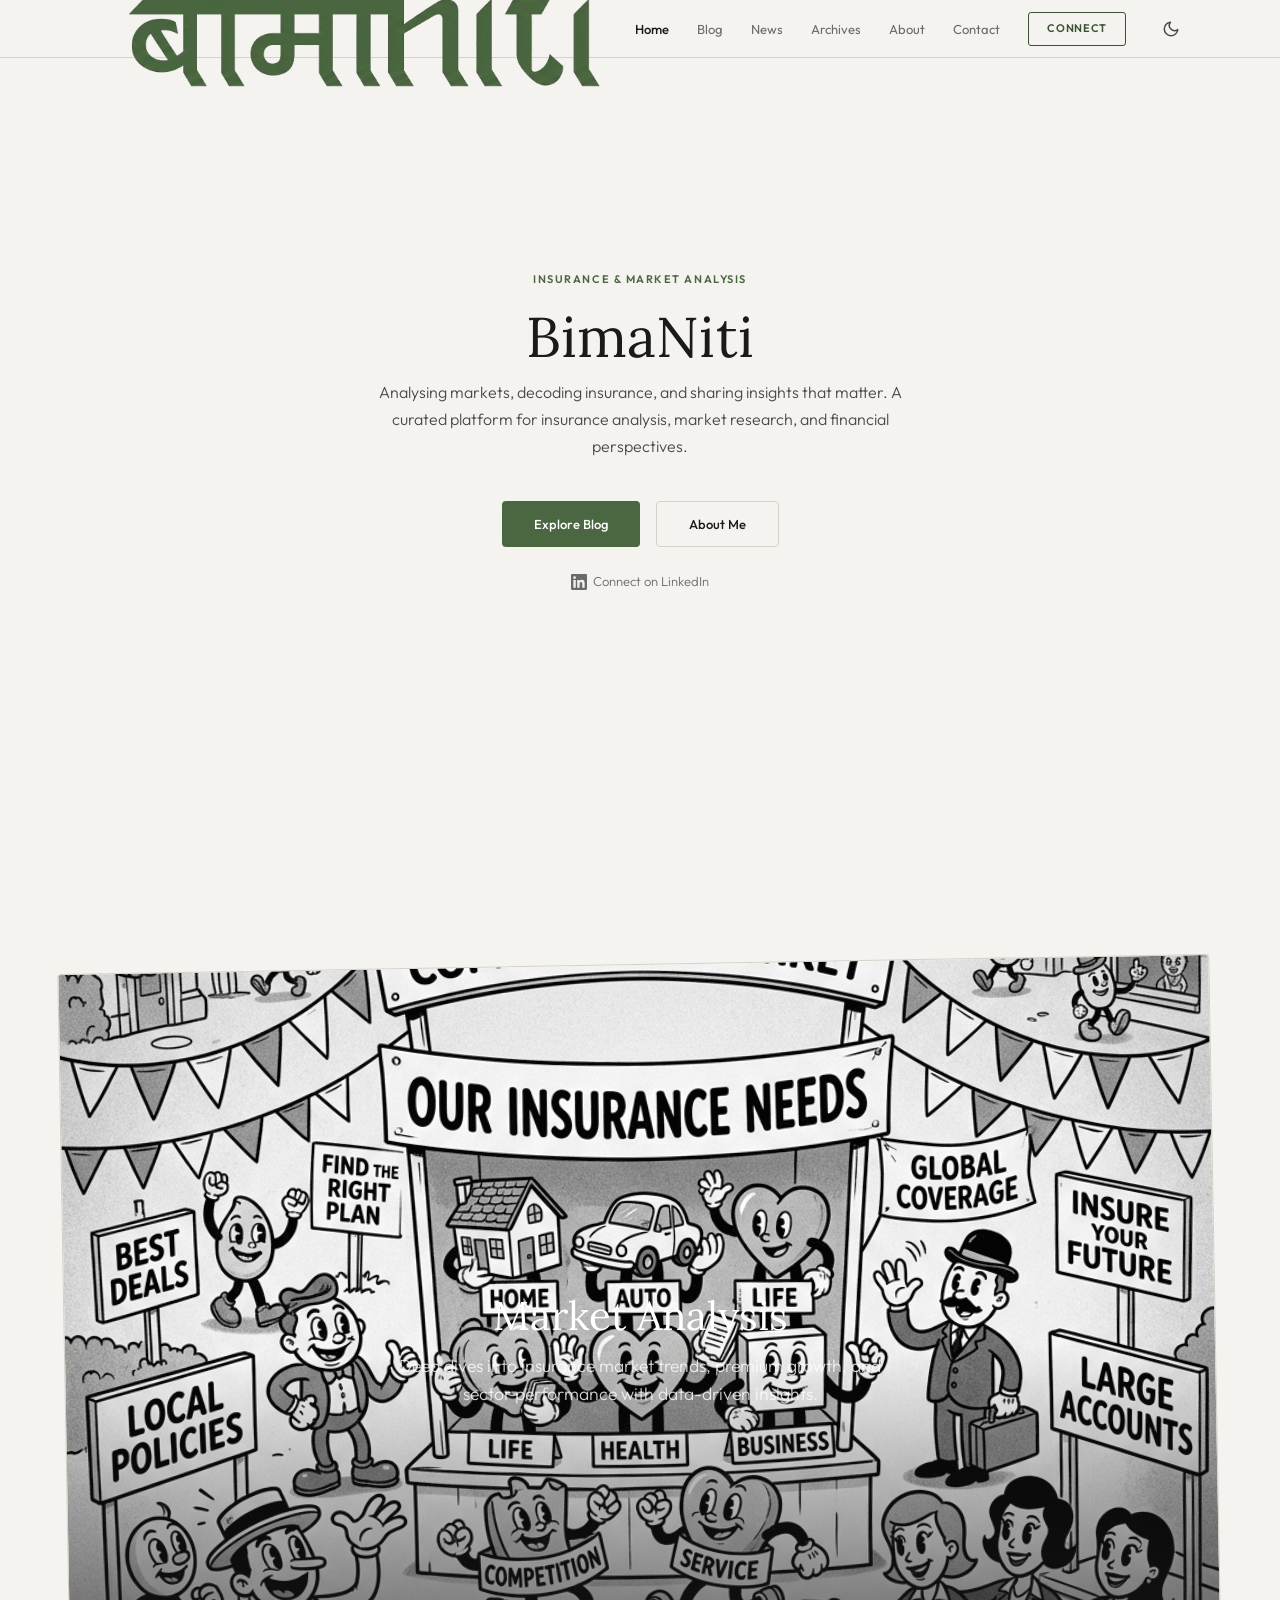
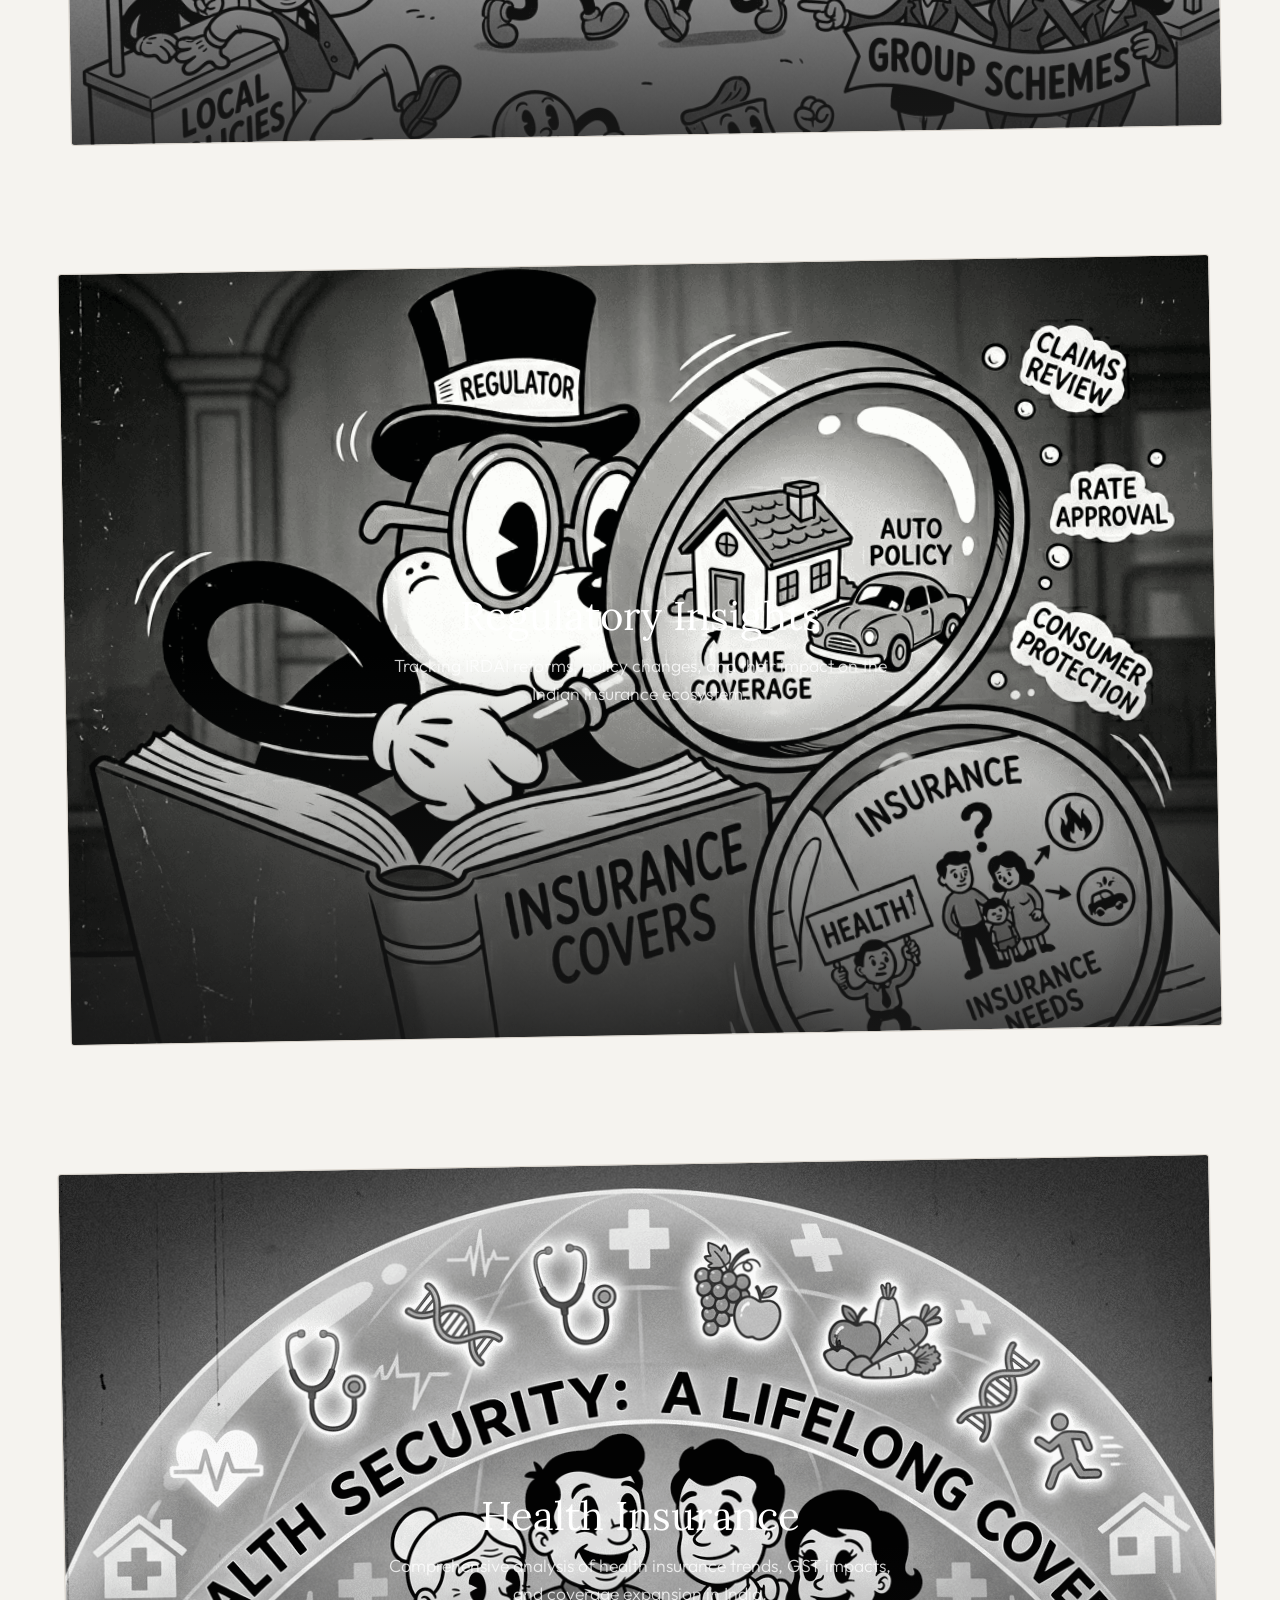
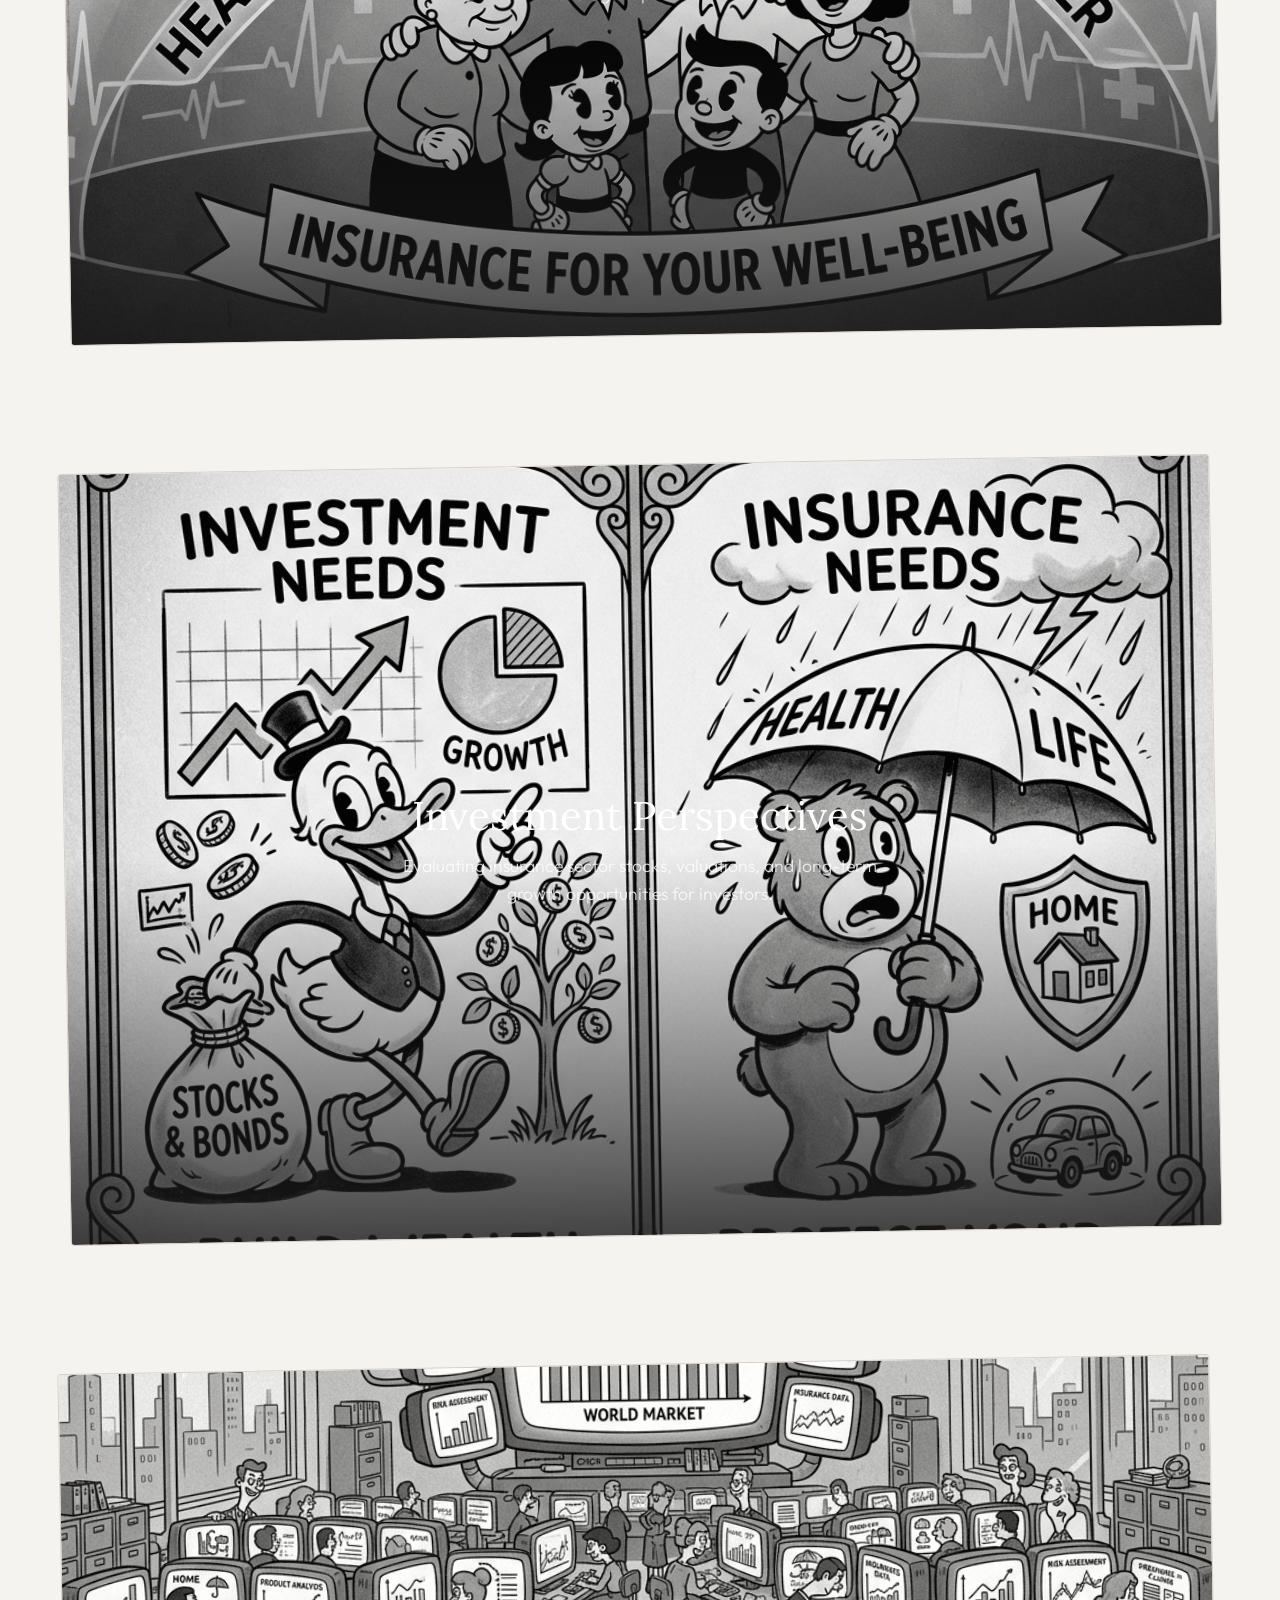
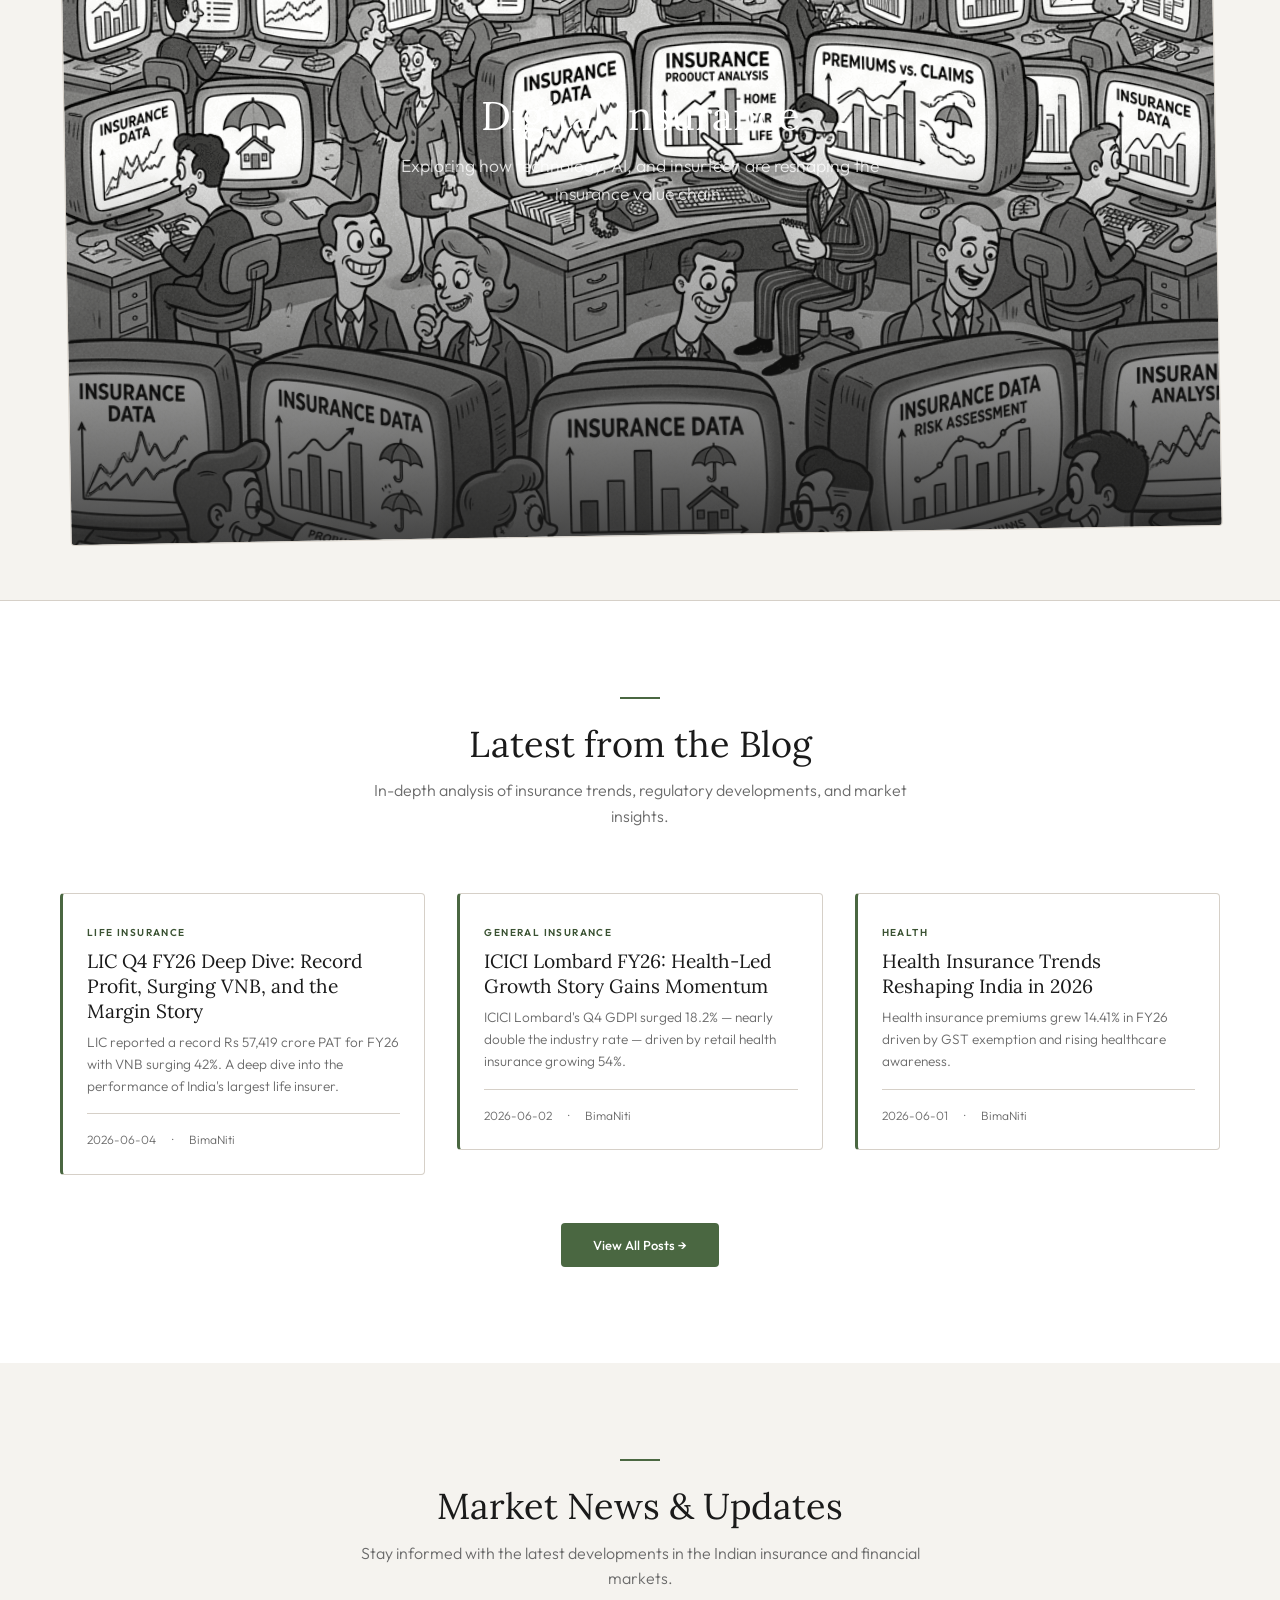
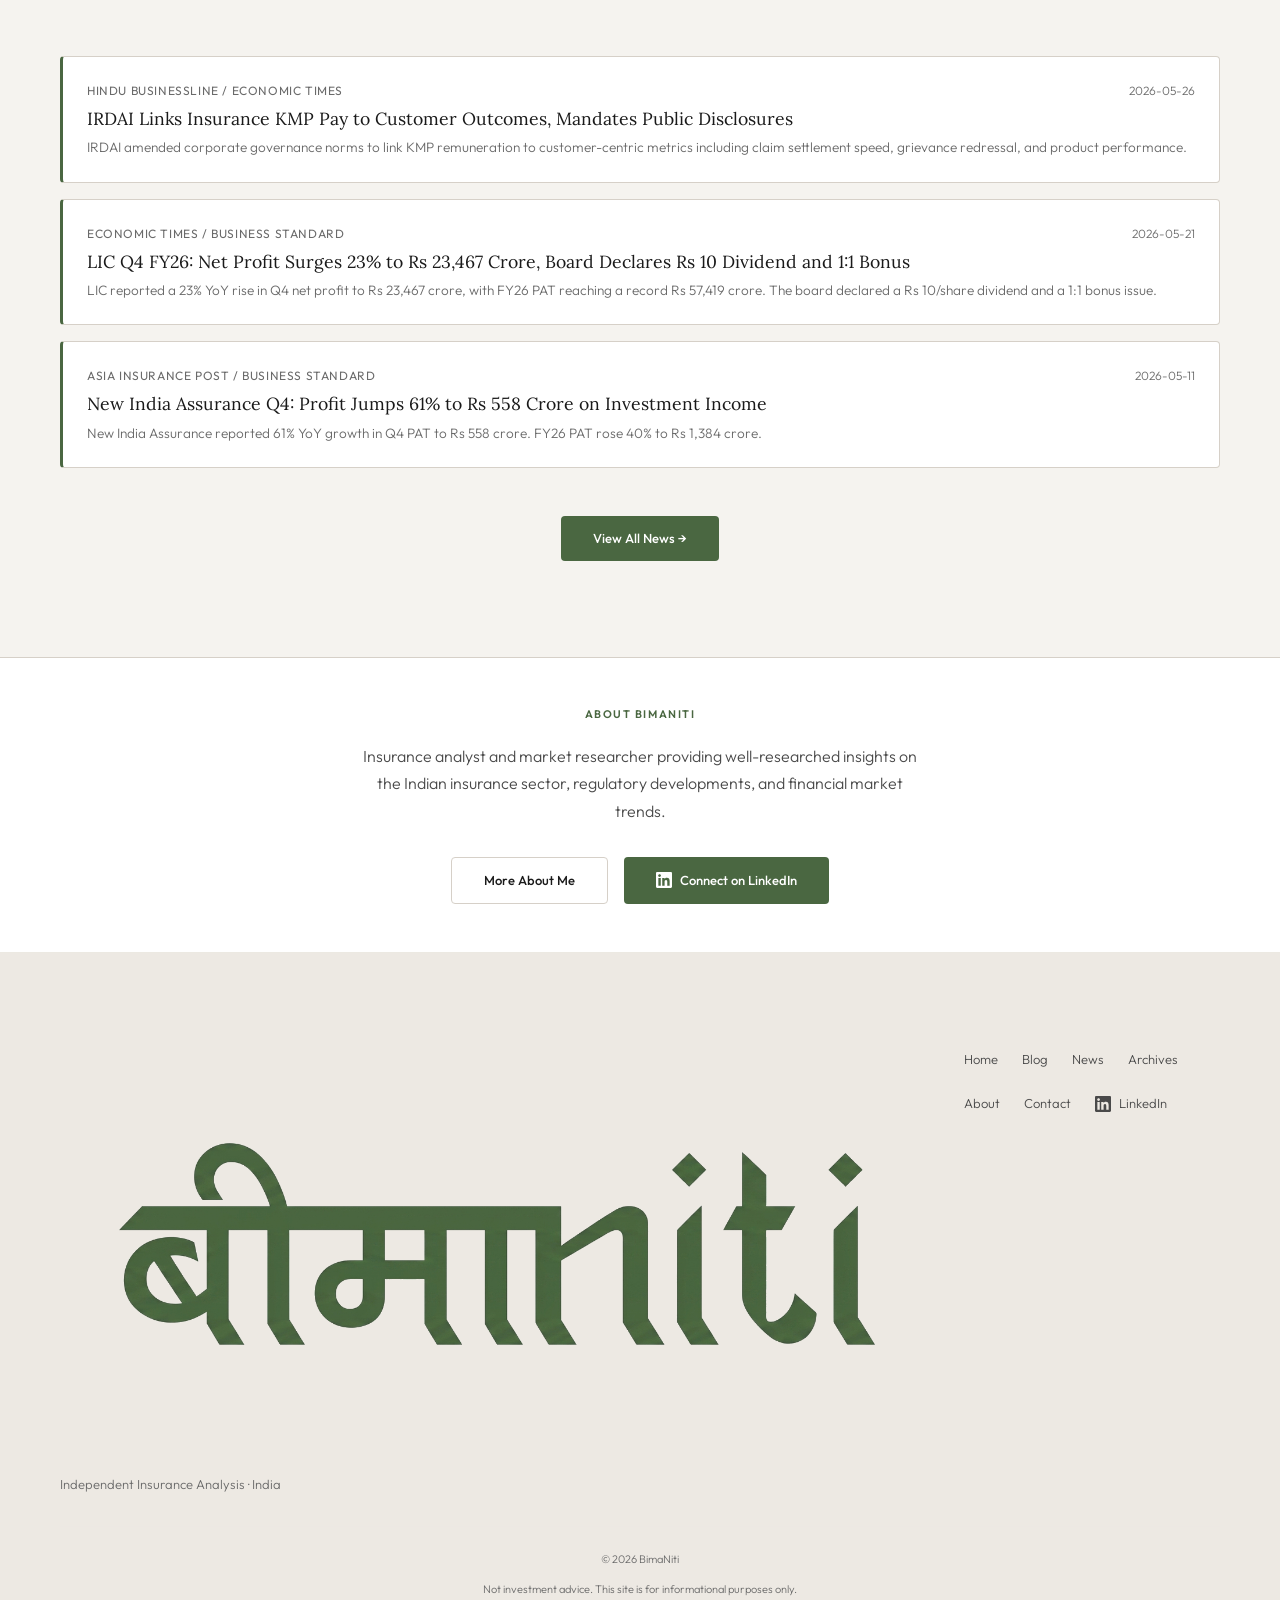
==== commit 781331ea: "integrate logo.png into navbar, footer, and favicon across all pages" ====
--- a/index.html
+++ b/index.html
@@ -15,11 +15,12 @@
     <link rel="preconnect" href="https://fonts.googleapis.com">
     <link rel="preconnect" href="https://fonts.gstatic.com" crossorigin>
     <link href="https://fonts.googleapis.com/css2?family=Lora:ital,wght@0,400;0,500;1,400&family=Outfit:wght@300;400;500;600&display=swap" rel="stylesheet">
+    <link rel="icon" type="image/png" href="logo.png">
 </head>
 <body>
     <nav class="navbar">
         <div class="nav-container">
-            <a href="index.html" class="logo">Bima<span class="logo-accent">Niti</span></a>
+            <a href="index.html" class="logo"><img src="logo.png" alt="BimaNiti" height="36"></a>
             <div class="desktop-nav">
                 <a href="index.html" class="nav-link active">Home</a>
                 <a href="blog.html" class="nav-link">Blog</a>
@@ -126,7 +127,7 @@
         <div class="max-w-5xl mx-auto">
             <div class="footer-content">
                 <div>
-                    <h3 class="footer-brand">Bima<span style="color:var(--accent);">Niti</span></h3>
+                    <img src="logo.png" alt="BimaNiti" height="32" class="footer-brand">
                     <p class="footer-desc">Independent Insurance Analysis · India</p>
                 </div>
                 <div class="footer-links">
--- a/style.css
+++ b/style.css
@@ -161,15 +161,13 @@
 }
 
 .logo {
-  font-family: var(--font-display);
-  font-size: 17px;
-  font-weight: 500;
-  color: var(--text-primary);
-  letter-spacing: -0.01em;
-}
-
-.logo-accent {
-  color: var(--accent);
+  display: flex;
+  align-items: center;
+  line-height: 0;
+}
+
+.logo img {
+  display: block;
 }
 
 .desktop-nav { display: none; align-items: center; gap: 28px; }
@@ -822,11 +820,12 @@
 }
 
 .footer-brand {
-  font-family: var(--font-display);
-  font-size: 1.1rem;
-  font-weight: 500;
-  color: var(--text-primary);
-  margin-bottom: 0.25rem;
+  line-height: 0;
+  margin-bottom: 0.5rem;
+}
+
+.footer-brand img {
+  display: block;
 }
 
 .footer-desc {
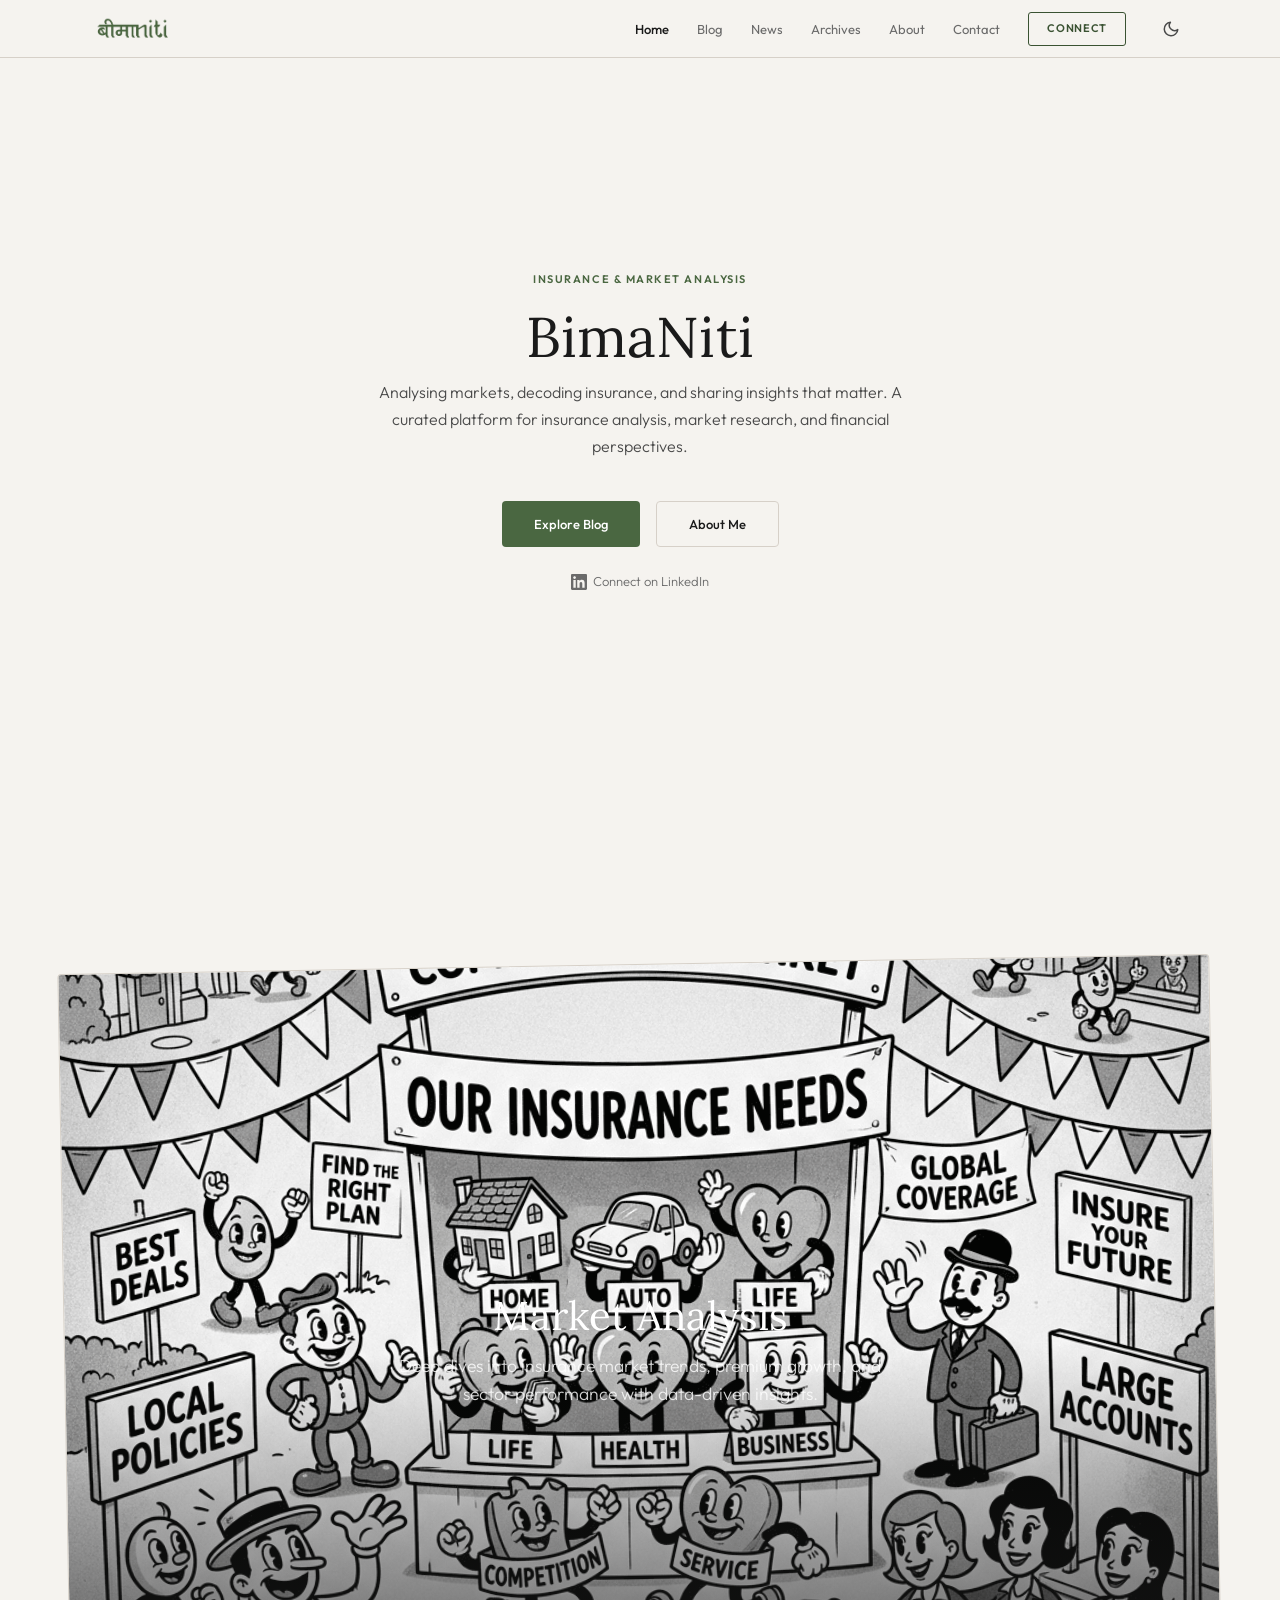
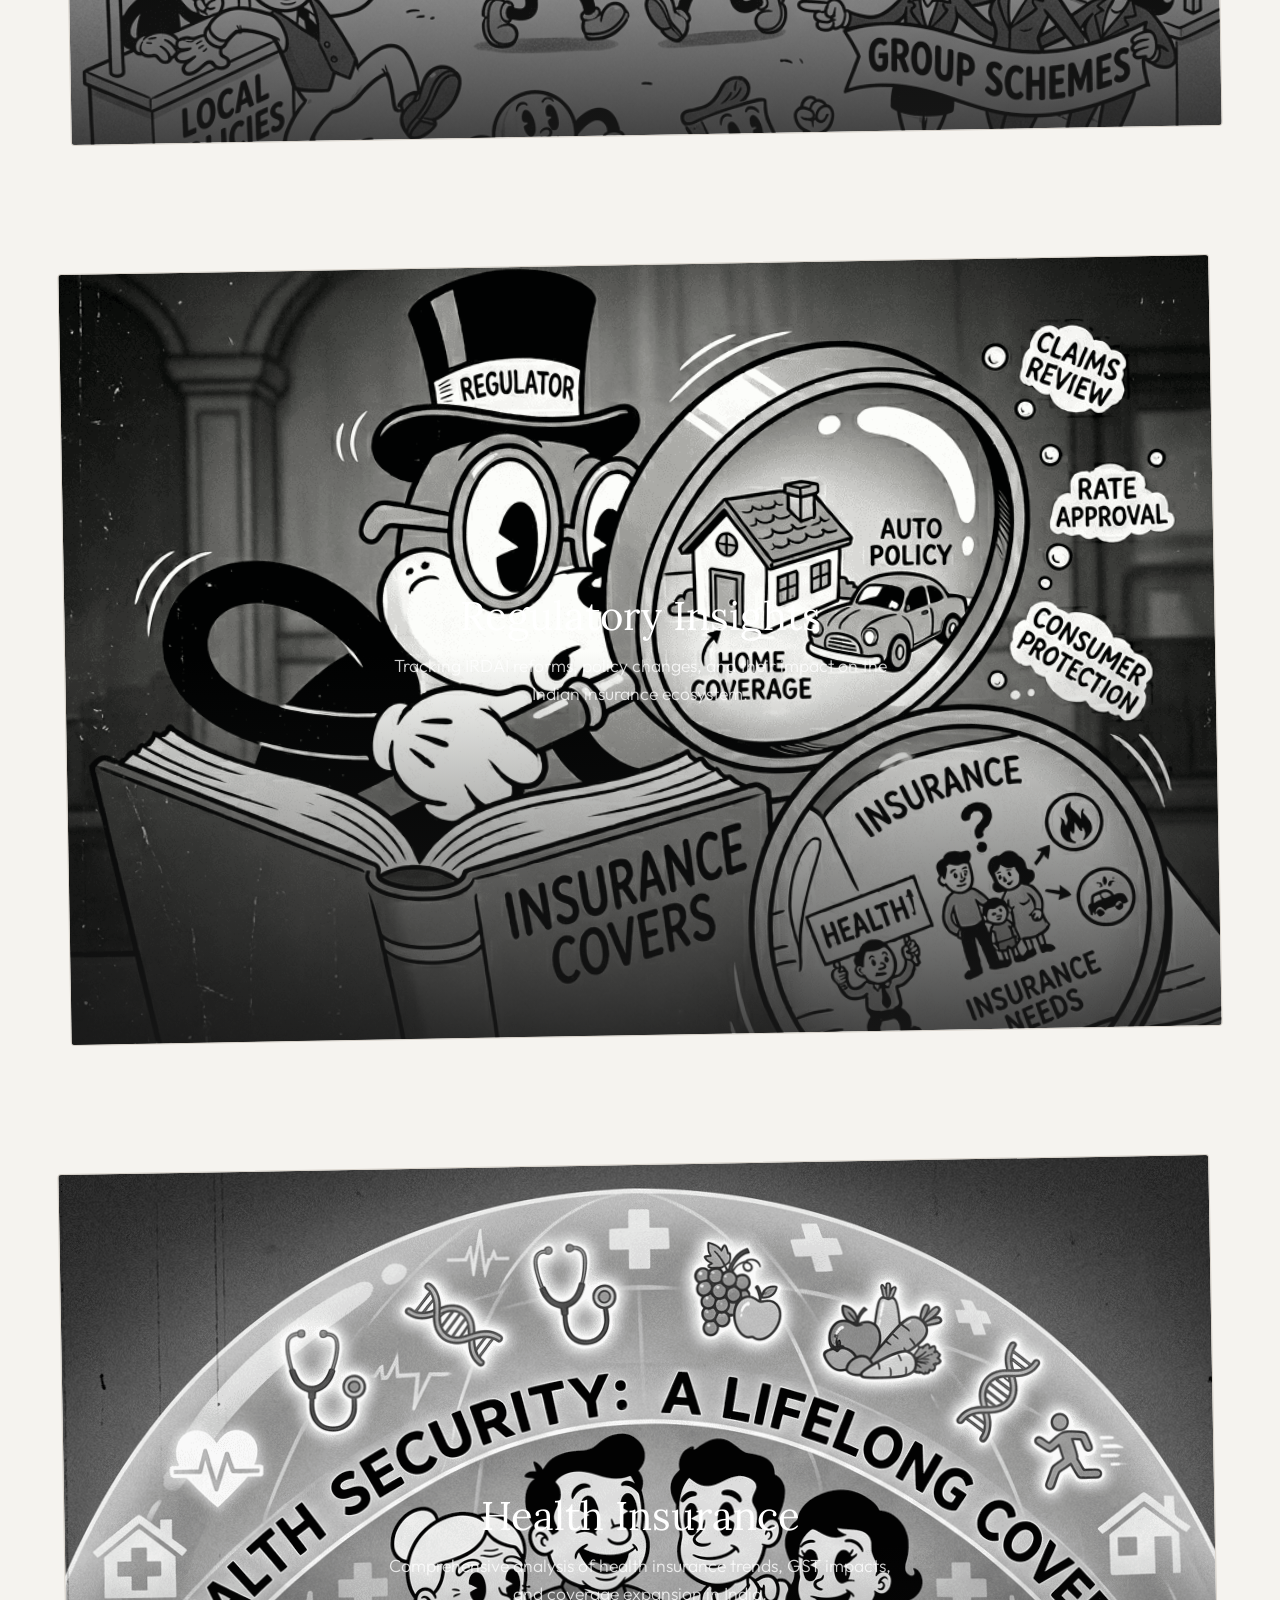
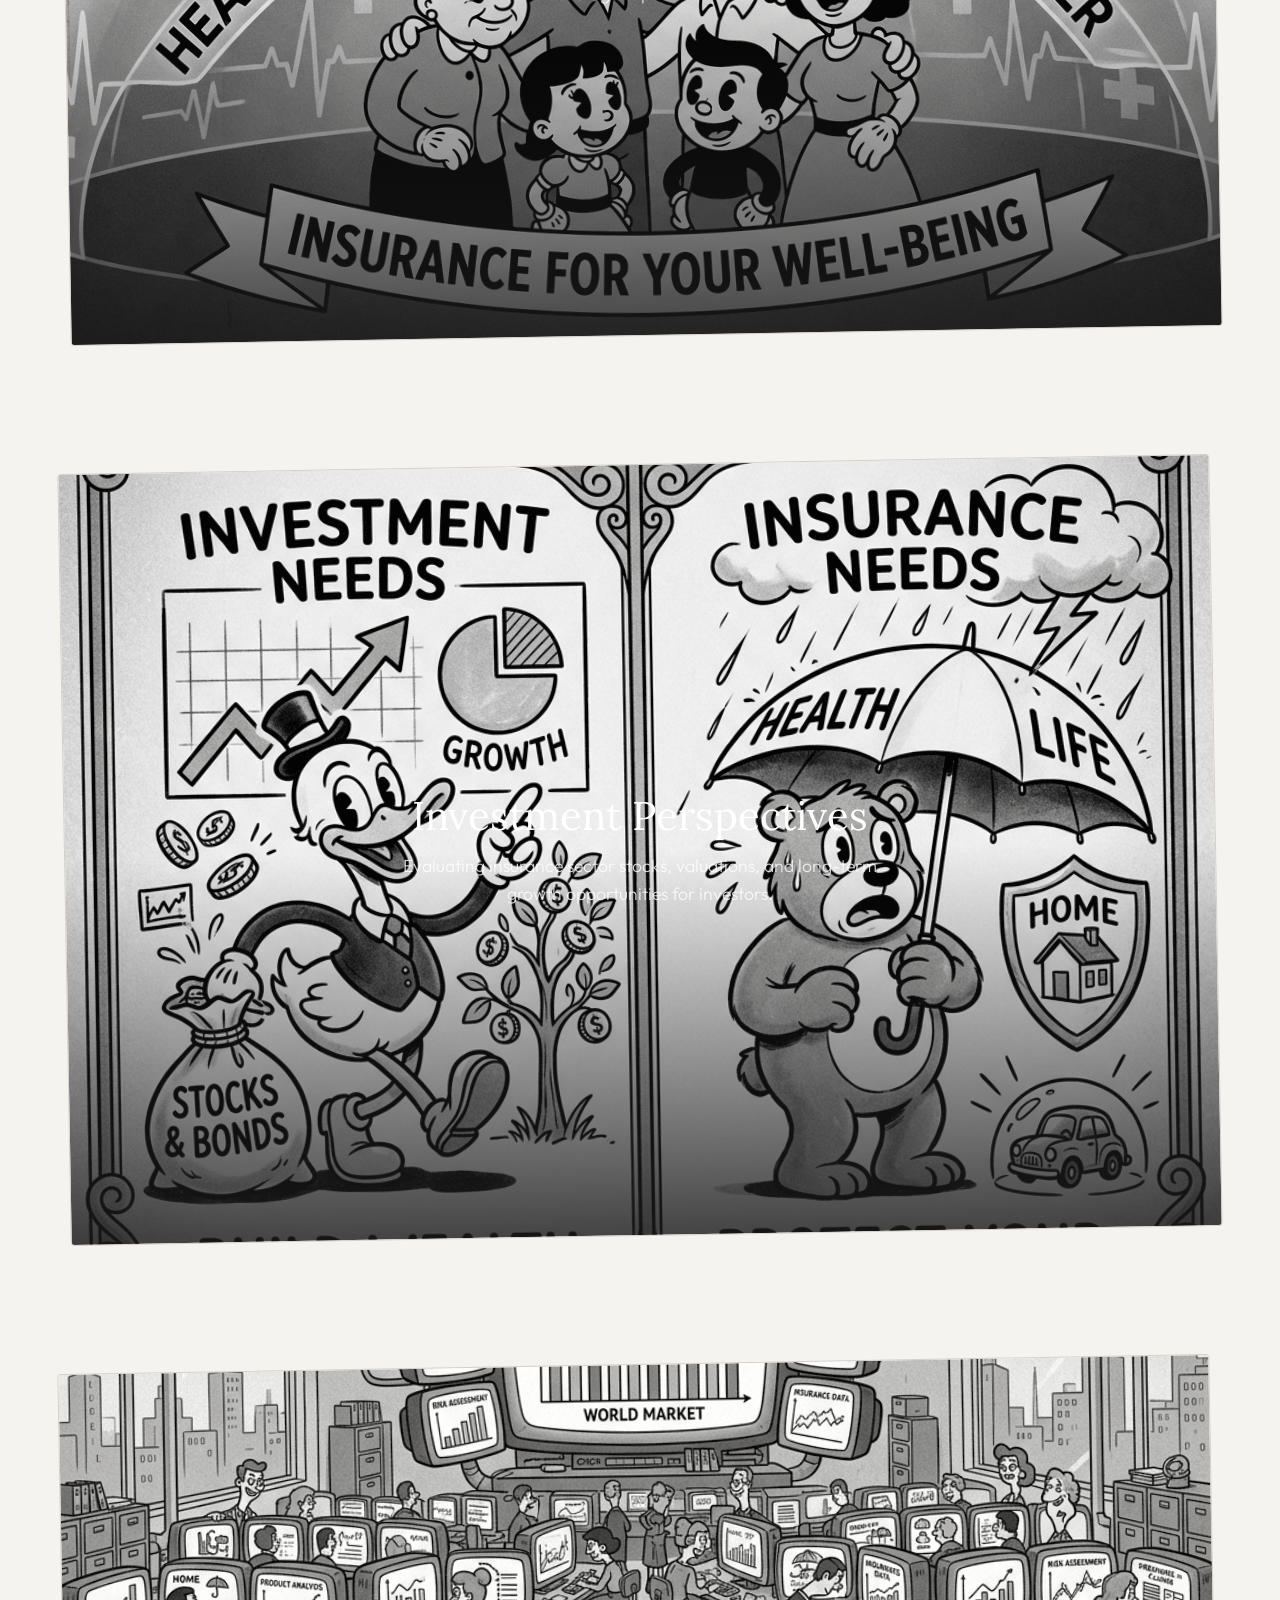
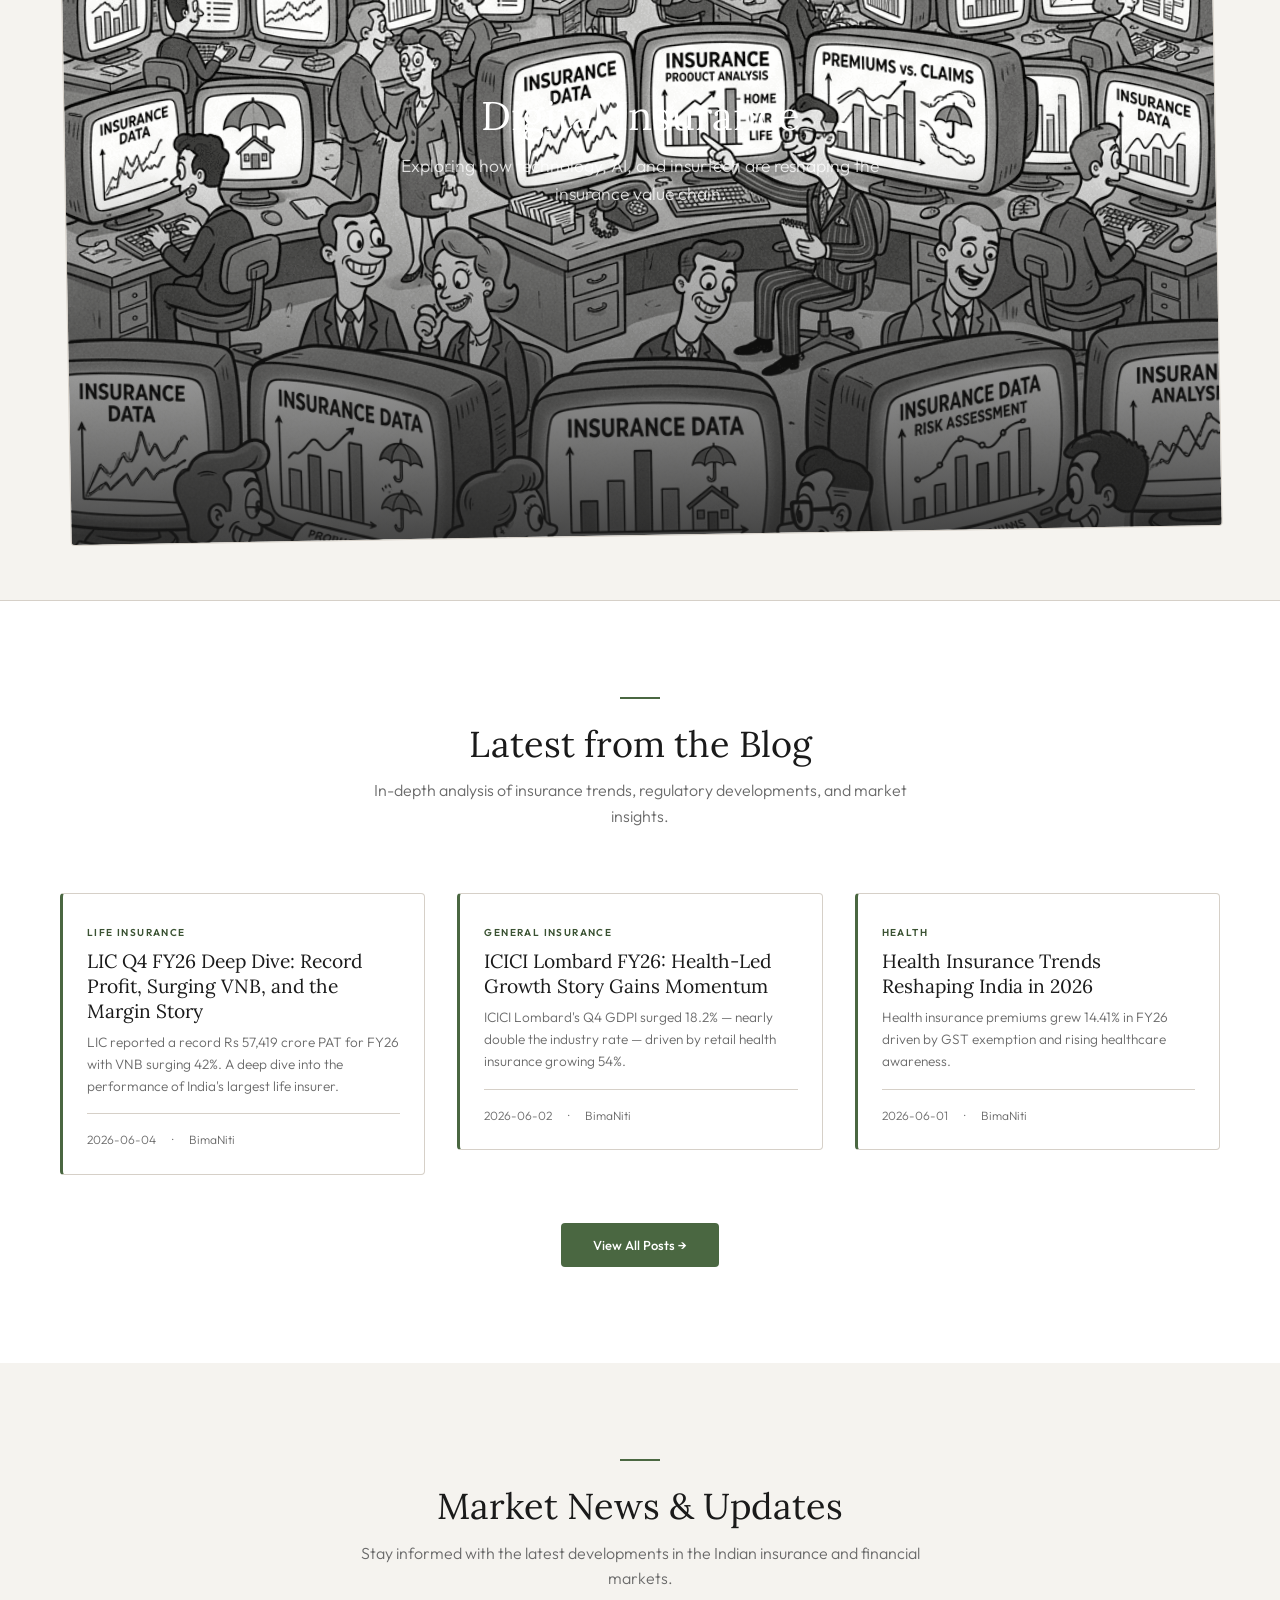
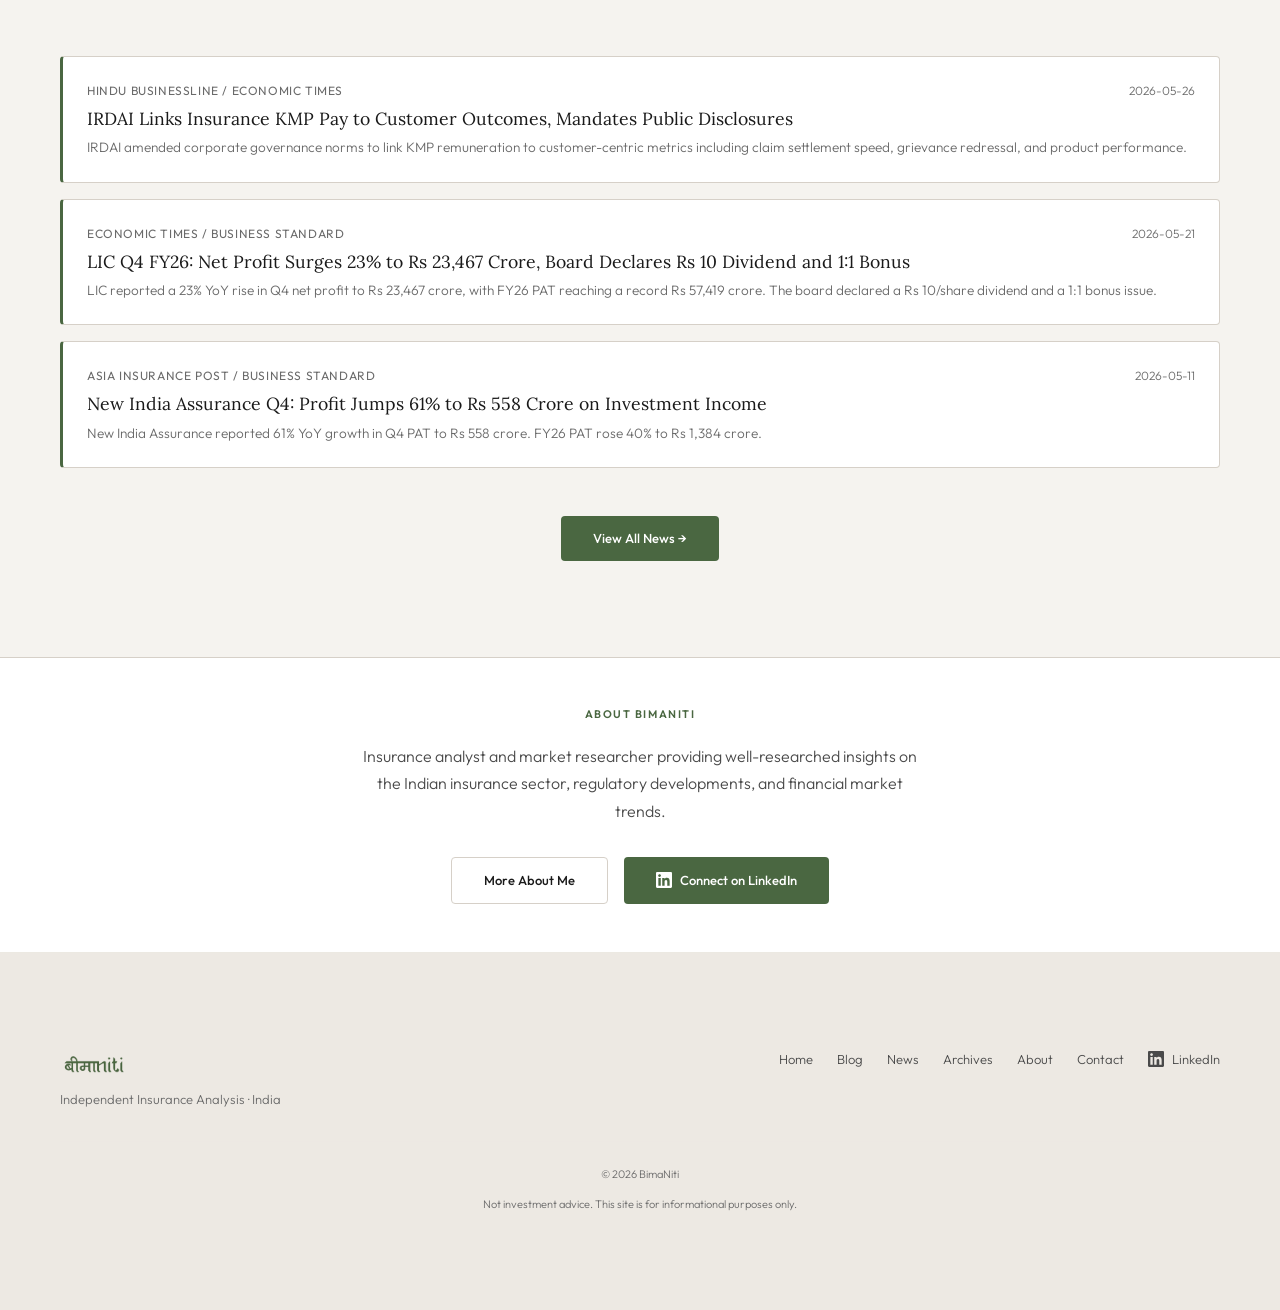
==== commit c1cd30fa: "fix: resize navbar logo to 38px and footer logo to 32px, move sizing to CSS" ====
--- a/index.html
+++ b/index.html
@@ -20,7 +20,7 @@
 <body>
     <nav class="navbar">
         <div class="nav-container">
-            <a href="index.html" class="logo"><img src="logo.png" alt="BimaNiti" height="36"></a>
+            <a href="index.html" class="logo"><img src="logo-transparent.png" alt="BimaNiti"></a>
             <div class="desktop-nav">
                 <a href="index.html" class="nav-link active">Home</a>
                 <a href="blog.html" class="nav-link">Blog</a>
@@ -127,7 +127,7 @@
         <div class="max-w-5xl mx-auto">
             <div class="footer-content">
                 <div>
-                    <img src="logo.png" alt="BimaNiti" height="32" class="footer-brand">
+                    <img src="logo.png" alt="BimaNiti" class="footer-brand">
                     <p class="footer-desc">Independent Insurance Analysis · India</p>
                 </div>
                 <div class="footer-links">
--- a/style.css
+++ b/style.css
@@ -167,7 +167,12 @@
 }
 
 .logo img {
+  height: 38px;
+  width: auto;
+  max-width: 160px;
   display: block;
+  object-fit: contain;
+  background: none;
 }
 
 .desktop-nav { display: none; align-items: center; gap: 28px; }
@@ -820,12 +825,12 @@
 }
 
 .footer-brand {
-  line-height: 0;
-  margin-bottom: 0.5rem;
-}
-
-.footer-brand img {
+  height: 32px;
+  width: auto;
+  max-width: 140px;
   display: block;
+  object-fit: contain;
+  margin-bottom: 8px;
 }
 
 .footer-desc {
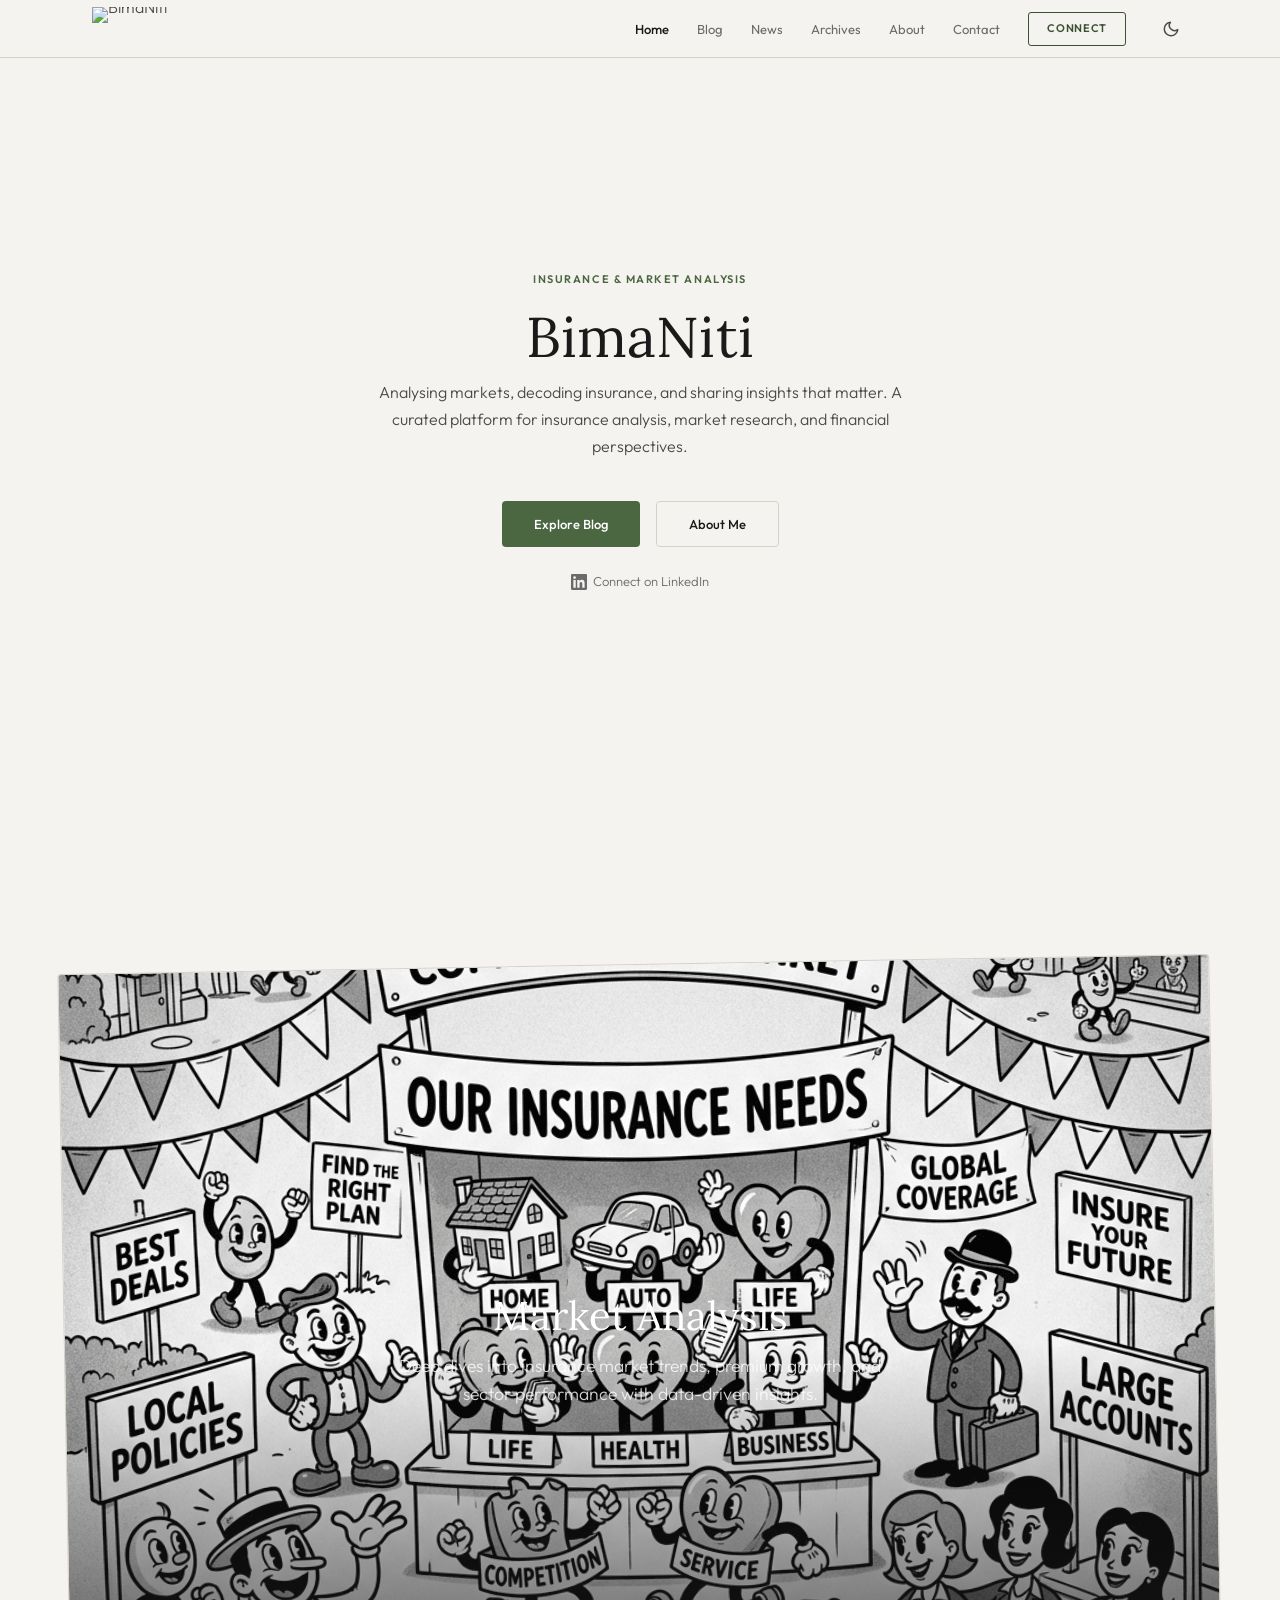
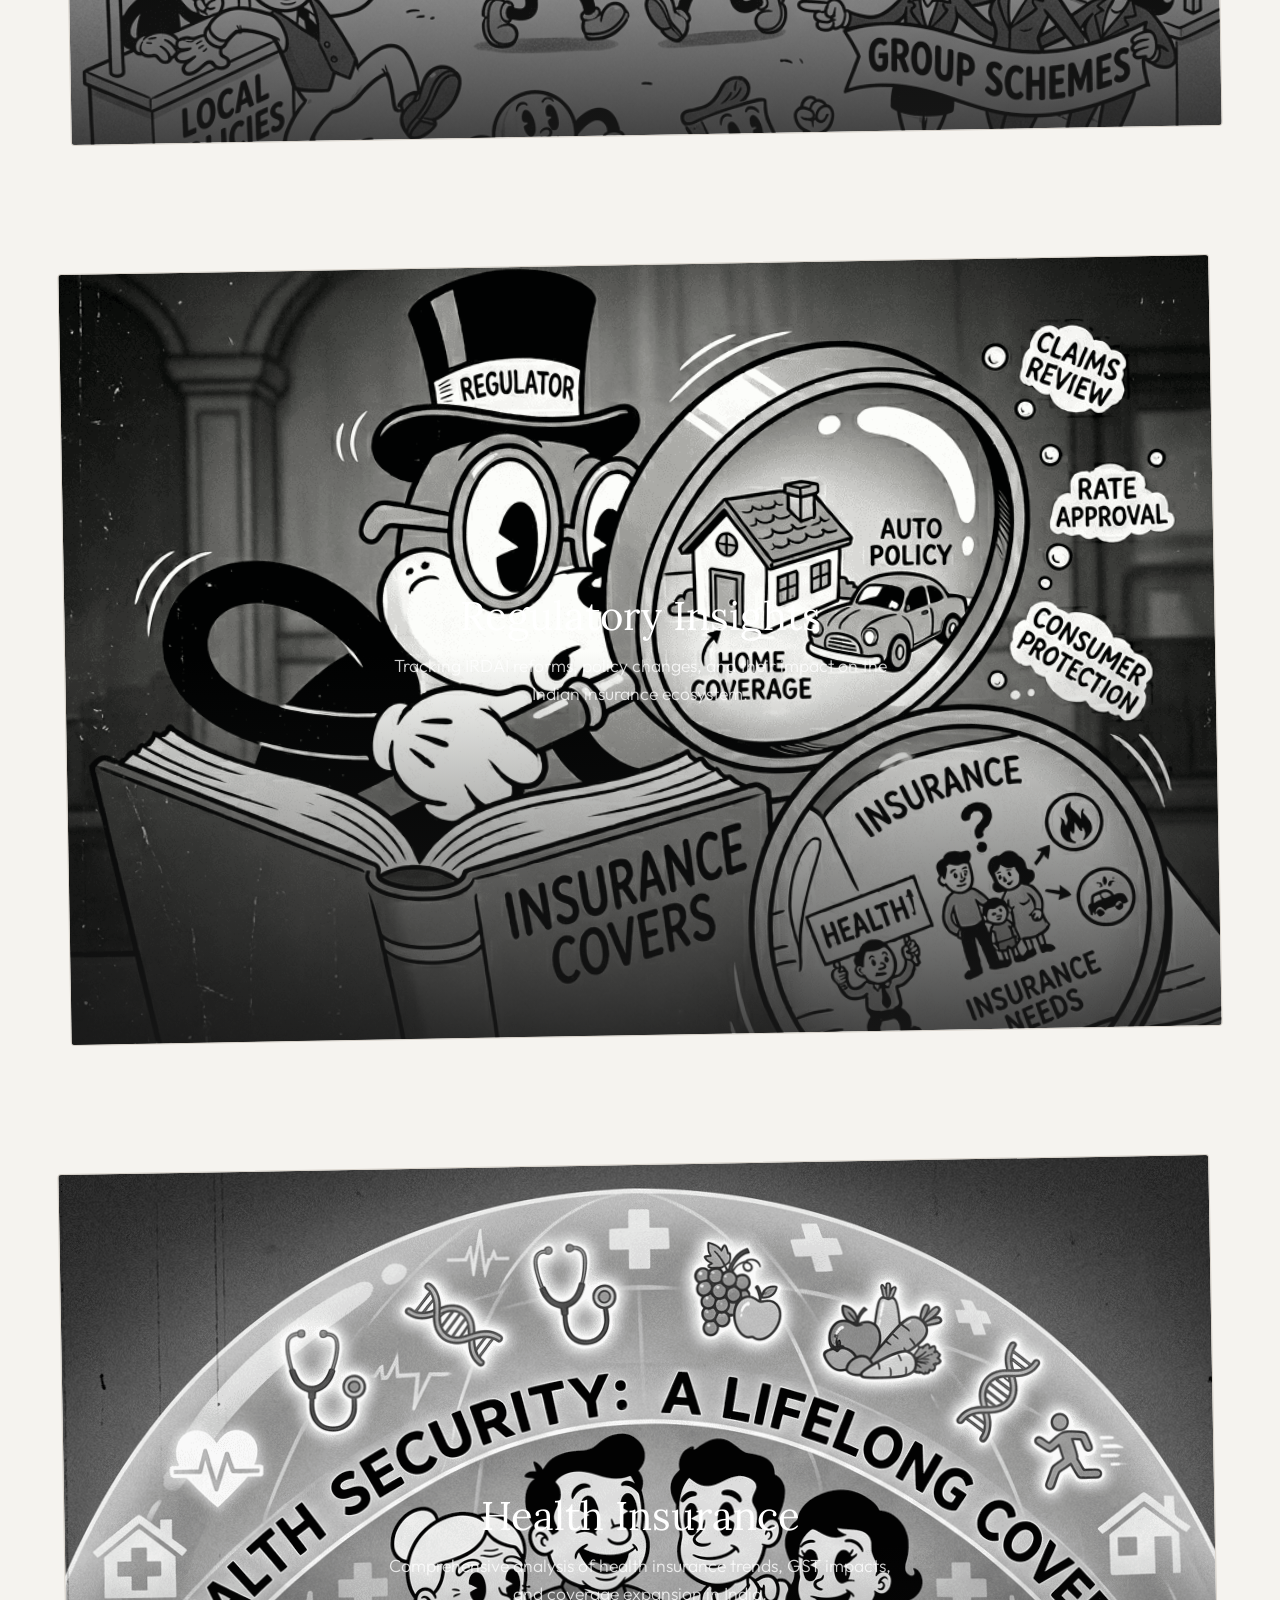
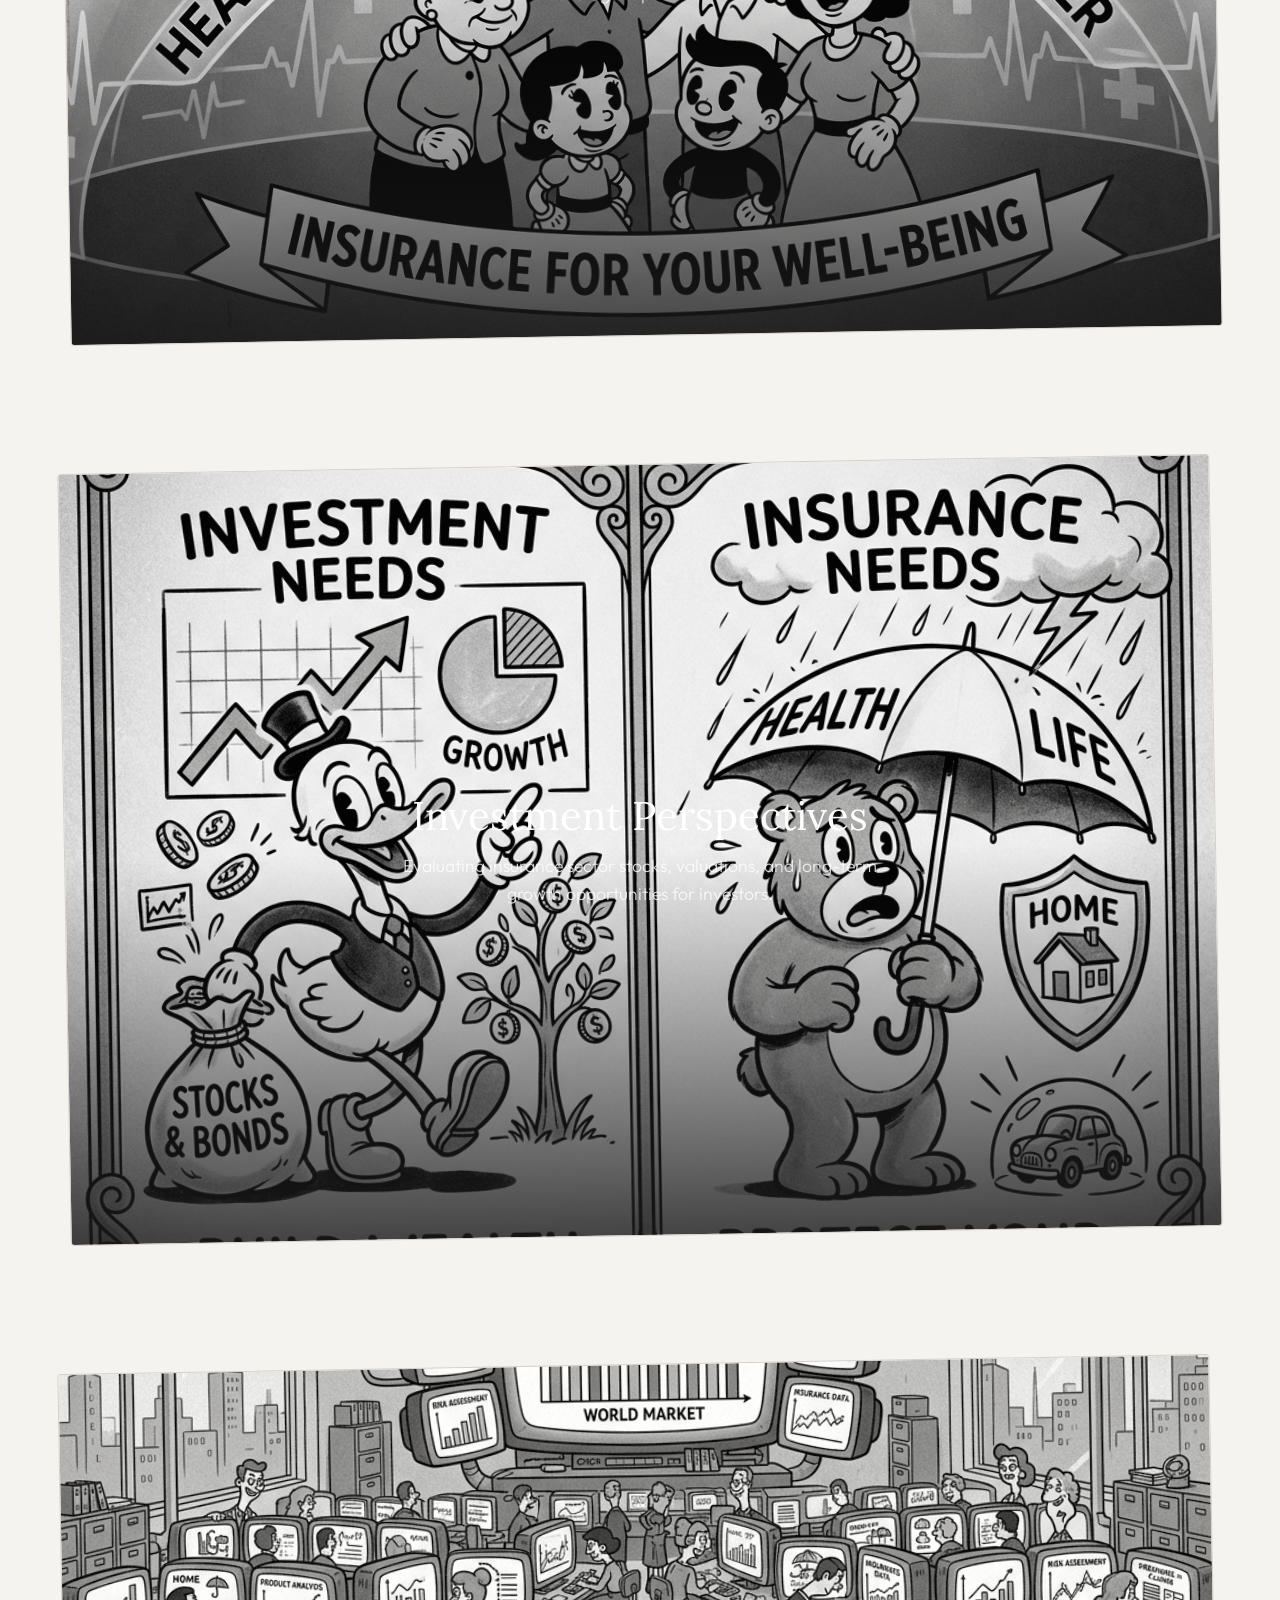
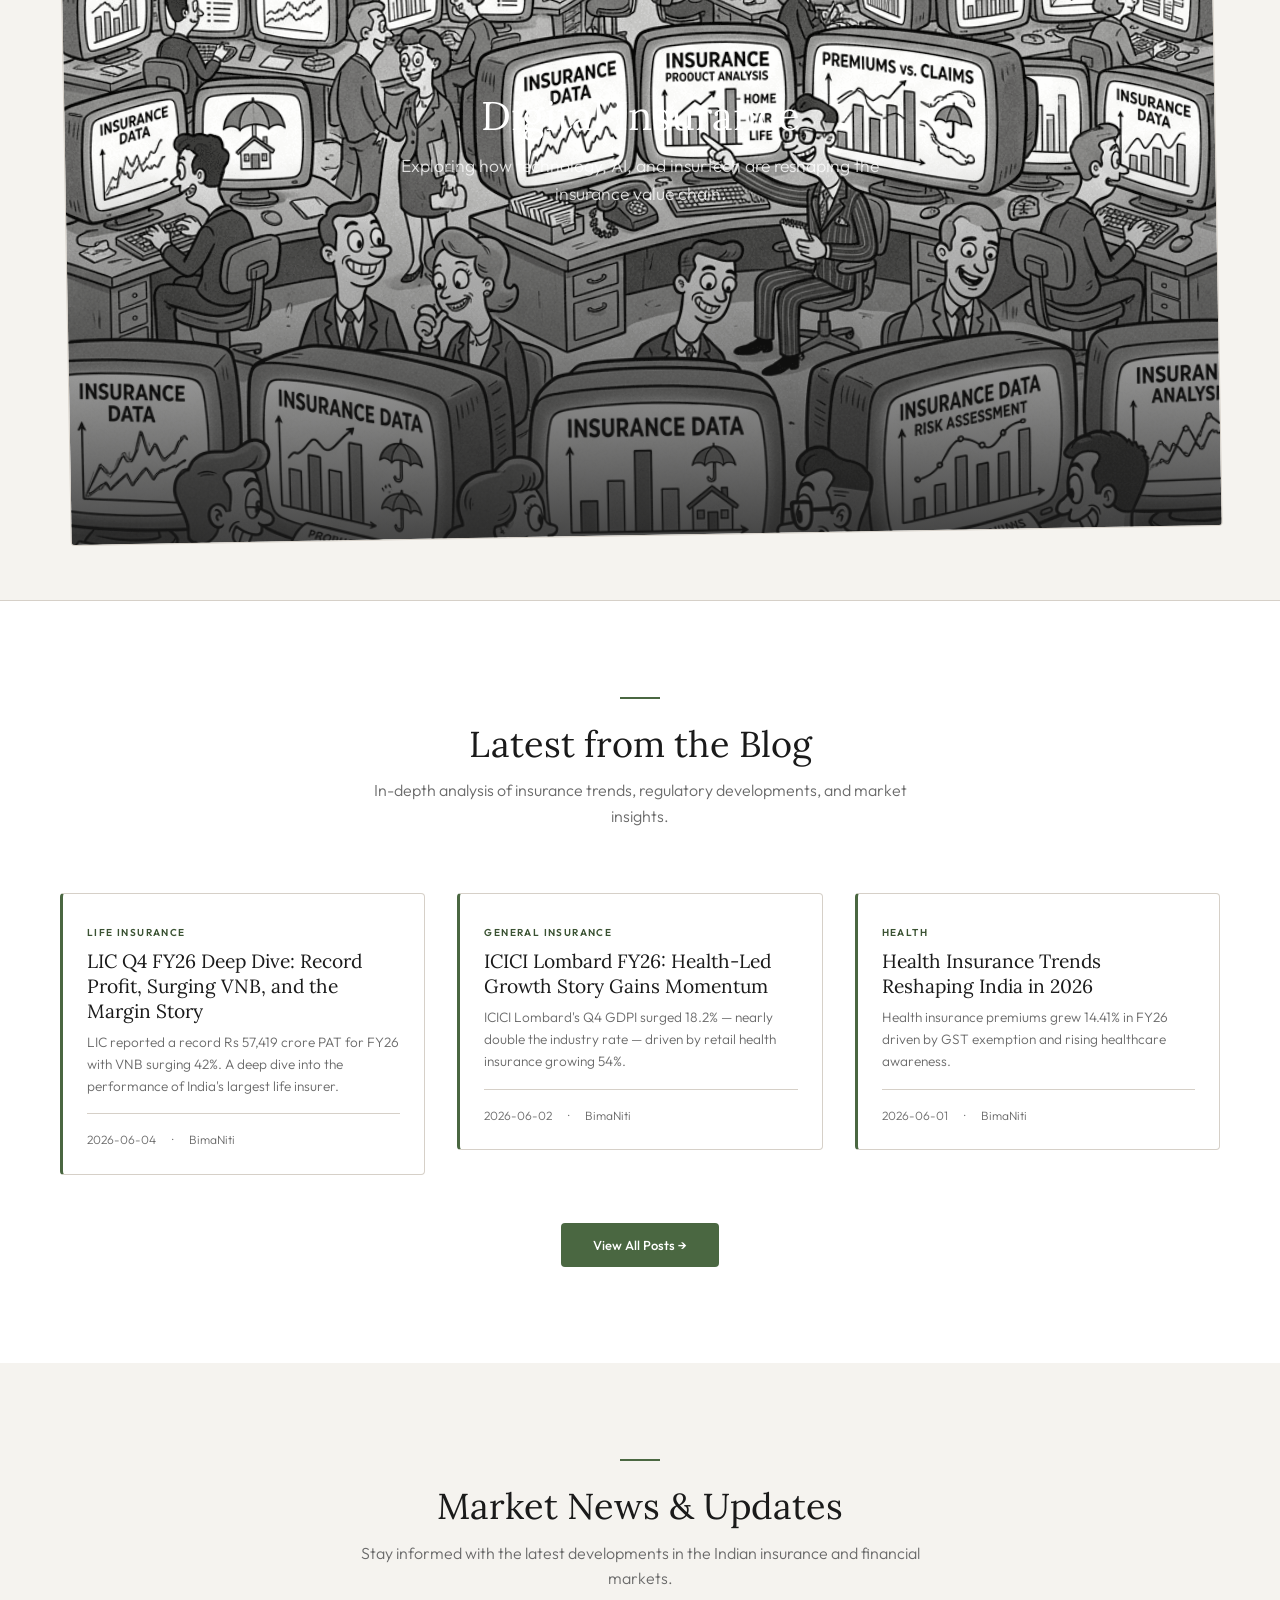
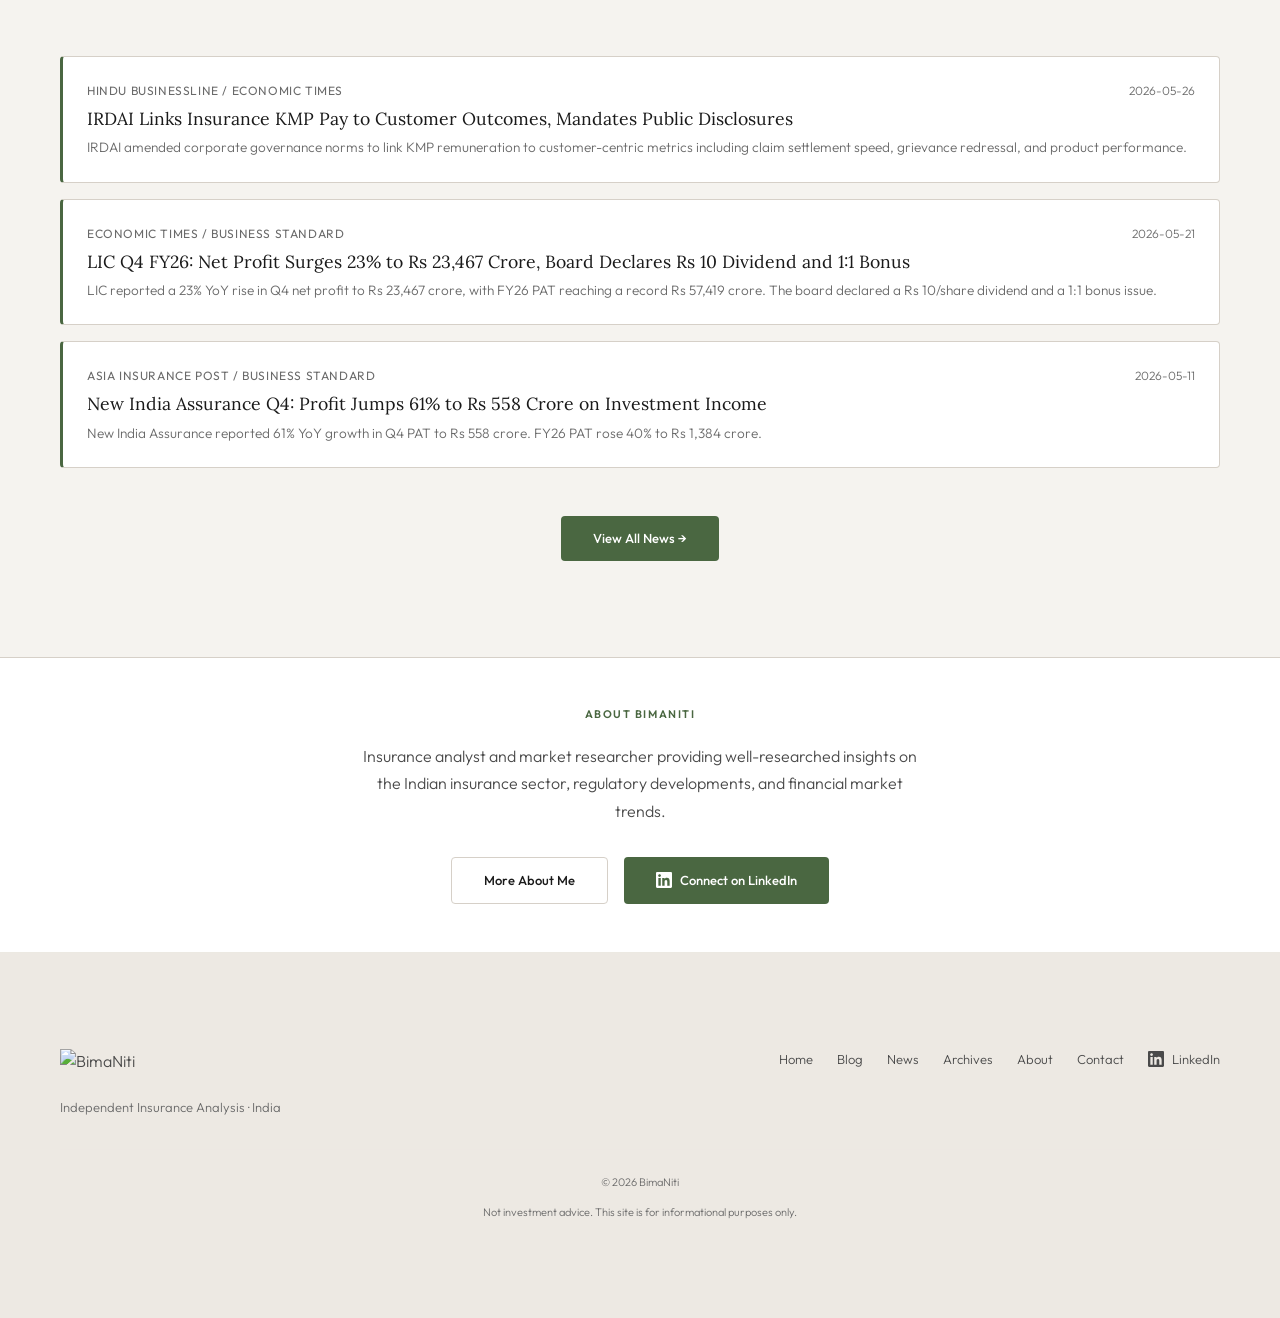
==== commit 563da98a: "Replace PNG logos with SVG — logo.svg for navbar, footer, favicon; update CSS sizing and add dark mo" ====
--- a/index.html
+++ b/index.html
@@ -15,12 +15,12 @@
     <link rel="preconnect" href="https://fonts.googleapis.com">
     <link rel="preconnect" href="https://fonts.gstatic.com" crossorigin>
     <link href="https://fonts.googleapis.com/css2?family=Lora:ital,wght@0,400;0,500;1,400&family=Outfit:wght@300;400;500;600&display=swap" rel="stylesheet">
-    <link rel="icon" type="image/png" href="logo.png">
+    <link rel="icon" type="image/svg+xml" href="logo.svg">
 </head>
 <body>
     <nav class="navbar">
         <div class="nav-container">
-            <a href="index.html" class="logo"><img src="logo-transparent.png" alt="BimaNiti"></a>
+            <a href="index.html" class="logo"><img src="logo.svg" alt="BimaNiti"></a>
             <div class="desktop-nav">
                 <a href="index.html" class="nav-link active">Home</a>
                 <a href="blog.html" class="nav-link">Blog</a>
@@ -127,7 +127,7 @@
         <div class="max-w-5xl mx-auto">
             <div class="footer-content">
                 <div>
-                    <img src="logo.png" alt="BimaNiti" class="footer-brand">
+                    <img src="logo.svg" alt="BimaNiti" class="footer-brand">
                     <p class="footer-desc">Independent Insurance Analysis · India</p>
                 </div>
                 <div class="footer-links">
--- a/style.css
+++ b/style.css
@@ -167,12 +167,16 @@
 }
 
 .logo img {
-  height: 38px;
+  height: 44px;
   width: auto;
-  max-width: 160px;
   display: block;
   object-fit: contain;
   background: none;
+}
+
+html.dark .logo img,
+html.dark .footer-brand {
+  filter: invert(1);
 }
 
 .desktop-nav { display: none; align-items: center; gap: 28px; }
@@ -825,9 +829,8 @@
 }
 
 .footer-brand {
-  height: 32px;
+  height: 40px;
   width: auto;
-  max-width: 140px;
   display: block;
   object-fit: contain;
   margin-bottom: 8px;
